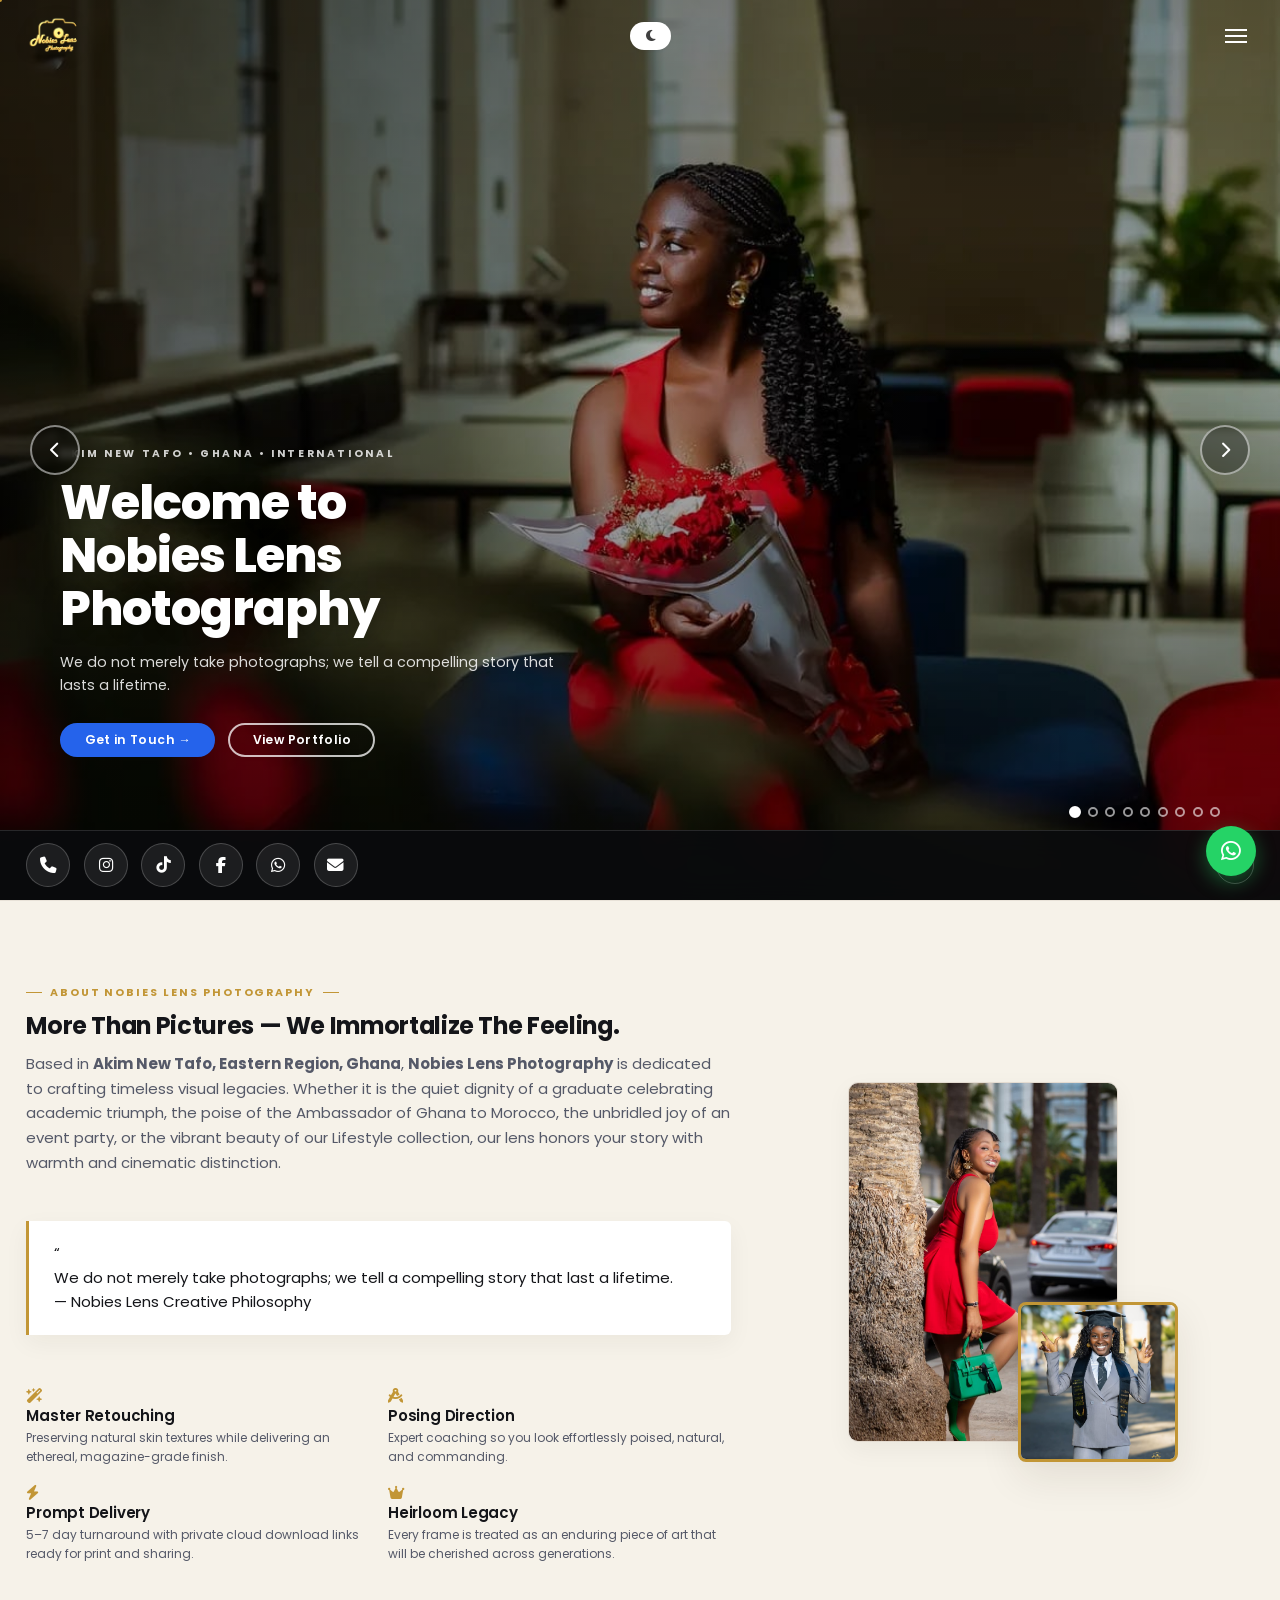
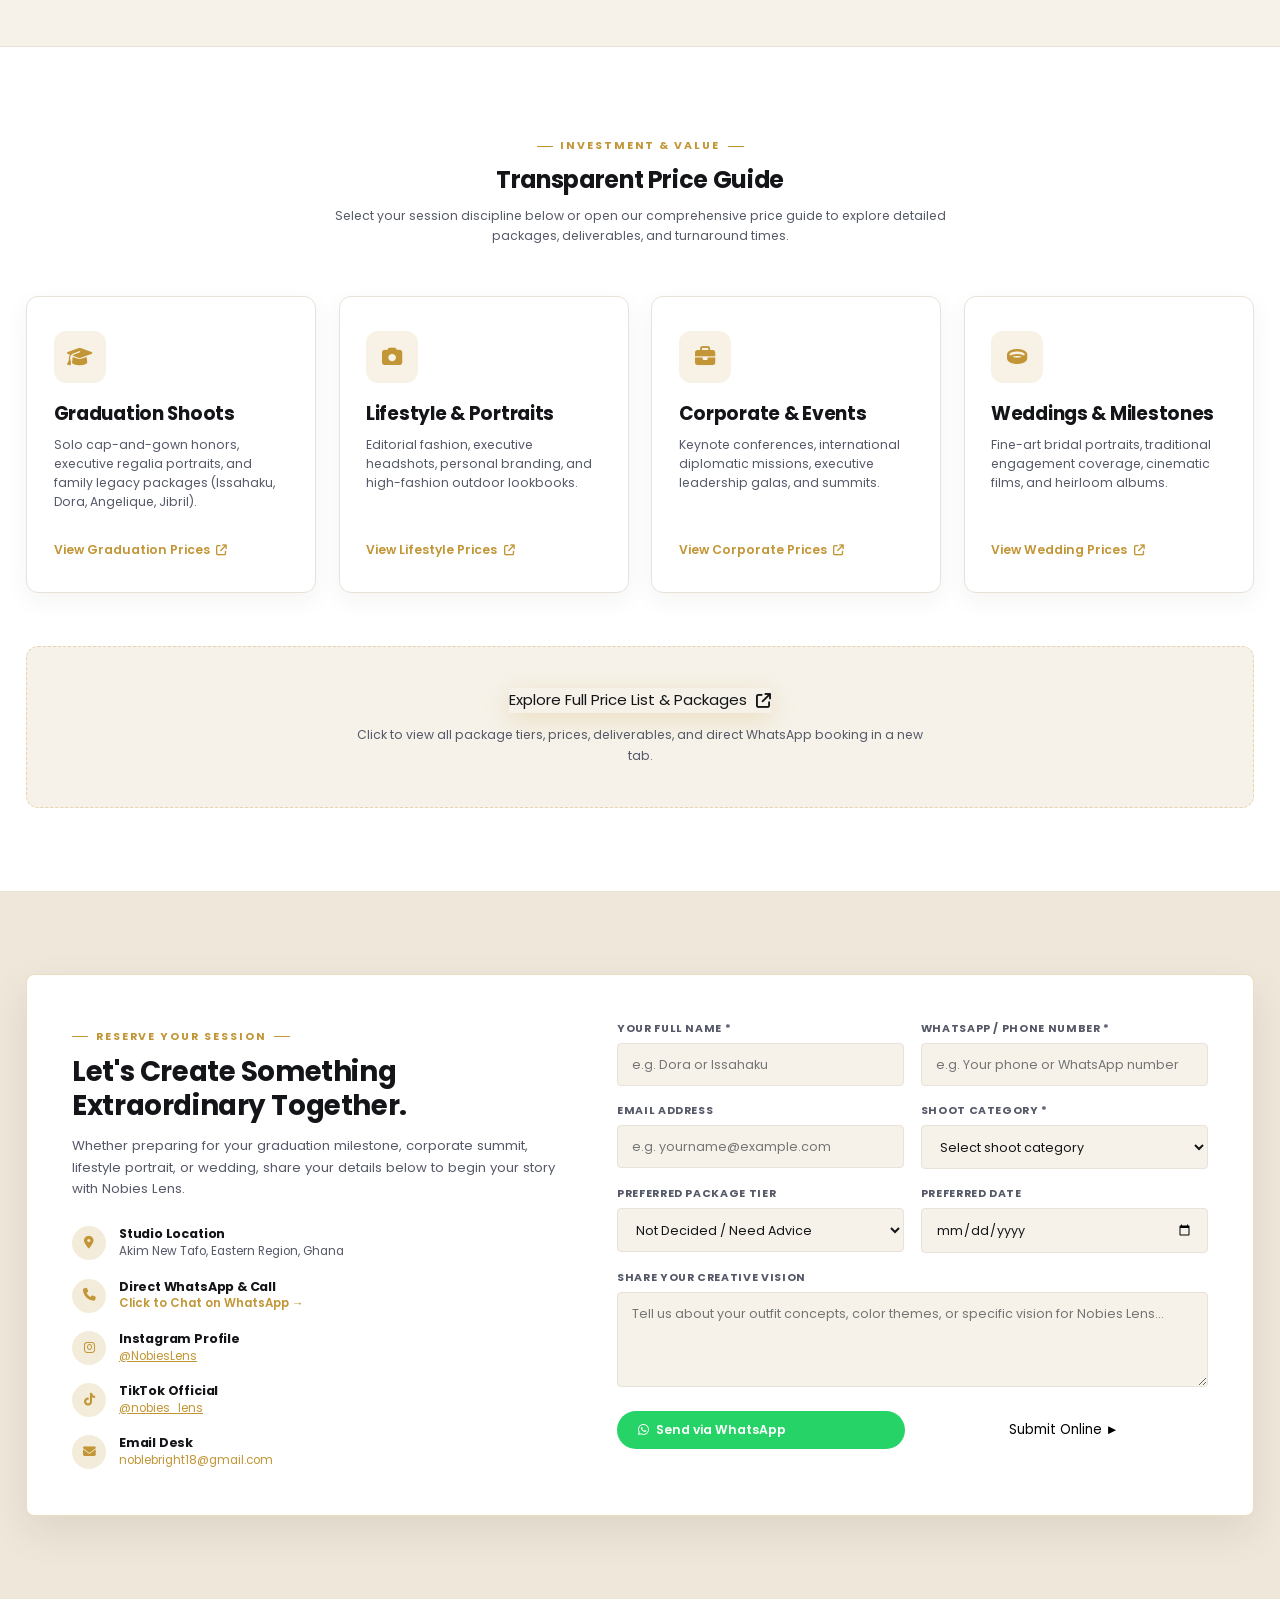
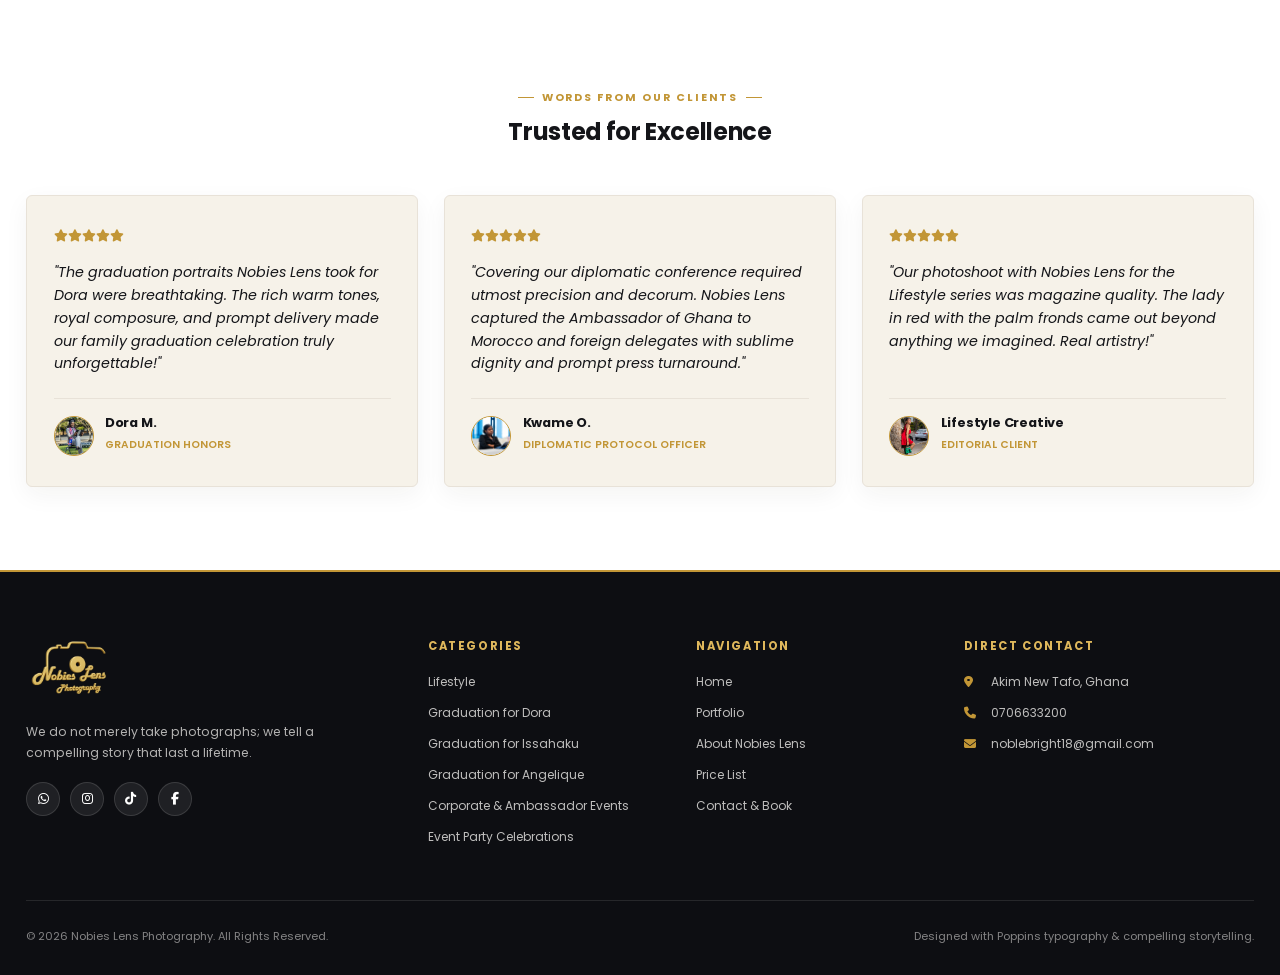
==== index.html @ 58f68f66 "Hide booking details list on mobile, correct location to Akim New Tafo, update Facebook link, and op" ====
<!DOCTYPE html>
<html lang="en" data-theme="light">
<head>
    <meta charset="UTF-8">
    <meta name="viewport" content="width=device-width, initial-scale=1.0">
        <title>Nobies Lens Photography | Best Photographer in Eastern Region Ghana &amp; Akim New Tafo</title>
    <meta name="description" content="Nobies Lens Photography is the top-rated professional photography studio in Akim New Tafo, Eastern Region, Ghana. Specializing in graduation photoshoots, weddings, lifestyle portraits, corporate events, and parties across the Eastern Region and all of Ghana.">
    <meta name="keywords" content="photographer in Eastern Region Ghana, best photographer in Eastern Region, Akim New Tafo photographer, Koforidua photographer, Ghana wedding photographer, graduation photoshoot Eastern Region, editorial photographer Ghana, Nobies Lens Photography, event photographer Eastern Region Ghana">
    <meta name="author" content="Nobies Lens Photography">
    <meta name="geo.region" content="GH-EP">
    <meta name="geo.placename" content="Akim New Tafo, Eastern Region, Ghana">
    <meta name="geo.position" content="6.2238;-0.3847">
    <meta name="ICBM" content="6.2238, -0.3847">

    <!-- Open Graph / Facebook SEO -->
    <meta property="og:type" content="website">
    <meta property="og:title" content="Nobies Lens Photography | Premier Photographer in Eastern Region, Ghana">
    <meta property="og:description" content="Based in Akim New Tafo, Eastern Region Ghana. Editorial wedding, graduation, lifestyle & corporate photography studio telling compelling stories that last a lifetime.">
    <meta property="og:url" content="https://nobieslens.vercel.app/">
    <meta property="og:image" content="https://nobieslens.vercel.app/assets/images/nobies-lens-logo.png">

    <!-- Schema.org LocalBusiness & Photographer Structured Data -->
    <script type="application/ld+json">
    {
      "@context": "https://schema.org",
      "@type": "Photographer",
      "name": "Nobies Lens Photography",
      "image": "https://nobieslens.vercel.app/assets/images/nobies-lens-logo.png",
      "telephone": "+233706633200",
      "email": "noblebright18@gmail.com",
      "url": "https://nobieslens.vercel.app/",
      "address": {
        "@type": "PostalAddress",
        "addressLocality": "Akim New Tafo",
        "addressRegion": "Eastern Region",
        "addressCountry": "GH"
      },
      "geo": {
        "@type": "GeoCoordinates",
        "latitude": 6.2238,
        "longitude": -0.3847
      },
      "areaServed": [
        "Akim New Tafo",
        "Eastern Region",
        "Koforidua",
        "Ghana"
      ],
      "priceRange": "$",
      "sameAs": [
        "https://www.facebook.com/share/1a6Kfqfyds/",
        "https://www.instagram.com/invites/contact/?i=j5xaaqxcib7k&utm_content=c10c3m5&utm_source=ig&utm_medium=social",
        "https://www.tiktok.com/@nobies_lens"
      ],
      "description": "Nobies Lens Photography is the premier editorial, graduation, wedding, lifestyle, and corporate event photography studio located in Akim New Tafo, Eastern Region, Ghana."
    }
    </script>
    
    <!-- Google Fonts: Poppins (Clean, Modern & Editorial) -->
    <link rel="preconnect" href="https://fonts.googleapis.com">
    <link rel="preconnect" href="https://fonts.gstatic.com" crossorigin>
    <link href="https://fonts.googleapis.com/css2?family=Poppins:ital,wght@0,300;0,400;0,500;0,600;0,700;0,800;0,900;1,300;1,400;1,600&display=swap" rel="stylesheet">
    
    <!-- Font Awesome Icons -->
    <link rel="stylesheet" href="https://cdnjs.cloudflare.com/ajax/libs/font-awesome/6.5.1/css/all.min.css">
    
    <!-- Stylesheet -->
    <link rel="stylesheet" href="css/style.css">
</head>
<body>

    <!-- CUSTOM ROUND CIRCLE MOUSE CURSOR -->
    <div class="custom-cursor-dot"></div>
    <div class="custom-cursor-circle"></div>

    <!-- MAIN NAVIGATION HEADER (Minimal: Logo + Hamburger Only) -->
    <header class="main-header slider-header">
        <div class="container nav-container">
            <!-- Brand 3D Golden Logo -->
            <a href="#home" class="brand-logo" aria-label="Nobies Lens Photography">
                <img src="assets/images/nobies-lens-logo.png" alt="Nobies Lens Photography Official Logo" class="brand-logo-img">
            </a>

            <!-- Navigation Actions: Theme Toggle (hidden on mobile via CSS) -->
            <div class="nav-actions">
                <!-- Single Theme Toggle Indicator -->
                <button class="theme-toggle-single" id="themeToggleBtn" aria-label="Toggle Theme" title="Toggle Theme (Cream &amp; White / All-Black)">
                    <span class="theme-toggle-icon"><i class="fa-solid fa-moon"></i></span>
                </button>
            </div>

            <!-- Hamburger Button -->
            <button class="hamburger-btn" aria-label="Toggle navigation menu">
                <span></span>
                <span></span>
                <span></span>
            </button>
        </div>
    </header>

    <!-- Mobile Navigation Drawer -->
    <div class="mobile-overlay"></div>
    <div class="mobile-nav">
        <div class="mobile-nav-links">
            <a href="#home" class="mobile-nav-link active">Home</a>
            <a href="portfolio.html" target="_blank" class="mobile-nav-link">Portfolio Gallery</a>
            <a href="#about" class="mobile-nav-link">About Nobies Lens</a>
            <a href="pricing.html" target="_blank" class="mobile-nav-link">Pricing Packages</a>
            <a href="#contact" class="mobile-nav-link">Contact</a>
        </div>
        <div class="mobile-nav-bottom">
            <!-- Mobile Single Theme Toggle Indicator -->
            <button class="theme-toggle-single mobile-theme-toggle" id="themeToggleBtnMobile" aria-label="Toggle Theme">
                <span class="theme-toggle-icon"><i class="fa-solid fa-moon"></i></span>
                <span class="theme-toggle-label">Theme Mode</span>
            </button>

            <a href="https://wa.me/212706633200?text=Hello%20Nobies%20Lens%20Photography%2C%20I%20would%20like%20to%20book%20a%20photoshoot" target="_blank" class="btn btn-whatsapp btn-sm">
                <i class="fa-brands fa-whatsapp"></i> Chat on WhatsApp
            </a>
            <div class="nav-socials" style="justify-content: center; gap: 1.5rem; margin-top: 0.5rem;">
                <a href="https://wa.me/212706633200" target="_blank" class="nav-social-icon whatsapp"><i class="fa-brands fa-whatsapp"></i></a>
                <a href="https://www.instagram.com/invites/contact/?i=j5xaaqxcib7k&utm_content=c10c3m5&utm_source=ig&utm_medium=social" target="_blank" class="nav-social-icon instagram link-instagram-direct"><i class="fa-brands fa-instagram"></i></a>
                <a href="https://www.facebook.com/share/1a6Kfqfyds/" target="_blank" class="nav-social-icon facebook"><i class="fa-brands fa-facebook-f"></i></a>
            </div>
        </div>
    </div>

    <!-- ============================================================
         HERO FULLSCREEN SLIDER / CAROUSEL
         Each slide: full-screen background image + overlaid text
         Auto-advances + left/right arrows
         ============================================================ -->
    <section id="home" class="hero-slider-section">
        <div class="hero-slider-track">
            <!-- Slide 1: Welcome -->
            <div class="hero-slide active" data-slide="0">
                <img src="assets/images/landing/slide-9.jpeg" alt="Nobies Lens Photography" class="hero-slide-bg" loading="eager">
                <div class="hero-slide-overlay"></div>
                <div class="hero-slide-content">
                    <div class="slide-eyebrow">Akim New Tafo &bull; GHANA &bull; INTERNATIONAL</div>
                    <h1 class="slide-title">Welcome to<br>Nobies Lens Photography</h1>
                    <p class="slide-description">We do not merely take photographs; we tell a compelling story that lasts a lifetime.</p>
                    <div class="slide-actions">
                        <a href="#contact" class="btn-pill btn-pill-primary">Get in Touch &rarr;</a>
                        <a href="portfolio.html" target="_blank" class="btn-pill btn-pill-outline">View Portfolio</a>
                    </div>
                </div>
            </div>

            <!-- Slide 2: Lifestyle -->
            <div class="hero-slide" data-slide="1">
                <img src="assets/images/landing/slide-2.jpeg" alt="Lifestyle Photography" class="hero-slide-bg" loading="lazy">
                <div class="hero-slide-overlay"></div>
                <div class="hero-slide-content">
                    <div class="slide-eyebrow">EDITORIAL &bull; LIFESTYLE &bull; FASHION</div>
                    <h1 class="slide-title">Lifestyle &amp;<br>Portrait Sessions</h1>
                    <p class="slide-description">From editorial fashion to personal branding, we create stunning lifestyle portraits that capture your unique essence and style.</p>
                    <div class="slide-actions">
                        <a href="pricing.html#lifestyle" target="_blank" class="btn-pill btn-pill-primary">View Packages &rarr;</a>
                    </div>
                </div>
            </div>

            <!-- Slide 3: Events & Parties -->
            <div class="hero-slide" data-slide="2">
                <img src="assets/images/landing/slide-1.jpeg" alt="Event Photography" class="hero-slide-bg" loading="lazy">
                <div class="hero-slide-overlay"></div>
                <div class="hero-slide-content">
                    <div class="slide-eyebrow">CELEBRATIONS &bull; GALAS &bull; PARTIES</div>
                    <h1 class="slide-title">Corporate Events<br>&amp; Celebrations</h1>
                    <p class="slide-description">Every milestone deserves to be documented with precision and artistry. From intimate gatherings to grand galas, we capture the energy and emotion.</p>
                    <div class="slide-actions">
                        <a href="pricing.html#corporate" target="_blank" class="btn-pill btn-pill-primary">Learn More &rarr;</a>
                    </div>
                </div>
            </div>

            <!-- Slide 4: Studio Portraits -->
            <div class="hero-slide" data-slide="3">
                <img src="assets/images/landing/slide-4.jpeg" alt="Studio Portrait Photography" class="hero-slide-bg" loading="lazy">
                <div class="hero-slide-overlay"></div>
                <div class="hero-slide-content">
                    <div class="slide-eyebrow">STUDIO &bull; CREATIVE &bull; ARCHIVAL</div>
                    <h1 class="slide-title">Studio Portraits<br>That Tell Stories</h1>
                    <p class="slide-description">Crafted in our professional studio with expert lighting and creative direction. Every frame is a masterpiece designed for lasting impact.</p>
                    <div class="slide-actions">
                        <a href="#contact" class="btn-pill btn-pill-primary">Book a Session &rarr;</a>
                    </div>
                </div>
            </div>

            <!-- Slide 5: Outdoor Lifestyle -->
            <div class="hero-slide" data-slide="4">
                <img src="assets/images/landing/slide-3.jpeg" alt="Outdoor Lifestyle" class="hero-slide-bg" loading="lazy">
                <div class="hero-slide-overlay"></div>
                <div class="hero-slide-content">
                    <div class="slide-eyebrow">OUTDOOR &bull; NATURAL LIGHT &bull; LIFESTYLE</div>
                    <h1 class="slide-title">Outdoor Fashion<br>&amp; Lifestyle</h1>
                    <p class="slide-description">Natural light, stunning locations, and effortless poise. Our outdoor sessions blend fashion photography with authentic storytelling.</p>
                    <div class="slide-actions">
                        <a href="portfolio.html?cat=lifestyle" target="_blank" class="btn-pill btn-pill-primary">See Gallery &rarr;</a>
                    </div>
                </div>
            </div>

            <!-- Slide 6: Academic / Corporate -->
            <div class="hero-slide" data-slide="5">
                <img src="assets/images/landing/slide-5.jpeg" alt="Corporate Photography" class="hero-slide-bg" loading="lazy">
                <div class="hero-slide-overlay"></div>
                <div class="hero-slide-content">
                    <div class="slide-eyebrow">CONFERENCES &bull; SEMINARS &bull; CORPORATE</div>
                    <h1 class="slide-title">Conference &amp;<br>Corporate Coverage</h1>
                    <p class="slide-description">Professional documentation of conferences, seminars, and corporate events. Discreet, dignified, and publication-ready imagery.</p>
                    <div class="slide-actions">
                        <a href="pricing.html#corporate" target="_blank" class="btn-pill btn-pill-primary">Corporate Packages &rarr;</a>
                    </div>
                </div>
            </div>

            <!-- Slide 7: Winter / International -->
            <div class="hero-slide" data-slide="6">
                <img src="assets/images/landing/slide-6.jpeg" alt="International Photography" class="hero-slide-bg" loading="lazy">
                <div class="hero-slide-overlay"></div>
                <div class="hero-slide-content">
                    <div class="slide-eyebrow">INTERNATIONAL &bull; TRAVEL &bull; EDITORIAL</div>
                    <h1 class="slide-title">International<br>Editorial Sessions</h1>
                    <p class="slide-description">From Akim New Tafo to the world. Nobies Lens captures compelling stories across continents with the same editorial excellence and creative vision.</p>
                    <div class="slide-actions">
                        <a href="#contact" class="btn-pill btn-pill-primary">Inquire Now &rarr;</a>
                    </div>
                </div>
            </div>

            <!-- Slide 8: Seminar Coverage -->
            <div class="hero-slide" data-slide="7">
                <img src="assets/images/landing/slide-8.jpeg" alt="Seminar Coverage" class="hero-slide-bg" loading="lazy">
                <div class="hero-slide-overlay"></div>
                <div class="hero-slide-content">
                    <div class="slide-eyebrow">ACADEMIC &bull; SEMINARS &bull; DOCUMENTATION</div>
                    <h1 class="slide-title">Academic &amp;<br>Seminar Coverage</h1>
                    <p class="slide-description">Capturing the energy of learning environments, academic achievements, and intellectual pursuits with clarity and professionalism.</p>
                    <div class="slide-actions">
                        <a href="#contact" class="btn-pill btn-pill-primary">Get a Quote &rarr;</a>
                    </div>
                </div>
            </div>

            <!-- Slide 9: Contact / CTA -->
            <div class="hero-slide" data-slide="8">
                <img src="assets/images/landing/slide-7.jpeg" alt="Contact Nobies Lens" class="hero-slide-bg" loading="lazy">
                <div class="hero-slide-overlay"></div>
                <div class="hero-slide-content">
                    <div class="slide-eyebrow">LET'S CREATE TOGETHER</div>
                    <h1 class="slide-title">Ready to Tell<br>Your Story?</h1>
                    <p class="slide-description">Whether it's a graduation, lifestyle session, corporate event, or wedding, reach out today and let us immortalize your most prestigious moments.</p>
                    <div class="slide-actions">
                        <a href="https://wa.me/212706633200?text=Hello%20Nobies%20Lens%20Photography%2C%20I%20would%20like%20to%20inquire%20about%20a%20photoshoot" target="_blank" class="btn-pill btn-pill-primary"><i class="fa-brands fa-whatsapp"></i> Chat on WhatsApp</a>
                        <a href="#contact" class="btn-pill btn-pill-outline">Contact Form</a>
                    </div>
                </div>
            </div>
        </div>

        <!-- Slider Navigation Arrows -->
        <button class="hero-slider-arrow hero-slider-prev" aria-label="Previous slide">
            <i class="fa-solid fa-chevron-left"></i>
        </button>
        <button class="hero-slider-arrow hero-slider-next" aria-label="Next slide">
            <i class="fa-solid fa-chevron-right"></i>
        </button>

        <!-- Slide Indicator Dots -->
        <div class="hero-slider-dots">
            <button class="slider-dot active" data-slide="0" aria-label="Go to slide 1"></button>
            <button class="slider-dot" data-slide="1" aria-label="Go to slide 2"></button>
            <button class="slider-dot" data-slide="2" aria-label="Go to slide 3"></button>
            <button class="slider-dot" data-slide="3" aria-label="Go to slide 4"></button>
            <button class="slider-dot" data-slide="4" aria-label="Go to slide 5"></button>
            <button class="slider-dot" data-slide="5" aria-label="Go to slide 6"></button>
            <button class="slider-dot" data-slide="6" aria-label="Go to slide 7"></button>
            <button class="slider-dot" data-slide="7" aria-label="Go to slide 8"></button>
            <button class="slider-dot" data-slide="8" aria-label="Go to slide 9"></button>
        </div>
        <!-- Landing Page Bottom Social Media Bar (Matching Template) -->
        <div class="landing-social-bar">
            <div class="landing-social-inner">
                <div class="landing-social-icons">
                    <a href="tel:0706633200" class="landing-social-btn" aria-label="Call Studio Line" title="Call: 0706633200">
                        <i class="fa-solid fa-phone"></i>
                    </a>
                    <a href="https://www.instagram.com/invites/contact/?i=j5xaaqxcib7k&utm_content=c10c3m5&utm_source=ig&utm_medium=social" target="_blank" class="landing-social-btn link-instagram-direct" aria-label="Instagram Profile" title="Instagram">
                        <i class="fa-brands fa-instagram"></i>
                    </a>
                    <a href="https://www.tiktok.com/@nobies_lens" target="_blank" class="landing-social-btn" aria-label="TikTok" title="TikTok (@nobies_lens)">
                        <i class="fa-brands fa-tiktok"></i>
                    </a>
                    <a href="https://www.facebook.com/share/1a6Kfqfyds/" target="_blank" class="landing-social-btn" aria-label="Facebook Page" title="Facebook">
                        <i class="fa-brands fa-facebook-f"></i>
                    </a>
                    <a href="https://wa.me/212706633200?text=Hello%20Nobies%20Lens%20Photography%2C%20I%20would%20like%20to%20inquire%20about%20a%20photoshoot" target="_blank" class="landing-social-btn" aria-label="WhatsApp" title="WhatsApp Chat">
                        <i class="fa-brands fa-whatsapp"></i>
                    </a>
                    <a href="mailto:noblebright18@gmail.com" class="landing-social-btn" aria-label="Email Studio" title="Email: noblebright18@gmail.com">
                        <i class="fa-solid fa-envelope"></i>
                    </a>
                </div>
                <a href="#about" class="landing-scroll-hint" aria-label="Scroll Down to About">
                    <i class="fa-solid fa-arrow-down"></i>
                </a>
            </div>
        </div>
    </section>

    <!-- ABOUT SECTION -->
    <section id="about" class="about-section">
        <div class="container about-grid">
            <div class="about-content">
                <div class="section-tag">About Nobies Lens Photography</div>
                <h2 class="section-title">More Than Pictures &mdash; We Immortalize The Feeling.</h2>
                <p class="text-muted" style="margin-bottom: 1.25rem;">
                    Based in <strong>Akim New Tafo, Eastern Region, Ghana</strong>, <strong>Nobies Lens Photography</strong> is dedicated to crafting timeless visual legacies. Whether it is the quiet dignity of a graduate celebrating academic triumph, the poise of the Ambassador of Ghana to Morocco, the unbridled joy of an event party, or the vibrant beauty of our Lifestyle collection, our lens honors your story with warmth and cinematic distinction.
                </p>
                <div class="about-quote-box">
                    <div class="quote-mark">&#8220;</div>
                    <blockquote class="about-quote-text">
                        We do not merely take photographs;  we tell a compelling story that last a lifetime.
                    </blockquote>
                    <div class="quote-author">&mdash; Nobies Lens Creative Philosophy</div>
                </div>

                <div class="about-pillars">
                    <div class="pillar-item">
                        <i class="fa-solid fa-wand-magic-sparkles text-gold"></i>
                        <h4>Master Retouching</h4>
                        <p>Preserving natural skin textures while delivering an ethereal, magazine-grade finish.</p>
                    </div>
                    <div class="pillar-item">
                        <i class="fa-solid fa-compass-drafting text-gold"></i>
                        <h4>Posing Direction</h4>
                        <p>Expert coaching so you look effortlessly poised, natural, and commanding.</p>
                    </div>
                    <div class="pillar-item">
                        <i class="fa-solid fa-bolt text-gold"></i>
                        <h4>Prompt Delivery</h4>
                        <p>5–7 day turnaround with private cloud download links ready for print and sharing.</p>
                    </div>
                    <div class="pillar-item">
                        <i class="fa-solid fa-crown text-gold"></i>
                        <h4>Heirloom Legacy</h4>
                        <p>Every frame is treated as an enduring piece of art that will be cherished across generations.</p>
                    </div>
                </div>
            </div>

            <div class="about-visual">
                <div class="about-image-stack">
                    <div class="about-img-main">
                        <img src="assets/images/lifestyle for samuel 2.jpeg" alt="Nobies Lens Signature Portrait">
                    </div>
                    <div class="about-img-accent">
                        <img src="assets/images/graduation for Dora 3.jpeg" alt="Graduation Distinction">
                    </div>
                </div>
            </div>
        </div>
    </section>

    <!-- PRICE GUIDE OVERVIEW SECTION -->
    <section id="pricing" class="pricing-section">
        <div class="container">
            <div class="section-header">
                <div class="section-tag">Investment &amp; Value</div>
                <h2 class="section-title">Transparent Price Guide</h2>
                <p class="section-subtitle">
                    Select your session discipline below or open our comprehensive price guide to explore detailed packages, deliverables, and turnaround times.
                </p>
            </div>

            <!-- Service Discipline Cards Leading to Pricing for Different Services -->
            <div class="pricing-disciplines-grid">
                <!-- 1. Graduation -->
                <div class="pricing-discipline-card">
                    <div class="discipline-icon-wrap"><i class="fa-solid fa-graduation-cap"></i></div>
                    <h3 class="discipline-title">Graduation Shoots</h3>
                    <p class="discipline-desc">Solo cap-and-gown honors, executive regalia portraits, and family legacy packages (Issahaku, Dora, Angelique, Jibril).</p>
                    <div class="discipline-action">
                        <a href="pricing.html#graduation" target="_blank" class="btn-discipline-link">
                            <span>View Graduation Prices</span>
                            <i class="fa-solid fa-arrow-up-right-from-square"></i>
                        </a>
                    </div>
                </div>

                <!-- 2. Lifestyle -->
                <div class="pricing-discipline-card">
                    <div class="discipline-icon-wrap"><i class="fa-solid fa-camera"></i></div>
                    <h3 class="discipline-title">Lifestyle &amp; Portraits</h3>
                    <p class="discipline-desc">Editorial fashion, executive headshots, personal branding, and high-fashion outdoor lookbooks.</p>
                    <div class="discipline-action">
                        <a href="pricing.html#lifestyle" target="_blank" class="btn-discipline-link">
                            <span>View Lifestyle Prices</span>
                            <i class="fa-solid fa-arrow-up-right-from-square"></i>
                        </a>
                    </div>
                </div>

                <!-- 3. Corporate -->
                <div class="pricing-discipline-card">
                    <div class="discipline-icon-wrap"><i class="fa-solid fa-briefcase"></i></div>
                    <h3 class="discipline-title">Corporate &amp; Events</h3>
                    <p class="discipline-desc">Keynote conferences, international diplomatic missions, executive leadership galas, and summits.</p>
                    <div class="discipline-action">
                        <a href="pricing.html#corporate" target="_blank" class="btn-discipline-link">
                            <span>View Corporate Prices</span>
                            <i class="fa-solid fa-arrow-up-right-from-square"></i>
                        </a>
                    </div>
                </div>

                <!-- 4. Weddings -->
                <div class="pricing-discipline-card">
                    <div class="discipline-icon-wrap"><i class="fa-solid fa-ring"></i></div>
                    <h3 class="discipline-title">Weddings &amp; Milestones</h3>
                    <p class="discipline-desc">Fine-art bridal portraits, traditional engagement coverage, cinematic films, and heirloom albums.</p>
                    <div class="discipline-action">
                        <a href="pricing.html#wedding" target="_blank" class="btn-discipline-link">
                            <span>View Wedding Prices</span>
                            <i class="fa-solid fa-arrow-up-right-from-square"></i>
                        </a>
                    </div>
                </div>
            </div>

            <!-- Master Link Leading to Complete Pricing Page -->
            <div class="pricing-view-more-box">
                <a href="pricing.html" target="_blank" class="btn btn-touch btn-lg btn-view-all-prices">
                    <span>Explore Full Price List &amp; Packages</span>
                    <i class="fa-solid fa-arrow-up-right-from-square"></i>
                </a>
                <p class="view-more-caption">Click to view all package tiers, prices, deliverables, and direct WhatsApp booking in a new tab.</p>
            </div>
        </div>
    </section>

    <!-- BOOKING INQUIRY & CONTACT -->
    <section id="contact" class="contact-section">
        <div class="container">
            <!-- INTERACTIVE BOOKING INQUIRY FORM -->
            <div id="booking" class="booking-container">
                <div class="booking-info">
                    <div class="section-tag">Reserve Your Session</div>
                    <h3>Let's Create Something Extraordinary Together.</h3>
                    <p>
                        Whether preparing for your graduation milestone, corporate summit, lifestyle portrait, or wedding, share your details below to begin your story with Nobies Lens.
                    </p>
                    <div class="booking-details-list">
                        <div class="booking-detail-item">
                            <div class="booking-detail-icon"><i class="fa-solid fa-location-dot"></i></div>
                            <div class="booking-detail-content">
                                <h5>Studio Location</h5>
                                <p>Akim New Tafo, Eastern Region, Ghana</p>
                            </div>
                        </div>
                        <div class="booking-detail-item">
                            <div class="booking-detail-icon"><i class="fa-solid fa-phone"></i></div>
                            <div class="booking-detail-content">
                                <h5>Direct WhatsApp &amp; Call</h5>
                                <p><a href="https://wa.me/212706633200" target="_blank" style="color:var(--color-gold); font-weight:600; text-decoration:none;">Click to Chat on WhatsApp &rarr;</a></p>
                            </div>
                        </div>
                        <div class="booking-detail-item">
                            <div class="booking-detail-icon"><i class="fa-brands fa-instagram"></i></div>
                            <div class="booking-detail-content">
                                <h5>Instagram Profile</h5>
                                <p><a href="https://www.instagram.com/invites/contact/?i=j5xaaqxcib7k&utm_content=c10c3m5&utm_source=ig&utm_medium=social" target="_blank" style="color:var(--color-gold); text-decoration:underline;">@NobiesLens</a></p>
                            </div>
                        </div>
                        <div class="booking-detail-item">
                            <div class="booking-detail-icon"><i class="fa-brands fa-tiktok"></i></div>
                            <div class="booking-detail-content">
                                <h5>TikTok Official</h5>
                                <p><a href="https://www.tiktok.com/@nobies_lens" target="_blank" style="color:var(--color-gold); text-decoration:underline;">@nobies_lens</a></p>
                            </div>
                        </div>
                        <div class="booking-detail-item">
                            <div class="booking-detail-icon"><i class="fa-solid fa-envelope"></i></div>
                            <div class="booking-detail-content">
                                <h5>Email Desk</h5>
                                <p><a href="mailto:noblebright18@gmail.com" style="color:var(--color-gold); text-decoration:none;">noblebright18@gmail.com</a></p>
                            </div>
                        </div>
                    </div>
                </div>

                <div class="booking-form-wrap">
                    <form id="bookingForm" class="booking-form">
                        <div class="form-row">
                            <div class="form-group">
                                <label for="clientName">Your Full Name *</label>
                                <input type="text" id="clientName" class="form-input" placeholder="e.g. Dora or Issahaku" required>
                            </div>
                            <div class="form-group">
                                <label for="clientPhone">WhatsApp / Phone Number *</label>
                                <input type="tel" id="clientPhone" class="form-input" placeholder="e.g. Your phone or WhatsApp number" required>
                            </div>
                        </div>

                        <div class="form-row">
                            <div class="form-group">
                                <label for="clientEmail">Email Address</label>
                                <input type="email" id="clientEmail" class="form-input" placeholder="e.g. yourname@example.com">
                            </div>
                            <div class="form-group">
                                <label for="shootCategory">Shoot Category *</label>
                                <select id="shootCategory" class="form-select" required>
                                    <option value="" disabled selected>Select shoot category</option>
                                    <option value="Graduation Photoshoot">Graduation (Issahaku, Dora, Angelique, Jibril)</option>
                                    <option value="Lifestyle Photoshoot">Lifestyle / Portraits</option>
                                    <option value="Corporate / Diplomatic Event">Corporate &amp; Diplomatic Events</option>
                                    <option value="Event Party / Celebration">Event Party &amp; Celebrations</option>
                                    <option value="Wedding Photoshoot">Wedding &amp; Nuptials</option>
                                </select>
                            </div>
                        </div>

                        <div class="form-row">
                            <div class="form-group">
                                <label for="shootPackage">Preferred Package Tier</label>
                                <select id="shootPackage" class="form-select">
                                    <option value="Not Decided / Need Advice">Not Decided / Need Advice</option>
                                    <optgroup label="Graduation Packages">
                                        <option value="Scholar Essence (GHS 1,000)">Scholar Essence (GHS 1,000)</option>
                                        <option value="Dean's Honors (GHS 1,800)">Dean's Honors (GHS 1,800)</option>
                                        <option value="Summa Cum Laude Master (GHS 3,200)">Summa Cum Laude Master (GHS 3,200)</option>
                                    </optgroup>
                                    <optgroup label="Lifestyle Packages">
                                        <option value="Executive Headshot (GHS 950)">Executive Headshot (GHS 950)</option>
                                        <option value="Editorial Lifestyle (GHS 1,750)">Editorial Lifestyle (GHS 1,750)</option>
                                        <option value="Brand Campaign Pro (GHS 3,500)">Brand Campaign Pro (GHS 3,500)</option>
                                    </optgroup>
                                    <optgroup label="Corporate Packages">
                                        <option value="Half-Day Summit (GHS 3,800)">Half-Day Summit (GHS 3,800)</option>
                                        <option value="Diplomatic Gala Pro (GHS 7,500)">Diplomatic Gala Pro (GHS 7,500)</option>
                                        <option value="Bespoke Multi-Day Summit">Bespoke Multi-Day Summit</option>
                                    </optgroup>
                                    <optgroup label="Wedding Packages">
                                        <option value="Intimate Romance (GHS 6,500)">Intimate Romance (GHS 6,500)</option>
                                        <option value="Timeless Royal (GHS 12,500)">Timeless Royal (GHS 12,500)</option>
                                        <option value="Grand Imperial (GHS 22,000)">Grand Imperial (GHS 22,000)</option>
                                    </optgroup>
                                </select>
                            </div>
                            <div class="form-group">
                                <label for="shootDate">Preferred Date</label>
                                <input type="date" id="shootDate" class="form-input">
                            </div>
                        </div>

                        <div class="form-group">
                            <label for="clientMessage">Share Your Creative Vision</label>
                            <textarea id="clientMessage" class="form-textarea" placeholder="Tell us about your outfit concepts, color themes, or specific vision for Nobies Lens..."></textarea>
                        </div>

                        <div id="formFeedback" class="form-feedback"></div>

                        <div class="form-actions">
                            <button type="button" id="btnSendWhatsApp" class="btn btn-whatsapp">
                                <i class="fa-brands fa-whatsapp"></i> Send via WhatsApp
                            </button>
                            <button type="submit" class="btn btn-touch">
                                Submit Online <span class="btn-arrow">&#9658;</span>
                            </button>
                        </div>
                    </form>
                </div>
            </div>
        </div>
    </section>

    <!-- CLIENT TESTIMONIALS -->
    <section class="testimonials-section">
        <div class="container">
            <div class="section-header">
                <div class="section-tag">Words From Our Clients</div>
                <h2 class="section-title">Trusted for Excellence</h2>
            </div>

            <div class="testimonials-grid">
                <div class="testimonial-card">
                    <div>
                        <div class="testimonial-stars"><i class="fa-solid fa-star"></i><i class="fa-solid fa-star"></i><i class="fa-solid fa-star"></i><i class="fa-solid fa-star"></i><i class="fa-solid fa-star"></i></div>
                        <p class="testimonial-text">
                            "The graduation portraits Nobies Lens took for Dora were breathtaking. The rich warm tones, royal composure, and prompt delivery made our family graduation celebration truly unforgettable!"
                        </p>
                    </div>
                    <div class="testimonial-author">
                        <img src="assets/images/graduation for Dora 1.jpeg" alt="Dora Review" class="testimonial-avatar">
                        <div class="author-info">
                            <h4>Dora M.</h4>
                            <span>Graduation Honors</span>
                        </div>
                    </div>
                </div>

                <div class="testimonial-card">
                    <div>
                        <div class="testimonial-stars"><i class="fa-solid fa-star"></i><i class="fa-solid fa-star"></i><i class="fa-solid fa-star"></i><i class="fa-solid fa-star"></i><i class="fa-solid fa-star"></i></div>
                        <p class="testimonial-text">
                            "Covering our diplomatic conference required utmost precision and decorum. Nobies Lens captured the Ambassador of Ghana to Morocco and foreign delegates with sublime dignity and prompt press turnaround."
                        </p>
                    </div>
                    <div class="testimonial-author">
                        <img src="assets/images/corporate event 6.jpeg" alt="Corporate Review" class="testimonial-avatar">
                        <div class="author-info">
                            <h4>Kwame O.</h4>
                            <span>Diplomatic Protocol Officer</span>
                        </div>
                    </div>
                </div>

                <div class="testimonial-card">
                    <div>
                        <div class="testimonial-stars"><i class="fa-solid fa-star"></i><i class="fa-solid fa-star"></i><i class="fa-solid fa-star"></i><i class="fa-solid fa-star"></i><i class="fa-solid fa-star"></i></div>
                        <p class="testimonial-text">
                            "Our photoshoot with Nobies Lens for the Lifestyle series was magazine quality. The lady in red with the palm fronds came out beyond anything we imagined. Real artistry!"
                        </p>
                    </div>
                    <div class="testimonial-author">
                        <img src="assets/images/lifestyle for samuel 2.jpeg" alt="Lifestyle Review" class="testimonial-avatar">
                        <div class="author-info">
                            <h4>Lifestyle Creative</h4>
                            <span>Editorial Client</span>
                        </div>
                    </div>
                </div>
            </div>
        </div>
    </section>

    <!-- FOOTER SECTION -->
    <footer class="main-footer">
        <div class="container footer-content">
            <div class="footer-top">
                <div class="footer-brand">
                    <a href="#home" class="brand-logo" aria-label="Nobies Lens Photography">
                        <img src="assets/images/nobies-lens-logo.png" alt="Nobies Lens Photography Official Logo" style="height: 60px; width: auto; object-fit: contain;">
                    </a>
                    <p>
                        We do not merely take photographs;  we tell a compelling story that last a lifetime.
                    </p>
                    <div class="footer-socials">
                        <a href="https://wa.me/212706633200" target="_blank" class="footer-social-btn" title="Chat on WhatsApp"><i class="fa-brands fa-whatsapp"></i></a>
                        <a href="https://www.instagram.com/invites/contact/?i=j5xaaqxcib7k&utm_content=c10c3m5&utm_source=ig&utm_medium=social" target="_blank" class="footer-social-btn link-instagram-direct" title="Instagram"><i class="fa-brands fa-instagram"></i></a>
                        <a href="https://www.tiktok.com/@nobies_lens" target="_blank" class="footer-social-btn" title="TikTok"><i class="fa-brands fa-tiktok"></i></a>
                        <a href="https://www.facebook.com/share/1a6Kfqfyds/" target="_blank" class="footer-social-btn" title="Facebook"><i class="fa-brands fa-facebook-f"></i></a>
                    </div>
                </div>

                <div class="footer-col">
                    <h4>Categories</h4>
                    <div class="footer-links">
                        <a href="portfolio.html?cat=lifestyle" class="footer-link">Lifestyle</a>
                        <a href="portfolio.html?cat=graduation" class="footer-link">Graduation for Dora</a>
                        <a href="portfolio.html?cat=graduation" class="footer-link">Graduation for Issahaku</a>
                        <a href="portfolio.html?cat=graduation" class="footer-link">Graduation for Angelique</a>
                        <a href="portfolio.html?cat=corporate" class="footer-link">Corporate &amp; Ambassador Events</a>
                        <a href="portfolio.html?cat=party" class="footer-link">Event Party Celebrations</a>
                    </div>
                </div>

                <div class="footer-col">
                    <h4>Navigation</h4>
                    <div class="footer-links">
                        <a href="#home" class="footer-link">Home</a>
                        <a href="portfolio.html" target="_blank" class="footer-link">Portfolio</a>
                        <a href="#about" class="footer-link">About Nobies Lens</a>
                        <a href="pricing.html" target="_blank" class="footer-link">Price List</a>
                        <a href="#contact" class="footer-link">Contact &amp; Book</a>
                    </div>
                </div>

                <div class="footer-col">
                    <h4>Direct Contact</h4>
                    <div class="footer-contact-item">
                        <i class="fa-solid fa-location-dot text-gold"></i>
                        <span>Akim New Tafo, Ghana</span>
                    </div>
                    <div class="footer-contact-item">
                        <i class="fa-solid fa-phone text-gold"></i>
                        <span><a href="tel:0706633200" style="color:inherit; text-decoration:none;">0706633200</a></span>
                    </div>
                    <div class="footer-contact-item">
                        <i class="fa-solid fa-envelope text-gold"></i>
                        <span><a href="mailto:noblebright18@gmail.com" style="color:inherit; text-decoration:none;">noblebright18@gmail.com</a></span>
                    </div>
                </div>
            </div>

            <div class="footer-bottom">
                <div>&copy; 2026 Nobies Lens Photography. All Rights Reserved.</div>
                <div>Designed with Poppins typography &amp; compelling storytelling.</div>
            </div>
        </div>
    </footer>

    <!-- FLOATING QUICK WHATSAPP BUTTON -->
    <div class="floating-whatsapp">
        <div class="floating-wa-tooltip">Chat with Nobies Lens on WhatsApp</div>
        <a href="https://wa.me/212706633200?text=Hello%20Nobies%20Lens%20Photography%2C%20I%20would%20like%20to%20inquire%20about%20booking%20a%20photoshoot" target="_blank" class="floating-wa-btn" aria-label="Direct WhatsApp Chat">
            <i class="fa-brands fa-whatsapp"></i>
        </a>
    </div>

    <!-- FULLSCREEN LIGHTBOX MODAL -->
    <div id="lightboxModal" class="lightbox-modal">
        <button class="lightbox-close-btn" aria-label="Close modal">&times;</button>
        <button class="lightbox-prev-btn" aria-label="Previous image"><i class="fa-solid fa-chevron-left"></i></button>
        <button class="lightbox-next-btn" aria-label="Next image"><i class="fa-solid fa-chevron-right"></i></button>

        <div class="lightbox-content-box">
            <div class="lightbox-image-wrap">
                <img id="lightboxImg" src="" alt="Fullscreen Photography Preview">
            </div>
            <div class="lightbox-caption-bar">
                <div class="lightbox-caption-text">
                    <h3 id="lightboxTitle">Artwork Title</h3>
                    <p id="lightboxCategory">Collection Category</p>
                </div>
                <div class="lightbox-caption-actions">
                    <a id="lightboxWaBtn" href="https://wa.me/212706633200" target="_blank" class="btn btn-whatsapp btn-sm">
                        <i class="fa-brands fa-whatsapp"></i> Book This Look on WhatsApp
                    </a>
                </div>
            </div>
        </div>
    </div>

    <!-- Scripts -->
    <script src="js/main.js"></script>
</body>
</html>
---- css/style.css ----
﻿/* ==========================================================================
   NOBIES LENS PHOTOGRAPHY - MAIN STYLESHEET
   Typography: Poppins (Clean, Compact, Editorial)
   Layout: Full-Width Cinematic Hero (Inspired by Jema Studios)
   Themes: Cream & White (#FFFFFF, #F6F2E9, #EFE7DA) + All-Black Midnight
   Custom Delicate Round Cursor (Proportional & Subtle)
   ========================================================================== */

@import url('https://fonts.googleapis.com/css2?family=Poppins:ital,wght@0,300;0,400;0,500;0,600;0,700;0,800;1,300;1,400;1,600&display=swap');

:root, [data-theme="light"] {
    /* Cream & White Theme Swatch */
    --color-bg-primary: #FFFFFF;
    --color-bg-secondary: #F6F2E9;  /* Porcelain Warm Cream */
    --color-bg-tertiary: #EFE7DA;   /* Almond Warm Cream */
    --color-bg-card: #FFFFFF;
    --color-bg-elevated: #FAF6EF;
    
    --color-text-main: #141519;
    --color-text-muted: #555968;
    --color-text-subtle: #7E8394;
    --color-text-dark: #0A0A0C;
    
    /* 3D Gold Accent matching Nobies Lens Logo */
    --color-gold: #C29636;
    --color-gold-light: #DFB85C;
    --color-gold-hover: #AA7E24;
    --color-gold-glow: rgba(194, 150, 54, 0.18);
    
    /* Pill Buttons (Jema Studios Style) */
    --color-pill-primary: #3CA9E2;      /* Jema Sky Blue Pill Accent */
    --color-pill-primary-text: #FFFFFF;
    --color-pill-gold: #E5BE5E;
    --color-pill-gold-text: #0E0F12;

    --color-whatsapp: #25D366;
    --color-whatsapp-hover: #1EBE5D;
    --color-instagram: #E1306C;
    --color-facebook: #1877F2;

    --border-subtle: #E8E2D8;
    --border-gold: rgba(194, 150, 54, 0.32);
    --border-card: #E4DBD0;

    --shadow-card: 0 8px 24px rgba(40, 30, 15, 0.05);
    --shadow-elevated: 0 16px 40px rgba(40, 30, 15, 0.09);
    --shadow-amber: 0 6px 20px rgba(194, 150, 54, 0.2);

    --header-bg: rgba(255, 255, 255, 0.95);
    --topbar-bg: #EFE7DA;
    --footer-bg: #0D0E12;
    --footer-text: #FAF8F5;

    --cursor-border: rgba(194, 150, 54, 0.7);
    --cursor-dot: #C29636;
    --cursor-hover-bg: rgba(229, 190, 94, 0.18);

    /* Typography */
    --font-main: 'Poppins', -apple-system, BlinkMacSystemFont, 'Segoe UI', Roboto, sans-serif;
    
    /* Reduced Scale Dimensions */
    --header-height: 72px;
    --container-max: 1280px;
    --transition-fast: 0.2s ease;
    --transition-smooth: 0.35s cubic-bezier(0.16, 1, 0.3, 1);
}

/* ==========================================================================
   ALL-BLACK MIDNIGHT THEME
   ========================================================================== */
[data-theme="dark"] {
    --color-bg-primary: #08090B;
    --color-bg-secondary: #0E1015;
    --color-bg-tertiary: #14161E;
    --color-bg-card: #12141B;
    --color-bg-elevated: #171922;
    
    --color-text-main: #FAF8F5;
    --color-text-muted: #A6AAB8;
    --color-text-subtle: #757988;
    --color-text-dark: #FAF8F5;
    
    --color-gold: #F7CD60;
    --color-gold-light: #FAD36E;
    --color-gold-hover: #E5BA42;
    --color-gold-glow: rgba(247, 205, 96, 0.22);
    
    --color-pill-primary: #3CA9E2;
    --color-pill-primary-text: #FFFFFF;
    --color-pill-gold: #F7CD60;
    --color-pill-gold-text: #0A0A0C;

    --border-subtle: rgba(255, 255, 255, 0.08);
    --border-gold: rgba(247, 205, 96, 0.25);
    --border-card: rgba(255, 255, 255, 0.08);

    --shadow-card: 0 12px 32px rgba(0, 0, 0, 0.6);
    --shadow-elevated: 0 20px 50px rgba(0, 0, 0, 0.75);
    --shadow-amber: 0 6px 22px rgba(247, 205, 96, 0.25);

    --header-bg: rgba(8, 9, 11, 0.94);
    --topbar-bg: #0C0D11;
    --footer-bg: #050608;
    --footer-text: #FAF8F5;

    --cursor-border: rgba(247, 205, 96, 0.75);
    --cursor-dot: #F7CD60;
    --cursor-hover-bg: rgba(247, 205, 96, 0.2);
}

/* ==========================================================================
   RESET & TYPOGRAPHY (POPPINS WITH REDUCED FONT SIZES)
   ========================================================================== */
*, *::before, *::after {
    box-sizing: border-box;
    margin: 0;
    padding: 0;
}

html {
    scroll-behavior: smooth;
    font-size: 15px; /* Scaled down base font */
}

body {
    background-color: var(--color-bg-primary);
    color: var(--color-text-main);
    font-family: var(--font-main);
    font-weight: 400;
    line-height: 1.65;
    -webkit-font-smoothing: antialiased;
    -moz-osx-font-smoothing: grayscale;
    overflow-x: hidden;
    position: relative;
    transition: background-color 0.35s ease, color 0.35s ease;
}

h1, h2, h3, h4, h5, h6 {
    font-family: var(--font-main);
    color: var(--color-text-main);
    line-height: 1.25;
    letter-spacing: -0.015em;
}

h1 { font-weight: 700; }
h2 { font-weight: 700; }
h3 { font-weight: 600; }
h4 { font-weight: 600; }
h5, h6 { font-weight: 600; }

p, span, a, li, input, select, textarea, button {
    font-family: var(--font-main);
}

img {
    max-width: 100%;
    height: auto;
    display: block;
}

a {
    color: inherit;
    text-decoration: none;
    transition: color var(--transition-fast);
}

button {
    cursor: pointer;
    border: none;
    background: none;
}

ul {
    list-style: none;
}

.container {
    width: 100%;
    max-width: var(--container-max);
    margin-left: auto;
    margin-right: auto;
    padding-left: 1.75rem;
    padding-right: 1.75rem;
}

.container-narrow {
    max-width: 860px;
}

/* ==========================================================================
   DELICATE ROUND MOUSE CURSOR (REDUCED PROPORTIONAL SIZE)
   ========================================================================== */
.custom-cursor-dot,
.custom-cursor-circle {
    position: fixed;
    top: 0;
    left: 0;
    transform: translate(-50%, -50%);
    border-radius: 50%;
    pointer-events: none;
    z-index: 99999;
    will-change: transform;
}

.custom-cursor-dot {
    width: 4px;
    height: 4px;
    background-color: var(--cursor-dot);
    transition: opacity 0.2s ease;
}

.custom-cursor-circle {
    width: 30px;
    height: 30px;
    border: 1.2px solid var(--cursor-border);
    transition: width 0.22s cubic-bezier(0.16, 1, 0.3, 1),
                height 0.22s cubic-bezier(0.16, 1, 0.3, 1),
                border-color 0.25s ease,
                background-color 0.22s ease;
}

.custom-cursor-circle.hovered {
    width: 46px;
    height: 46px;
    border-color: var(--color-gold);
    background-color: var(--cursor-hover-bg);
}

@media (hover: none) and (pointer: coarse) {
    .custom-cursor-dot,
    .custom-cursor-circle {
        display: none !important;
    }
}

/* ==========================================================================
   TYPOGRAPHY UTILITIES & SECTION HEADERS (REDUCED SCALE)
   ========================================================================== */
.text-gold { color: var(--color-gold); }
.text-gold-light { color: var(--color-gold-light); }
.text-muted { color: var(--color-text-muted); }

.section-tag {
    display: inline-flex;
    align-items: center;
    gap: 0.5rem;
    font-size: 0.72rem;
    letter-spacing: 0.18em;
    text-transform: uppercase;
    font-weight: 700;
    color: var(--color-gold);
    margin-bottom: 0.65rem;
}

.section-tag::before,
.section-tag::after {
    content: '';
    display: inline-block;
    width: 16px;
    height: 1px;
    background: var(--color-gold);
}

.section-title {
    font-size: clamp(1.3rem, 1.85vw, 1.75rem);
    font-weight: 700;
    line-height: 1.25;
    letter-spacing: -0.015em;
    margin-bottom: 0.75rem;
}

.section-subtitle {
    font-size: 0.82rem;
    color: var(--color-text-muted);
    max-width: 640px;
    margin-left: auto;
    margin-right: auto;
    font-weight: 400;
    line-height: 1.7;
}

.section-header {
    text-align: center;
    margin-bottom: 3.25rem;
}

/* ==========================================================================
   PILL BUTTONS (Matching Jema Studios in Reference Image)
   ========================================================================== */
.btn-pill {
    display: inline-flex;
    align-items: center;
    justify-content: center;
    gap: 0.45rem;
    padding: 0.65rem 1.45rem;
    font-size: 0.82rem;
    font-weight: 600;
    letter-spacing: 0.02em;
    border-radius: 9999px;
    transition: all var(--transition-fast);
    text-decoration: none;
    line-height: 1;
}

.btn-pill-blue {
    background: #3CA9E2;
    color: #FFFFFF;
    box-shadow: 0 3px 12px rgba(60, 169, 226, 0.3);
}

.btn-pill-blue:hover {
    background: #2D99D4;
    transform: translateY(-1.5px);
    box-shadow: 0 6px 18px rgba(60, 169, 226, 0.4);
    color: #FFFFFF;
}

.btn-pill-gold {
    background: var(--color-gold);
    color: #0E0F12;
    font-weight: 700;
}

.btn-pill-gold:hover {
    background: var(--color-gold-light);
    transform: translateY(-1.5px);
}

.btn-pill-outline-light {
    background: rgba(255, 255, 255, 0.08);
    backdrop-filter: blur(8px);
    color: #FFFFFF;
    border: 1px solid rgba(255, 255, 255, 0.45);
}

.btn-pill-outline-light:hover {
    background: rgba(255, 255, 255, 0.2);
    border-color: #FFFFFF;
    color: #FFFFFF;
    transform: translateY(-1.5px);
}

.btn-pill-outline-dark {
    background: transparent;
    color: var(--color-text-main);
    border: 1px solid var(--border-gold);
}

.btn-pill-outline-dark:hover {
    background: var(--color-bg-secondary);
    color: var(--color-gold);
    transform: translateY(-1.5px);
}

.btn-whatsapp {
    background: var(--color-whatsapp);
    color: #ffffff;
    font-weight: 600;
    border-radius: 9999px;
    padding: 0.65rem 1.4rem;
    font-size: 0.82rem;
    display: inline-flex;
    align-items: center;
    gap: 0.45rem;
}

.btn-whatsapp:hover {
    background: var(--color-whatsapp-hover);
    transform: translateY(-1.5px);
    box-shadow: 0 4px 16px rgba(37, 211, 102, 0.3);
}

/* ==========================================================================
   TOP ANNOUNCEMENT BAR (REFINED & COMPACT)
   ========================================================================== */
.top-bar {
    background: var(--topbar-bg);
    border-bottom: 1px solid var(--border-subtle);
    padding: 0.42rem 1rem;
    font-size: 0.74rem;
    color: var(--color-text-muted);
}

.top-bar .container {
    display: flex;
    justify-content: space-between;
    align-items: center;
}

.top-bar-left span {
    color: var(--color-gold);
    font-weight: 700;
    margin-right: 0.35rem;
}

.top-bar-right {
    display: flex;
    align-items: center;
    gap: 1.25rem;
}

.top-bar-link {
    display: inline-flex;
    align-items: center;
    gap: 0.35rem;
    color: var(--color-text-muted);
    font-weight: 500;
}

.top-bar-link:hover { color: var(--color-gold); }

/* ==========================================================================
   NAVIGATION HEADER (CLEAN & MINIMALIST MATCHING JEMA STUDIOS)
   ========================================================================== */
.main-header {
    position: sticky;
    top: 0;
    z-index: 1000;
    background: var(--header-bg);
    backdrop-filter: blur(14px);
    -webkit-backdrop-filter: blur(14px);
    border-bottom: 1px solid var(--border-subtle);
    height: var(--header-height);
    transition: all var(--transition-fast);
}

.nav-container {
    display: flex;
    align-items: center;
    justify-content: space-between;
    height: 100%;
}

.brand-logo {
    display: inline-flex;
    align-items: center;
}

.brand-logo-img {
    height: 38px; /* Reduced from 52px */
    width: auto;
    object-fit: contain;
    transition: transform var(--transition-fast);
}

.brand-logo:hover .brand-logo-img {
    transform: scale(1.03);
}

.nav-menu {
    display: flex;
    align-items: center;
    gap: 1.85rem;
}

.nav-link {
    font-size: 0.82rem;
    letter-spacing: 0.04em;
    color: var(--color-text-main);
    font-weight: 500;
    position: relative;
    padding: 0.35rem 0;
    transition: color var(--transition-fast);
}

.nav-link:hover,
.nav-link.active {
    color: var(--color-gold);
}

.nav-actions {
    display: flex;
    align-items: center;
    gap: 1rem;
}

/* Jema Studios Header Theme Switcher + Date Pill */
.header-theme-toggle {
    width: 32px;
    height: 32px;
    border-radius: 50%;
    border: 1px solid var(--border-subtle);
    display: inline-flex;
    align-items: center;
    justify-content: center;
    color: var(--color-text-main);
    font-size: 0.85rem;
    background: var(--color-bg-card);
    transition: all var(--transition-fast);
}

.header-theme-toggle:hover {
    border-color: var(--color-gold);
    color: var(--color-gold);
}

.hamburger-btn {
    display: none;
    width: 36px;
    height: 36px;
    flex-direction: column;
    justify-content: center;
    align-items: center;
    gap: 4px;
    color: var(--color-text-main);
}

.hamburger-btn span {
    display: block;
    width: 22px;
    height: 2px;
    background: var(--color-text-main);
    transition: all var(--transition-fast);
}

/* Mobile Nav Drawer */
.mobile-nav {
    position: fixed;
    top: 0;
    right: -100%;
    width: 82%;
    max-width: 340px;
    height: 100vh;
    background: var(--color-bg-secondary);
    border-left: 1px solid var(--border-gold);
    z-index: 1000;
    padding: 5rem 1.75rem 2rem;
    display: flex;
    flex-direction: column;
    justify-content: space-between;
    transition: right var(--transition-smooth);
    box-shadow: -10px 0 40px rgba(0, 0, 0, 0.4);
}

.mobile-nav.open { right: 0; }

.mobile-nav-links {
    display: flex;
    flex-direction: column;
    gap: 1.25rem;
}

.mobile-nav-link {
    font-size: 1.1rem;
    font-weight: 600;
    color: var(--color-text-main);
}

.mobile-nav-link:hover,
.mobile-nav-link.active { color: var(--color-gold); }

.mobile-overlay {
    position: fixed;
    top: 0;
    left: 0;
    width: 100vw;
    height: 100vh;
    background: rgba(0, 0, 0, 0.6);
    backdrop-filter: blur(4px);
    z-index: 999;
    opacity: 0;
    visibility: hidden;
    transition: all var(--transition-fast);
}

.mobile-overlay.active { opacity: 1; visibility: visible; }

/* ==========================================================================
   FULL-WIDTH CINEMATIC HERO (EXACTLY AS IN ATTACHED JEMA STUDIOS SCREENSHOT)
   Full-Bleed Horizontal Frame with Text Overlaid Directly Inside
   ========================================================================== */
.hero-fullbleed-section {
    position: relative;
    padding: 1.25rem 1.75rem 2.5rem;
    background: var(--color-bg-primary);
}

.hero-cinematic-frame {
    position: relative;
    width: 100%;
    min-height: 82vh;
    border-radius: 8px;
    overflow: hidden;
    display: flex;
    align-items: flex-end;
    box-shadow: var(--shadow-elevated);
}

.hero-cinematic-bg {
    position: absolute;
    inset: 0;
    width: 100%;
    height: 100%;
    object-fit: cover;
    object-position: center 38%;
    transition: transform 1.2s cubic-bezier(0.16, 1, 0.3, 1);
}

.hero-cinematic-frame:hover .hero-cinematic-bg {
    transform: scale(1.025);
}

/* Gradient Overlay for Text Readability */
.hero-cinematic-overlay {
    position: absolute;
    inset: 0;
    background: linear-gradient(90deg, 
                rgba(10, 11, 14, 0.88) 0%, 
                rgba(10, 11, 14, 0.65) 45%, 
                rgba(10, 11, 14, 0.2) 100%),
                linear-gradient(0deg, 
                rgba(10, 11, 14, 0.9) 0%, 
                transparent 55%);
    pointer-events: none;
}

/* Overlaid Hero Content (Matching Jema Studios Screenshot) */
.hero-content-overlaid {
    position: relative;
    z-index: 2;
    padding: 3.5rem 3.5rem 4rem;
    max-width: 680px;
    color: #FFFFFF;
}

.hero-eyebrow {
    font-size: 0.66rem;
    font-weight: 700;
    letter-spacing: 0.22em;
    text-transform: uppercase;
    color: rgba(255, 255, 255, 0.85);
    margin-bottom: 1rem;
    display: flex;
    align-items: center;
    gap: 0.5rem;
}

.hero-main-title {
    font-size: clamp(1.55rem, 2.5vw, 2.2rem);
    font-weight: 700;
    line-height: 1.1;
    letter-spacing: -0.02em;
    margin-bottom: 1.15rem;
    color: #FFFFFF;
}

.hero-subdescription {
    font-size: 0.82rem;
    font-weight: 400;
    line-height: 1.65;
    color: rgba(255, 255, 255, 0.82);
    margin-bottom: 2rem;
    max-width: 540px;
}

.hero-pill-actions {
    display: flex;
    align-items: center;
    flex-wrap: wrap;
    gap: 0.85rem;
}

/* ==========================================================================
   SPOTLIGHT STORIES (WARM CREAM BACKGROUND #F6F2E9)
   #1 Spotlight: Lifestyle with Samuella (Lady in Red)
   #2 Spotlight: Corporate & Diplomacy (Ambassador of Ghana to Morocco)
   ========================================================================== */
.spotlight-section {
    padding: 5.5rem 0;
    position: relative;
    background: var(--color-bg-secondary);
    border-top: 1px solid var(--border-subtle);
    border-bottom: 1px solid var(--border-subtle);
    transition: background 0.35s ease;
}

.spotlight-card {
    display: grid;
    grid-template-columns: 1fr 1fr;
    gap: 3.5rem;
    align-items: center;
    background: var(--color-bg-card);
    border: 1px solid var(--border-subtle);
    border-radius: 8px;
    padding: 2.75rem;
    position: relative;
    box-shadow: var(--shadow-card);
}

.spotlight-images {
    display: grid;
    grid-template-columns: 1fr 1fr;
    gap: 1rem;
}

.spotlight-img-frame {
    border-radius: 6px;
    overflow: hidden;
    aspect-ratio: 4/5;
    border: 1px solid var(--border-subtle);
}

.spotlight-img-frame img {
    width: 100%;
    height: 100%;
    object-fit: cover;
    transition: transform 0.5s ease;
}

.spotlight-img-frame:hover img { transform: scale(1.04); }

.spotlight-content h3 {
    font-size: 1.85rem;
    font-weight: 700;
    line-height: 1.25;
    margin-bottom: 0.85rem;
}

.spotlight-content p {
    font-size: 0.88rem;
    color: var(--color-text-muted);
    line-height: 1.7;
    margin-bottom: 1.5rem;
}

.spotlight-features {
    display: flex;
    flex-direction: column;
    gap: 0.65rem;
    margin-bottom: 1.85rem;
}

.spotlight-feat-item {
    display: flex;
    align-items: center;
    gap: 0.65rem;
    font-size: 0.84rem;
    font-weight: 600;
    color: var(--color-text-main);
}

.spotlight-feat-item i { color: var(--color-gold); }

/* ==========================================================================
   PORTFOLIO & CLASSIFIED GALLERY (PURE WHITE BACKGROUND #FFFFFF)
   ========================================================================== */
.portfolio-section {
    padding: 5.5rem 0;
    background: var(--color-bg-primary);
    transition: background 0.35s ease;
}

.gallery-filter-tabs {
    display: flex;
    align-items: center;
    justify-content: center;
    flex-wrap: wrap;
    gap: 0.65rem;
    margin-bottom: 2.75rem;
}

.filter-btn {
    padding: 0.55rem 1.25rem;
    font-size: 0.76rem;
    font-weight: 600;
    letter-spacing: 0.04em;
    color: var(--color-text-muted);
    border: 1px solid var(--border-subtle);
    border-radius: 9999px;
    background: var(--color-bg-card);
    transition: all var(--transition-fast);
    display: inline-flex;
    align-items: center;
    gap: 0.4rem;
}

.filter-btn:hover {
    color: var(--color-text-main);
    border-color: var(--border-gold);
}

.filter-btn.active {
    color: #FFFFFF;
    background: #3CA9E2;
    border-color: #3CA9E2;
    box-shadow: 0 3px 12px rgba(60, 169, 226, 0.3);
}

.gallery-grid {
    display: grid;
    grid-template-columns: repeat(3, 1fr);
    gap: 1.5rem;
}

.gallery-item {
    position: relative;
    border-radius: 6px;
    overflow: hidden;
    background: var(--color-bg-secondary);
    aspect-ratio: 4/5;
    cursor: pointer;
    box-shadow: var(--shadow-card);
    transition: transform var(--transition-smooth), opacity 0.3s ease;
    border: 1px solid var(--border-subtle);
}

.gallery-item.landscape { aspect-ratio: 3/2; }
.gallery-item.hide { display: none; }

.gallery-item:hover {
    transform: translateY(-4px);
    border-color: var(--border-gold);
    box-shadow: var(--shadow-elevated);
}

.gallery-item img {
    width: 100%;
    height: 100%;
    object-fit: cover;
    object-position: center top;
    transition: transform 0.6s ease;
}

.gallery-item:hover img { transform: scale(1.04); }

.gallery-overlay {
    position: absolute;
    inset: 0;
    background: linear-gradient(180deg, rgba(14, 16, 21, 0) 0%, rgba(14, 16, 21, 0.45) 50%, rgba(14, 16, 21, 0.92) 100%);
    opacity: 0;
    display: flex;
    flex-direction: column;
    justify-content: flex-end;
    padding: 1.5rem;
    transition: opacity var(--transition-smooth);
}

.gallery-item:hover .gallery-overlay { opacity: 1; }

.gallery-category-pill {
    align-self: flex-start;
    padding: 0.28rem 0.75rem;
    font-size: 0.66rem;
    font-weight: 700;
    letter-spacing: 0.1em;
    text-transform: uppercase;
    background: var(--color-gold);
    color: #0E0F12;
    border-radius: 20px;
    margin-bottom: 0.45rem;
}

.gallery-title {
    font-size: 1.05rem;
    font-weight: 700;
    color: #ffffff;
    margin-bottom: 0.25rem;
}

.gallery-meta {
    font-size: 0.74rem;
    color: rgba(255, 255, 255, 0.8);
    display: flex;
    align-items: center;
    justify-content: space-between;
}

.gallery-zoom-icon {
    position: absolute;
    top: 1rem;
    right: 1rem;
    width: 32px;
    height: 32px;
    border-radius: 50%;
    background: rgba(14, 16, 21, 0.75);
    backdrop-filter: blur(4px);
    border: 1px solid var(--border-gold);
    color: var(--color-gold);
    display: flex;
    align-items: center;
    justify-content: center;
    font-size: 0.85rem;
    transform: translateY(-6px);
    opacity: 0;
    transition: all var(--transition-fast);
}

.gallery-item:hover .gallery-zoom-icon {
    transform: translateY(0);
    opacity: 1;
}

/* ==========================================================================
   ABOUT & EXACT QUOTE (WARM CREAM #F6F2E9)
   ========================================================================== */
.about-section {
    padding: 5.5rem 0;
    position: relative;
    background: var(--color-bg-secondary);
    border-top: 1px solid var(--border-subtle);
    border-bottom: 1px solid var(--border-subtle);
}

.about-grid {
    display: grid;
    grid-template-columns: 1.2fr 0.8fr;
    gap: 3.5rem;
    align-items: center;
}

.about-content {
    display: flex;
    flex-direction: column;
}

.about-visual {
    display: flex;
    align-items: center;
    justify-content: center;
    position: relative;
    padding: 1rem 1.5rem 2.5rem 0;
}

.about-image-stack {
    position: relative;
    width: 100%;
    max-width: 320px;
    margin: 0 auto;
}

.about-img-main {
    width: 100%;
    max-width: 270px;
    aspect-ratio: 3/4;
    border-radius: 10px;
    overflow: hidden;
    border: 1px solid var(--border-card);
    box-shadow: var(--shadow-card);
    position: relative;
    background: var(--color-bg-card);
}

.about-img-main img {
    width: 100%;
    height: 100%;
    object-fit: cover;
    display: block;
    transition: transform var(--transition-smooth);
}

.about-img-main:hover img {
    transform: scale(1.03);
}

.about-img-accent {
    position: absolute;
    bottom: -20px;
    right: -10px;
    width: 55%;
    max-width: 160px;
    aspect-ratio: 1/1;
    border-radius: 8px;
    overflow: hidden;
    border: 3px solid var(--color-gold);
    box-shadow: var(--shadow-elevated);
    z-index: 2;
    background: var(--color-bg-card);
}

.about-img-accent img {
    width: 100%;
    height: 100%;
    object-fit: cover;
    display: block;
    transition: transform var(--transition-smooth);
}

.about-img-accent:hover img {
    transform: scale(1.05);
}

.about-quote-box {
    margin: 1.75rem 0;
    padding: 1.35rem 1.65rem;
    border-left: 3px solid var(--color-gold);
    background: var(--color-bg-card);
    border-radius: 0 6px 6px 0;
    box-shadow: var(--shadow-card);
}

.about-quote {
    font-size: 1.08rem;
    font-style: italic;
    font-weight: 500;
    color: var(--color-text-main);
    line-height: 1.6;
}

.about-pillars {
    display: grid;
    grid-template-columns: 1fr 1fr;
    gap: 1.25rem;
    margin-top: 1.75rem;
}

.pillar-item {
    display: flex;
    flex-direction: column;
    gap: 0.25rem;
}

.pillar-item h5 {
    font-size: 0.88rem;
    font-weight: 700;
    display: flex;
    align-items: center;
    gap: 0.4rem;
}

.pillar-item h5 i { color: var(--color-gold); font-size: 0.8rem; }
.pillar-item p { font-size: 0.8rem; color: var(--color-text-muted); line-height: 1.55; }

/* ==========================================================================
   PRICING LIST SECTION (WHITE BACKGROUND #FFFFFF)
   ========================================================================== */
.pricing-section {
    padding: 5.5rem 0;
    background: var(--color-bg-primary);
}

.pricing-tabs-nav {
    display: flex;
    align-items: center;
    justify-content: center;
    gap: 0.65rem;
    flex-wrap: wrap;
    margin-bottom: 2.75rem;
}

.pricing-nav-btn {
    padding: 0.65rem 1.45rem;
    font-size: 0.78rem;
    font-weight: 600;
    border-radius: 9999px;
    color: var(--color-text-muted);
    background: var(--color-bg-card);
    border: 1px solid var(--border-subtle);
    transition: all var(--transition-fast);
    display: inline-flex;
    align-items: center;
    gap: 0.45rem;
}

.pricing-nav-btn:hover { color: var(--color-text-main); border-color: var(--border-gold); }

.pricing-nav-btn.active {
    color: #FFFFFF;
    background: #3CA9E2;
    border-color: #3CA9E2;
    box-shadow: 0 3px 12px rgba(60, 169, 226, 0.3);
}

.pricing-category-panel {
    display: none;
    animation: fadeIn 0.35s ease forwards;
}

.pricing-category-panel.active { display: block; }

@keyframes fadeIn {
    from { opacity: 0; transform: translateY(10px); }
    to { opacity: 1; transform: translateY(0); }
}

.pricing-cards-grid {
    display: grid;
    grid-template-columns: repeat(3, 1fr);
    gap: 1.75rem;
    align-items: stretch;
}

.pricing-card {
    background: var(--color-bg-card);
    border: 1px solid var(--border-subtle);
    border-radius: 8px;
    padding: 2.25rem 1.85rem;
    display: flex;
    flex-direction: column;
    justify-content: space-between;
    position: relative;
    box-shadow: var(--shadow-card);
    transition: all var(--transition-smooth);
}

.pricing-card:hover {
    transform: translateY(-5px);
    box-shadow: var(--shadow-elevated);
}

.pricing-card.featured {
    background: var(--color-bg-elevated);
    border: 1.5px solid var(--color-gold);
    transform: scale(1.02);
}

.pricing-card.featured:hover { transform: scale(1.02) translateY(-4px); }

.pricing-popular-badge {
    position: absolute;
    top: -12px;
    left: 50%;
    transform: translateX(-50%);
    background: #3CA9E2;
    color: #FFFFFF;
    font-size: 0.65rem;
    font-weight: 700;
    letter-spacing: 0.1em;
    text-transform: uppercase;
    padding: 0.25rem 0.95rem;
    border-radius: 20px;
}

.pricing-header {
    border-bottom: 1px solid var(--border-subtle);
    padding-bottom: 1.35rem;
    margin-bottom: 1.35rem;
}

.pricing-tier-name {
    font-size: 1.25rem;
    font-weight: 700;
    margin-bottom: 0.25rem;
}

.pricing-tier-desc {
    font-size: 0.78rem;
    color: var(--color-text-muted);
    min-height: 38px;
}

.pricing-price-wrap {
    margin-top: 0.85rem;
    display: flex;
    align-items: baseline;
    gap: 0.4rem;
}

.pricing-price {
    font-size: 1.85rem; /* Reduced from 2.35rem */
    font-weight: 800;
    color: var(--color-gold);
    line-height: 1;
}

.pricing-price-alt {
    font-size: 0.76rem;
    color: var(--color-text-subtle);
}

.pricing-features {
    display: flex;
    flex-direction: column;
    gap: 0.75rem;
    margin-bottom: 1.75rem;
    flex-grow: 1;
}

.pricing-feature-item {
    font-size: 0.8rem;
    color: var(--color-text-main);
    display: flex;
    align-items: flex-start;
    gap: 0.6rem;
    line-height: 1.45;
}

.pricing-feature-item i {
    color: var(--color-gold);
    font-size: 0.76rem;
    margin-top: 3px;
    flex-shrink: 0;
}

.pricing-feature-item.highlight {
    font-weight: 700;
    color: var(--color-gold);
}

.pricing-actions {
    display: flex;
    flex-direction: column;
    gap: 0.6rem;
}

/* ==========================================================================
   DIRECT CONTACT & WHATSAPP SECTION (ALMOND CREAM #EFE7DA)
   ========================================================================== */
.contact-section {
    padding: 5.5rem 0;
    background: var(--color-bg-tertiary);
    border-top: 1px solid var(--border-subtle);
}

.social-cards-grid {
    display: grid;
    grid-template-columns: repeat(3, 1fr);
    gap: 1.75rem;
    margin-bottom: 4rem;
}

.social-connect-card {
    background: var(--color-bg-card);
    border: 1px solid var(--border-subtle);
    border-radius: 8px;
    padding: 2rem 1.75rem;
    display: flex;
    flex-direction: column;
    justify-content: space-between;
    box-shadow: var(--shadow-card);
    transition: all var(--transition-smooth);
}

.social-connect-card:hover {
    transform: translateY(-4px);
    box-shadow: var(--shadow-elevated);
}

.social-connect-card.whatsapp-card { border-top: 3px solid var(--color-whatsapp); }
.social-connect-card.instagram-card { border-top: 3px solid var(--color-gold); }
.social-connect-card.facebook-card { border-top: 3px solid var(--color-facebook); }

.social-card-top {
    display: flex;
    align-items: center;
    gap: 1rem;
    margin-bottom: 1rem;
}

.social-icon-box {
    width: 42px; /* Reduced from 54px */
    height: 42px;
    border-radius: 50%;
    display: flex;
    align-items: center;
    justify-content: center;
    font-size: 1.25rem;
    flex-shrink: 0;
}

.social-icon-box.wa { background: rgba(37, 211, 102, 0.15); color: var(--color-whatsapp); }
.social-icon-box.ig { background: rgba(194, 150, 54, 0.15); color: var(--color-gold); }
.social-icon-box.fb { background: rgba(24, 119, 242, 0.15); color: var(--color-facebook); }

.social-card-meta h3 {
    font-size: 1.05rem;
    font-weight: 700;
}

.social-handle {
    font-size: 0.78rem;
    color: var(--color-gold);
    font-weight: 600;
}

.social-card-body p {
    font-size: 0.82rem;
    color: var(--color-text-muted);
    line-height: 1.6;
    margin-bottom: 1.5rem;
}

.ig-preview-grid {
    display: grid;
    grid-template-columns: repeat(3, 1fr);
    gap: 4px;
    margin-bottom: 1.35rem;
    border-radius: 6px;
    overflow: hidden;
}

.ig-preview-grid img {
    aspect-ratio: 1/1;
    object-fit: cover;
    transition: transform 0.3s ease;
}

.ig-preview-grid img:hover { transform: scale(1.06); }

/* Booking Container */
.booking-container {
    display: grid;
    grid-template-columns: 1fr 1.2fr;
    gap: 3.5rem;
    background: var(--color-bg-card);
    border: 1px solid var(--border-gold);
    border-radius: 8px;
    padding: 3rem;
    box-shadow: var(--shadow-elevated);
}

.booking-info h3 {
    font-size: 1.85rem;
    font-weight: 700;
    line-height: 1.2;
    margin-bottom: 0.85rem;
}

.booking-info p {
    font-size: 0.88rem;
    color: var(--color-text-muted);
    line-height: 1.65;
    margin-bottom: 1.75rem;
}

.booking-details-list {
    display: flex;
    flex-direction: column;
    gap: 1.15rem;
}

.booking-detail-item {
    display: flex;
    align-items: flex-start;
    gap: 0.85rem;
}

.booking-detail-icon {
    width: 34px; /* Reduced from 42px */
    height: 34px;
    border-radius: 50%;
    background: var(--color-gold-glow);
    color: var(--color-gold);
    display: flex;
    align-items: center;
    justify-content: center;
    font-size: 0.85rem;
    flex-shrink: 0;
}

.booking-detail-content h5 { font-size: 0.84rem; font-weight: 700; }
.booking-detail-content p { font-size: 0.78rem; color: var(--color-text-muted); margin: 0; }

.booking-form {
    display: flex;
    flex-direction: column;
    gap: 1.1rem;
}

.form-row {
    display: grid;
    grid-template-columns: 1fr 1fr;
    gap: 1.1rem;
}

.form-group {
    display: flex;
    flex-direction: column;
    gap: 0.35rem;
}

.form-group label {
    font-size: 0.72rem;
    font-weight: 700;
    letter-spacing: 0.06em;
    text-transform: uppercase;
    color: var(--color-text-muted);
}

.form-input,
.form-select,
.form-textarea {
    width: 100%;
    padding: 0.75rem 0.95rem;
    background: var(--color-bg-secondary);
    border: 1px solid var(--border-subtle);
    border-radius: 4px;
    color: var(--color-text-main);
    font-size: 0.84rem;
    transition: all var(--transition-fast);
}

.form-input:focus,
.form-select:focus,
.form-textarea:focus {
    outline: none;
    border-color: var(--color-gold);
    background: var(--color-bg-card);
}

.form-textarea { resize: vertical; min-height: 95px; }

.form-actions {
    display: grid;
    grid-template-columns: 1fr 1fr;
    gap: 0.95rem;
    margin-top: 0.5rem;
}

.form-feedback {
    display: none;
    padding: 0.95rem;
    border-radius: 6px;
    font-size: 0.82rem;
    text-align: center;
}

.form-feedback.success {
    display: block;
    background: rgba(37, 211, 102, 0.15);
    border: 1px solid var(--color-whatsapp);
    color: var(--color-text-main);
}

/* ==========================================================================
   TESTIMONIALS (WHITE BACKGROUND #FFFFFF)
   ========================================================================== */
.testimonials-section {
    padding: 5.5rem 0;
    background: var(--color-bg-primary);
}

.testimonials-grid {
    display: grid;
    grid-template-columns: repeat(3, 1fr);
    gap: 1.75rem;
}

.testimonial-card {
    background: var(--color-bg-secondary);
    border: 1px solid var(--border-subtle);
    border-radius: 6px;
    padding: 2rem 1.75rem;
    display: flex;
    flex-direction: column;
    justify-content: space-between;
    box-shadow: var(--shadow-card);
}

.testimonial-stars { color: var(--color-gold); font-size: 0.82rem; margin-bottom: 1rem; }
.testimonial-text { font-size: 0.95rem; font-style: italic; line-height: 1.6; margin-bottom: 1.5rem; flex-grow: 1; }

.testimonial-author {
    display: flex;
    align-items: center;
    gap: 0.75rem;
    border-top: 1px solid var(--border-subtle);
    padding-top: 1.1rem;
}

.testimonial-avatar {
    width: 40px;
    height: 40px;
    border-radius: 50%;
    object-fit: cover;
    border: 1.5px solid var(--color-gold);
}

.author-info h4 { font-size: 0.86rem; font-weight: 700; }
.author-info span { font-size: 0.7rem; color: var(--color-gold); text-transform: uppercase; font-weight: 600; }

/* ==========================================================================
   FOOTER (LUXURY CONTRAST DARK WITH NOBIES LENS 3D LOGO)
   ========================================================================== */
.main-footer {
    background: var(--footer-bg);
    color: var(--footer-text);
    border-top: 2px solid var(--color-gold);
    padding: 4.5rem 0 2rem;
    position: relative;
}

.footer-top {
    display: grid;
    grid-template-columns: 1.6fr 1fr 1fr 1.3fr;
    gap: 3rem;
    margin-bottom: 3.5rem;
}

.footer-brand p {
    font-size: 0.82rem;
    color: rgba(250, 248, 245, 0.7);
    line-height: 1.7;
    margin-top: 1rem;
    max-width: 320px;
}

.footer-col h4 {
    font-size: 0.76rem;
    font-weight: 700;
    letter-spacing: 0.14em;
    text-transform: uppercase;
    color: var(--color-gold-light);
    margin-bottom: 1.25rem;
}

.footer-links {
    display: flex;
    flex-direction: column;
    gap: 0.75rem;
}

.footer-link {
    font-size: 0.8rem;
    color: rgba(250, 248, 245, 0.75);
    transition: color var(--transition-fast);
}

.footer-link:hover { color: var(--color-gold-light); }

.footer-contact-item {
    display: flex;
    align-items: center;
    gap: 0.75rem;
    font-size: 0.8rem;
    color: rgba(250, 248, 245, 0.75);
    margin-bottom: 0.75rem;
}

.footer-contact-item i { color: var(--color-gold); width: 16px; }

.footer-socials { display: flex; gap: 0.65rem; margin-top: 1.25rem; }

.footer-social-btn {
    width: 34px; /* Reduced from 40px */
    height: 34px;
    border-radius: 50%;
    background: rgba(255, 255, 255, 0.08);
    border: 1px solid rgba(255, 255, 255, 0.12);
    color: #ffffff;
    display: inline-flex;
    align-items: center;
    justify-content: center;
    font-size: 0.85rem;
    transition: all var(--transition-fast);
}

.footer-social-btn:hover {
    border-color: var(--color-gold);
    background: var(--color-gold);
    color: #0A0A0C;
}

.footer-bottom {
    border-top: 1px solid rgba(255, 255, 255, 0.1);
    padding-top: 1.75rem;
    display: flex;
    justify-content: space-between;
    align-items: center;
    font-size: 0.74rem;
    color: rgba(250, 248, 245, 0.5);
}

/* ==========================================================================
   FLOATING QUICK WHATSAPP BUTTON (REDUCED SIZE: 50px)
   ========================================================================== */
.floating-whatsapp {
    position: fixed;
    bottom: 24px;
    right: 24px;
    z-index: 990;
    display: flex;
    flex-direction: column;
    align-items: flex-end;
}

.floating-wa-btn {
    width: 50px; /* Reduced from 62px */
    height: 50px;
    border-radius: 50%;
    background: var(--color-whatsapp);
    color: #ffffff;
    display: flex;
    align-items: center;
    justify-content: center;
    font-size: 1.5rem; /* Reduced from 2rem */
    box-shadow: 0 6px 20px rgba(37, 211, 102, 0.4);
    transition: all var(--transition-smooth);
}

.floating-wa-btn:hover {
    background: var(--color-whatsapp-hover);
    transform: scale(1.08) translateY(-2px);
}

.floating-wa-tooltip {
    background: var(--color-bg-card);
    color: var(--color-text-main);
    font-size: 0.72rem;
    font-weight: 600;
    padding: 0.35rem 0.75rem;
    border-radius: 20px;
    border: 1px solid var(--border-gold);
    margin-bottom: 6px;
    box-shadow: var(--shadow-card);
    white-space: nowrap;
    opacity: 0;
    transform: translateY(4px);
    transition: all var(--transition-fast);
    pointer-events: none;
}

.floating-whatsapp:hover .floating-wa-tooltip {
    opacity: 1;
    transform: translateY(0);
}

/* ==========================================================================
   LIGHTBOX MODAL
   ========================================================================== */
.lightbox-modal {
    position: fixed;
    inset: 0;
    background: rgba(6, 7, 9, 0.96);
    backdrop-filter: blur(12px);
    z-index: 2000;
    display: flex;
    align-items: center;
    justify-content: center;
    opacity: 0;
    visibility: hidden;
    transition: all var(--transition-smooth);
    padding: 2rem;
}

.lightbox-modal.active { opacity: 1; visibility: visible; }

.lightbox-content {
    position: relative;
    max-width: 90vw;
    max-height: 90vh;
    display: flex;
    flex-direction: column;
    align-items: center;
}

.lightbox-img-wrap {
    position: relative;
    max-height: 76vh;
    display: flex;
    justify-content: center;
    border-radius: 6px;
    overflow: hidden;
    box-shadow: 0 20px 50px rgba(0, 0, 0, 0.8);
}

.lightbox-img-wrap img {
    max-height: 76vh;
    max-width: 100%;
    object-fit: contain;
}

.lightbox-meta {
    margin-top: 1rem;
    display: flex;
    align-items: center;
    justify-content: space-between;
    width: 100%;
    max-width: 680px;
}

.lightbox-info h4 { font-size: 1.05rem; font-weight: 700; color: #ffffff; }
.lightbox-info p { font-size: 0.74rem; color: var(--color-gold); letter-spacing: 0.08em; text-transform: uppercase; }

.lightbox-close {
    position: absolute;
    top: -40px;
    right: 0;
    font-size: 1.4rem;
    color: rgba(255, 255, 255, 0.8);
}

.lightbox-close:hover { color: #ffffff; }

.lightbox-nav-btn {
    position: absolute;
    top: 50%;
    transform: translateY(-50%);
    width: 42px;
    height: 42px;
    border-radius: 50%;
    background: rgba(255, 255, 255, 0.1);
    border: 1px solid rgba(255, 255, 255, 0.2);
    color: #ffffff;
    display: flex;
    align-items: center;
    justify-content: center;
    font-size: 1rem;
    transition: all var(--transition-fast);
}

.lightbox-nav-btn:hover { background: var(--color-gold); color: #0A0A0C; }
.lightbox-prev { left: -60px; }
.lightbox-next { right: -60px; }

/* ==========================================================================
   RESPONSIVE DESIGN (MEDIA QUERIES)
   ========================================================================== */
@media (max-width: 1080px) {
    .hero-cinematic-frame { min-height: 75vh; }
    .hero-content-overlaid { padding: 2.5rem; }
    .gallery-grid { grid-template-columns: repeat(2, 1fr); }
    .pricing-cards-grid { grid-template-columns: 1fr; max-width: 480px; margin: 0 auto; }
    .social-cards-grid { grid-template-columns: 1fr; max-width: 500px; margin: 0 auto 3rem; }
    .booking-container { grid-template-columns: 1fr; padding: 2.25rem; gap: 2.5rem; }
    .footer-top { grid-template-columns: 1fr 1fr; gap: 2.5rem; }
    .spotlight-card { grid-template-columns: 1fr; padding: 2rem; gap: 2rem; }
}

@media (max-width: 820px) {
    .nav-menu { display: none; }
    .nav-actions .nav-socials,
    .nav-actions .btn-touch,
    .nav-actions .btn,
    .nav-actions .btn-pill {
        display: none !important;
    }
    .hamburger-btn { display: flex; }
    .nav-actions { gap: 0.5rem; }
    .top-bar-right { display: none; }
    .about-grid { grid-template-columns: 1fr; gap: 2.5rem; }
    .about-images-composite { max-width: 400px; margin: 0 auto; }
    .testimonials-grid { grid-template-columns: 1fr; max-width: 460px; margin: 0 auto; }
    .form-row { grid-template-columns: 1fr; }
    .form-actions { grid-template-columns: 1fr; }
    .lightbox-prev { left: -15px; }
    .lightbox-next { right: -15px; }
}

@media (max-width: 600px) {
    .hero-fullbleed-section { padding: 0.75rem 1rem 1.75rem; }
    .hero-cinematic-frame { min-height: 65vh; }
    .hero-content-overlaid { padding: 1.5rem 1.25rem 2rem; }
    .hero-main-title { font-size: 1.45rem; line-height: 1.22; }
    .hero-subdescription { font-size: 0.78rem; line-height: 1.5; }
    .gallery-grid { grid-template-columns: 1fr; }
    .footer-top { grid-template-columns: 1fr; }
    .footer-bottom { flex-direction: column; gap: 1rem; text-align: center; }
}

/* ==========================================================================
   HERO — CINEMATIC BUTTON VARIANTS & STATS ROW
   (aliases for btn-pill-primary / btn-pill-outline / btn-pill-whatsapp
    and the stats chips shown below the pills)
   ========================================================================== */

/* Primary (blue pill) alias */
.btn-pill-primary {
    background: #2563eb;
    color: #ffffff;
    border: 2px solid #2563eb;
    padding: 0.6rem 1.5rem;
    border-radius: 50px;
    font-size: 0.82rem;
    font-weight: 600;
    letter-spacing: 0.03em;
    text-decoration: none;
    transition: background 0.25s ease, transform 0.2s ease, box-shadow 0.25s ease;
    display: inline-flex;
    align-items: center;
    gap: 0.4rem;
    white-space: nowrap;
}
.btn-pill-primary:hover {
    background: #1d4ed8;
    border-color: #1d4ed8;
    transform: translateY(-2px);
    box-shadow: 0 6px 20px rgba(37,99,235,0.35);
}

/* Outline (light ghost) alias */
.btn-pill-outline {
    background: transparent;
    color: #ffffff;
    border: 2px solid rgba(255,255,255,0.75);
    padding: 0.6rem 1.5rem;
    border-radius: 50px;
    font-size: 0.82rem;
    font-weight: 600;
    letter-spacing: 0.03em;
    text-decoration: none;
    transition: background 0.25s ease, transform 0.2s ease;
    display: inline-flex;
    align-items: center;
    gap: 0.4rem;
    white-space: nowrap;
}
.btn-pill-outline:hover {
    background: rgba(255,255,255,0.15);
    transform: translateY(-2px);
}

/* WhatsApp green pill */
.btn-pill-whatsapp {
    background: #25d366;
    color: #ffffff;
    border: 2px solid #25d366;
    padding: 0.6rem 1.5rem;
    border-radius: 50px;
    font-size: 0.82rem;
    font-weight: 600;
    letter-spacing: 0.03em;
    text-decoration: none;
    transition: background 0.25s ease, transform 0.2s ease, box-shadow 0.25s ease;
    display: inline-flex;
    align-items: center;
    gap: 0.4rem;
    white-space: nowrap;
}
.btn-pill-whatsapp:hover {
    background: #1ebe5d;
    border-color: #1ebe5d;
    transform: translateY(-2px);
    box-shadow: 0 6px 20px rgba(37,211,102,0.35);
}

/* Stats row below the pills */
.hero-stats-row {
    display: flex;
    align-items: center;
    gap: 1.5rem;
    flex-wrap: wrap;
    margin-top: 1.5rem;
}
.hero-stat-chip {
    display: flex;
    flex-direction: column;
    align-items: flex-start;
}
.hero-stat-chip .stat-num {
    font-size: 1.2rem;
    font-weight: 700;
    color: #ffffff;
    line-height: 1.1;
}
.hero-stat-chip .stat-lbl {
    font-size: 0.72rem;
    font-weight: 400;
    color: rgba(255,255,255,0.72);
    letter-spacing: 0.04em;
    text-transform: uppercase;
}

/* ==========================================================================
   PAGE HERO SECTION (FOR PORTFOLIO.HTML & PRICING.HTML)
   ========================================================================== */
.page-hero-section {
    padding: 4.5rem 1.5rem 2.5rem;
    background: var(--color-bg-secondary);
    border-bottom: 1px solid var(--border-subtle);
    transition: background var(--transition-smooth);
}
.page-hero-title {
    font-size: 2.4rem;
    font-weight: 700;
    color: var(--color-text-main);
    line-height: 1.2;
    margin: 0.5rem 0 1rem;
    letter-spacing: -0.02em;
}
.page-hero-subtitle {
    max-width: 680px;
    margin: 0 auto;
    font-size: 0.95rem;
    color: var(--color-text-muted);
    line-height: 1.6;
}

/* ==========================================================================
   SINGLE THEME TOGGLE INDICATOR (1 BUTTON CLICK TOGGLE)
   ========================================================================== */
.theme-toggle-single {
    display: inline-flex;
    align-items: center;
    gap: 0.5rem;
    padding: 0.42rem 0.95rem;
    border-radius: 50px;
    border: 1px solid var(--border-subtle);
    background: var(--color-bg-card);
    color: var(--color-text-main);
    font-size: 0.8rem;
    font-weight: 500;
    font-family: 'Poppins', sans-serif;
    cursor: pointer;
    box-shadow: 0 1px 3px rgba(0, 0, 0, 0.04);
    transition: all var(--transition-fast);
}
.theme-toggle-single:hover {
    border-color: var(--color-gold);
    color: var(--color-gold);
    transform: translateY(-1px);
    box-shadow: 0 4px 12px rgba(194, 150, 54, 0.15);
}
.theme-toggle-single .theme-toggle-icon {
    display: inline-flex;
    align-items: center;
    justify-content: center;
    font-size: 0.85rem;
    transition: transform var(--transition-fast);
}
.theme-toggle-single:hover .theme-toggle-icon {
    transform: rotate(20deg);
}
[data-theme="dark"] .theme-toggle-single .theme-toggle-icon i {
    color: #eab308;
}
[data-theme="light"] .theme-toggle-single .theme-toggle-icon i {
    color: #404040;
}
.mobile-theme-toggle {
    width: 100%;
    justify-content: center;
    margin-bottom: 1rem;
    padding: 0.65rem 1rem;
    font-size: 0.88rem;
}

/* ==========================================================================
   PORTFOLIO VIEW MORE BOX (INDEX.HTML)
   ========================================================================== */
.portfolio-view-more-box {
    margin-top: 3.5rem;
    text-align: center;
    padding: 2.5rem 1.5rem;
    background: var(--color-bg-secondary);
    border-radius: 12px;
    border: 1px dashed var(--border-gold);
}
.btn-view-more-portfolio {
    display: inline-flex;
    align-items: center;
    gap: 0.65rem;
    box-shadow: 0 6px 24px rgba(194, 150, 54, 0.22);
}
.view-more-caption {
    font-size: 0.82rem;
    color: var(--color-text-muted);
    margin-top: 0.85rem;
    max-width: 580px;
    margin-left: auto;
    margin-right: auto;
}

/* ==========================================================================
   PRICING OVERVIEW DISCIPLINES GRID (INDEX.HTML)
   ========================================================================== */
.pricing-disciplines-grid {
    display: grid;
    grid-template-columns: repeat(4, 1fr);
    gap: 1.5rem;
    margin-top: 2.5rem;
}
.pricing-discipline-card {
    background: var(--color-bg-card);
    border: 1px solid var(--border-subtle);
    border-radius: 12px;
    padding: 2.25rem 1.75rem 2rem;
    display: flex;
    flex-direction: column;
    justify-content: space-between;
    text-align: left;
    transition: all var(--transition-smooth);
    position: relative;
    box-shadow: var(--shadow-card);
}
.pricing-discipline-card:hover {
    transform: translateY(-5px);
    border-color: var(--color-gold);
    box-shadow: 0 16px 36px rgba(0, 0, 0, 0.08);
}
.discipline-icon-wrap {
    width: 52px;
    height: 52px;
    border-radius: 12px;
    background: rgba(194, 150, 54, 0.12);
    color: var(--color-gold);
    display: inline-flex;
    align-items: center;
    justify-content: center;
    font-size: 1.35rem;
    margin-bottom: 1.25rem;
    transition: all var(--transition-fast);
}
.pricing-discipline-card:hover .discipline-icon-wrap {
    background: var(--color-gold);
    color: #ffffff;
    transform: scale(1.05);
}
.discipline-title {
    font-size: 1.25rem;
    font-weight: 700;
    color: var(--color-text-main);
    margin-bottom: 0.6rem;
    line-height: 1.3;
}
.discipline-desc {
    font-size: 0.82rem;
    color: var(--color-text-muted);
    line-height: 1.55;
    margin-bottom: 1.75rem;
    flex-grow: 1;
}
.discipline-action {
    margin-top: auto;
}
.btn-discipline-link {
    display: inline-flex;
    align-items: center;
    gap: 0.45rem;
    font-size: 0.82rem;
    font-weight: 600;
    color: var(--color-gold);
    text-decoration: none;
    transition: all var(--transition-fast);
}
.btn-discipline-link:hover {
    color: #d4a73e;
    transform: translateX(4px);
}
.btn-discipline-link i {
    font-size: 0.72rem;
    transition: transform var(--transition-fast);
}
.btn-discipline-link:hover i {
    transform: translate(2px, -2px);
}

.pricing-view-more-box {
    margin-top: 3.5rem;
    text-align: center;
    padding: 2.75rem 1.5rem;
    background: var(--color-bg-secondary);
    border-radius: 12px;
    border: 1px dashed var(--border-gold);
}
.btn-view-all-prices {
    display: inline-flex;
    align-items: center;
    gap: 0.65rem;
    box-shadow: 0 6px 24px rgba(194, 150, 54, 0.22);
}

@media (max-width: 992px) {
    .pricing-disciplines-grid {
        grid-template-columns: repeat(2, 1fr);
    }
}
@media (max-width: 600px) {
    .pricing-disciplines-grid {
        grid-template-columns: 1fr;
    }
    .page-hero-title {
        font-size: 1.85rem;
    }
}


/* ==========================================================================
   HOMEPAGE PORTFOLIO: 3 PHOTOS + 1 "CLICK HERE TO SEE MORE" CARD
   ========================================================================== */
.portfolio-home-grid {
    display: grid;
    grid-template-columns: repeat(4, 1fr);
    gap: 1.35rem;
}
.gallery-item-see-more {
    display: flex;
    flex-direction: column;
    align-items: center;
    justify-content: center;
    text-align: center;
    padding: 2rem 1.5rem;
    border-radius: 8px;
    background: var(--color-bg-secondary);
    border: 2px dashed var(--border-gold);
    color: var(--color-text-main);
    text-decoration: none;
    transition: all var(--transition-smooth);
    aspect-ratio: 4/5;
    position: relative;
    box-shadow: var(--shadow-card);
}
.gallery-item-see-more:hover {
    background: var(--color-bg-card);
    border-style: solid;
    border-color: var(--color-gold);
    transform: translateY(-4px);
    box-shadow: 0 16px 36px rgba(194, 150, 54, 0.2);
}
.see-more-icon-box {
    width: 52px;
    height: 52px;
    border-radius: 50%;
    background: rgba(194, 150, 54, 0.15);
    color: var(--color-gold);
    display: flex;
    align-items: center;
    justify-content: center;
    font-size: 1.25rem;
    margin-bottom: 1rem;
    transition: all var(--transition-fast);
}
.gallery-item-see-more:hover .see-more-icon-box {
    background: var(--color-gold);
    color: #ffffff;
    transform: scale(1.1) rotate(6deg);
}
.see-more-tag {
    font-size: 0.65rem;
    letter-spacing: 0.16em;
    font-weight: 700;
    text-transform: uppercase;
    color: var(--color-gold);
    margin-bottom: 0.45rem;
}
.see-more-title {
    font-size: 1.15rem;
    font-weight: 700;
    color: var(--color-text-main);
    line-height: 1.3;
    margin-bottom: 0.5rem;
}
.see-more-desc {
    font-size: 0.76rem;
    color: var(--color-text-muted);
    line-height: 1.5;
    margin-bottom: 1.15rem;
    max-width: 200px;
}
.btn-pill-see-more {
    padding: 0.42rem 1rem;
    font-size: 0.74rem;
    font-weight: 600;
    border-radius: 50px;
    background: var(--color-gold);
    color: #ffffff;
    display: inline-flex;
    align-items: center;
    gap: 0.4rem;
    transition: all var(--transition-fast);
}
.gallery-item-see-more:hover .btn-pill-see-more {
    background: #b08225;
    transform: translateY(-1px);
}

@media (max-width: 1080px) {
    .portfolio-home-grid {
        grid-template-columns: repeat(2, 1fr);
    }
}
@media (max-width: 600px) {
    .portfolio-home-grid {
        grid-template-columns: 1fr;
    }
}


/* ==========================================================================
   HERO FULLSCREEN SLIDER / CAROUSEL
   Full-viewport image slideshow with overlaid text and arrow navigation
   ========================================================================== */

/* Minimal Slider Header: transparent over hero, only logo + hamburger visible */
.slider-header {
    position: fixed;
    top: 0;
    left: 0;
    right: 0;
    z-index: 1000;
    background: transparent !important;
    backdrop-filter: none !important;
    border-bottom: none !important;
    box-shadow: none !important;
    transition: background 0.4s ease;
}

.slider-header.scrolled {
    background: var(--header-bg) !important;
    backdrop-filter: blur(12px) !important;
    box-shadow: var(--shadow-card) !important;
}

.slider-header .nav-container {
    display: flex;
    align-items: center;
    justify-content: space-between;
}

/* Hide desktop menu links when slider header */
.slider-header .nav-menu {
    display: none !important;
}

/* Hide nav-socials and get-in-touch button on slider header */
.slider-header .nav-actions .nav-socials,
.slider-header .nav-actions .btn-touch {
    display: none !important;
}

/* Show theme toggle only on desktop for slider header */
.slider-header .nav-actions .theme-toggle-single .theme-toggle-label {
    display: none;
}

/* Hamburger always visible on slider header */
.slider-header .hamburger-btn {
    display: flex !important;
}

/* On slider header, hamburger bars should be white when not scrolled */
.slider-header:not(.scrolled) .hamburger-btn span {
    background: #fff;
}

.slider-header:not(.scrolled) .theme-toggle-single {
    color: #fff;
    border-color: rgba(255,255,255,0.3);
}

.slider-header:not(.scrolled) .brand-logo-img {
    filter: brightness(1.3) drop-shadow(0 2px 8px rgba(0,0,0,0.3));
}

/* ==================== SLIDER SECTION ==================== */
.hero-slider-section {
    position: relative;
    width: 100%;
    height: 100vh;
    overflow: hidden;
    background: #000;
}

.hero-slider-track {
    position: relative;
    width: 100%;
    height: 100%;
}

/* Individual Slide */
.hero-slide {
    position: absolute;
    inset: 0;
    width: 100%;
    height: 100%;
    opacity: 0;
    visibility: hidden;
    transition: opacity 1s ease, visibility 1s ease;
    z-index: 1;
}

.hero-slide.active {
    opacity: 1;
    visibility: visible;
    z-index: 2;
}

/* Slide Background Image */
.hero-slide-bg {
    position: absolute;
    inset: 0;
    width: 100%;
    height: 100%;
    object-fit: cover;
    object-position: center center;
    transform: scale(1.05);
    transition: transform 8s ease-out;
}

.hero-slide.active .hero-slide-bg {
    transform: scale(1);
}

/* Dark Overlay for Text Readability */
.hero-slide-overlay {
    position: absolute;
    inset: 0;
    background: linear-gradient(180deg,
                rgba(0, 0, 0, 0.35) 0%,
                rgba(0, 0, 0, 0.15) 40%,
                rgba(0, 0, 0, 0.55) 100%),
                linear-gradient(90deg,
                rgba(0, 0, 0, 0.5) 0%,
                rgba(0, 0, 0, 0.1) 60%);
    z-index: 2;
    pointer-events: none;
}

/* Slide Content Overlay */
.hero-slide-content {
    position: absolute;
    bottom: 0;
    left: 0;
    z-index: 3;
    padding: 3rem 4rem 5rem;
    max-width: 700px;
    color: #fff;
    opacity: 0;
    transform: translateY(40px);
    transition: opacity 0.8s ease 0.3s, transform 0.8s ease 0.3s;
}

.hero-slide.active .hero-slide-content {
    opacity: 1;
    transform: translateY(0);
}

/* Slide Eyebrow */
.slide-eyebrow {
    font-size: 0.7rem;
    font-weight: 700;
    letter-spacing: 0.25em;
    text-transform: uppercase;
    color: rgba(255, 255, 255, 0.8);
    margin-bottom: 1rem;
}

/* Slide Title */
.slide-title {
    font-family: var(--font-main);
    font-size: clamp(1.8rem, 4vw, 3.2rem);
    font-weight: 800;
    line-height: 1.1;
    letter-spacing: -0.02em;
    margin-bottom: 1rem;
    color: #fff;
    text-shadow: 0 2px 20px rgba(0,0,0,0.3);
}

/* Slide Description */
.slide-description {
    font-size: 0.95rem;
    font-weight: 400;
    line-height: 1.6;
    color: rgba(255, 255, 255, 0.85);
    margin-bottom: 1.75rem;
    max-width: 520px;
}

/* Slide Action Buttons */
.slide-actions {
    display: flex;
    align-items: center;
    flex-wrap: wrap;
    gap: 0.85rem;
}

/* ==================== SLIDER ARROWS ==================== */
.hero-slider-arrow {
    position: absolute;
    top: 50%;
    transform: translateY(-50%);
    z-index: 10;
    width: 50px;
    height: 50px;
    border-radius: 50%;
    border: 2px solid rgba(255, 255, 255, 0.5);
    background: rgba(0, 0, 0, 0.3);
    backdrop-filter: blur(4px);
    color: #fff;
    font-size: 1.1rem;
    display: flex;
    align-items: center;
    justify-content: center;
    cursor: pointer;
    transition: all 0.3s ease;
}

.hero-slider-arrow:hover {
    background: rgba(255, 255, 255, 0.2);
    border-color: #fff;
    transform: translateY(-50%) scale(1.08);
}

.hero-slider-prev {
    left: 2rem;
}

.hero-slider-next {
    right: 2rem;
}

/* ==================== SLIDER DOTS ==================== */
.hero-slider-dots {
    position: absolute;
    bottom: 2rem;
    right: 4rem;
    z-index: 10;
    display: flex;
    align-items: center;
    gap: 0.5rem;
}

.slider-dot {
    width: 10px;
    height: 10px;
    border-radius: 50%;
    border: 2px solid rgba(255, 255, 255, 0.6);
    background: transparent;
    cursor: pointer;
    transition: all 0.3s ease;
    padding: 0;
}

.slider-dot.active {
    background: #fff;
    border-color: #fff;
    transform: scale(1.2);
}

.slider-dot:hover {
    border-color: #fff;
    background: rgba(255, 255, 255, 0.5);
}

/* ==================== SLIDER RESPONSIVE ==================== */
@media (max-width: 768px) {
    .hero-slide-content {
        padding: 2rem 1.5rem 6rem;
        max-width: 100%;
    }
    
    .slide-title {
        font-size: clamp(1.4rem, 6vw, 2rem);
    }
    
    .slide-description {
        font-size: 0.85rem;
        max-width: 100%;
    }
    
    .hero-slider-arrow {
        width: 40px;
        height: 40px;
        font-size: 0.9rem;
    }
    
    .hero-slider-prev {
        left: 1rem;
    }
    
    .hero-slider-next {
        right: 1rem;
    }
    
    .hero-slider-dots {
        bottom: 1.5rem;
        right: auto;
        left: 50%;
        transform: translateX(-50%);
    }
    
    .slider-dot {
        width: 8px;
        height: 8px;
    }

    /* On mobile, hide theme toggle in slider header - only show hamburger and logo */
    .slider-header .nav-actions {
        display: none !important;
    }
}

@media (max-width: 480px) {
    .hero-slide-content {
        padding: 1.5rem 1.25rem 5.5rem;
    }
    
    .slide-title {
        font-size: 1.3rem;
    }
    
    .slide-description {
        font-size: 0.8rem;
        margin-bottom: 1.25rem;
    }
    
    .slide-actions .btn-pill {
        font-size: 0.75rem;
        padding: 0.55rem 1.25rem;
    }
}


/* Page Hero alignment and Eyebrow visibility (Portfolio & Pricing) */
.page-hero-section .container {
    display: flex;
    flex-direction: column;
    align-items: center;
    text-align: center;
}

.page-hero-section .hero-eyebrow {
    color: var(--color-gold) !important;
    justify-content: center !important;
    margin: 0 auto 0.75rem !important;
    font-size: 0.75rem !important;
    font-weight: 700 !important;
    letter-spacing: 0.22em !important;
    display: flex !important;
    align-items: center !important;
    gap: 0.5rem !important;
}

.page-hero-title {
    text-align: center !important;
    margin: 0 auto 0.85rem !important;
    max-width: 820px !important;
}

.page-hero-subtitle {
    text-align: center !important;
    max-width: 680px !important;
    margin: 0 auto !important;
}


/* ==========================================================================
   LANDING PAGE BOTTOM SOCIAL MEDIA BAR (AS SEEN IN REFERENCE TEMPLATE)
   ========================================================================== */
.hero-slider-section {
    position: relative;
    width: 100%;
    height: 100vh;
    height: 100dvh;
    min-height: 620px;
    overflow: hidden;
    background: #000;
}

.landing-social-bar {
    position: absolute;
    bottom: 0;
    left: 0;
    right: 0;
    z-index: 25;
    background: rgba(10, 11, 14, 0.92);
    backdrop-filter: blur(14px);
    -webkit-backdrop-filter: blur(14px);
    border-top: 1px solid rgba(255, 255, 255, 0.12);
    padding: 0.85rem 1.75rem;
}

.landing-social-inner {
    max-width: var(--container-max);
    margin: 0 auto;
    display: flex;
    align-items: center;
    justify-content: space-between;
}

.landing-social-icons {
    display: flex;
    align-items: center;
    gap: 0.9rem;
    flex-wrap: wrap;
}

.landing-social-btn {
    width: 44px;
    height: 44px;
    border-radius: 50%;
    background: rgba(255, 255, 255, 0.08);
    border: 1px solid rgba(255, 255, 255, 0.2);
    color: #FFFFFF;
    display: inline-flex;
    align-items: center;
    justify-content: center;
    font-size: 1.1rem;
    text-decoration: none;
    transition: all 0.25s ease;
}

.landing-social-btn:hover {
    background: var(--color-gold);
    border-color: var(--color-gold);
    color: #0A0A0C;
    transform: translateY(-2px) scale(1.08);
    box-shadow: 0 6px 18px rgba(194, 150, 54, 0.35);
}

.landing-scroll-hint {
    width: 38px;
    height: 38px;
    border-radius: 50%;
    background: transparent;
    border: 1px solid rgba(255, 255, 255, 0.22);
    color: rgba(255, 255, 255, 0.75);
    display: inline-flex;
    align-items: center;
    justify-content: center;
    font-size: 0.9rem;
    transition: all 0.25s ease;
    text-decoration: none;
}

.landing-scroll-hint:hover {
    border-color: var(--color-gold);
    color: var(--color-gold);
    transform: translateY(2px);
}

/* Adjust slide content padding to avoid overlap with social bar */
.hero-slide-content {
    bottom: 68px !important;
}

/* Desktop position for dots right above social bar */
.hero-slider-dots {
    bottom: calc(68px + 1rem) !important;
}

/* Mobile responsive adjustments for slider and social bar (matching reference image) */
@media (max-width: 768px) {
    .landing-social-bar {
        padding: 0.65rem 0.85rem;
    }
    .landing-social-inner {
        justify-content: center;
    }
    .landing-social-icons {
        gap: 0.65rem;
        justify-content: center;
    }
    .landing-social-btn {
        width: 38px;
        height: 38px;
        font-size: 0.95rem;
    }
    .landing-scroll-hint {
        display: none;
    }

    /* Reference image style: arrows centered side-by-side above bottom bar */
    .hero-slider-arrow {
        top: auto !important;
        bottom: 74px !important;
        transform: none !important;
        width: 44px !important;
        height: 44px !important;
        font-size: 1rem !important;
        background: rgba(0, 0, 0, 0.45) !important;
        border: 1.5px solid rgba(255, 255, 255, 0.4) !important;
    }
    .hero-slider-prev {
        left: calc(50% - 50px) !important;
    }
    .hero-slider-next {
        left: calc(50% + 6px) !important;
        right: auto !important;
    }
    .hero-slider-dots {
        display: none !important;
    }
    .hero-slide-content {
        bottom: 130px !important;
        padding: 1.5rem 1.25rem 1.5rem !important;
    }
}


/* ==========================================================================
   MOBILE OPTIMIZATIONS: HIDE BOOKING DETAILS LIST ON MOBILE
   Directly places the booking form under the Reserve Your Session header
   ========================================================================== */
@media (max-width: 768px) {
    .booking-details-list {
        display: none !important;
    }
    .booking-info {
        margin-bottom: 1.5rem;
    }
    .booking-container {
        padding: 1.75rem 1.25rem !important;
    }
}
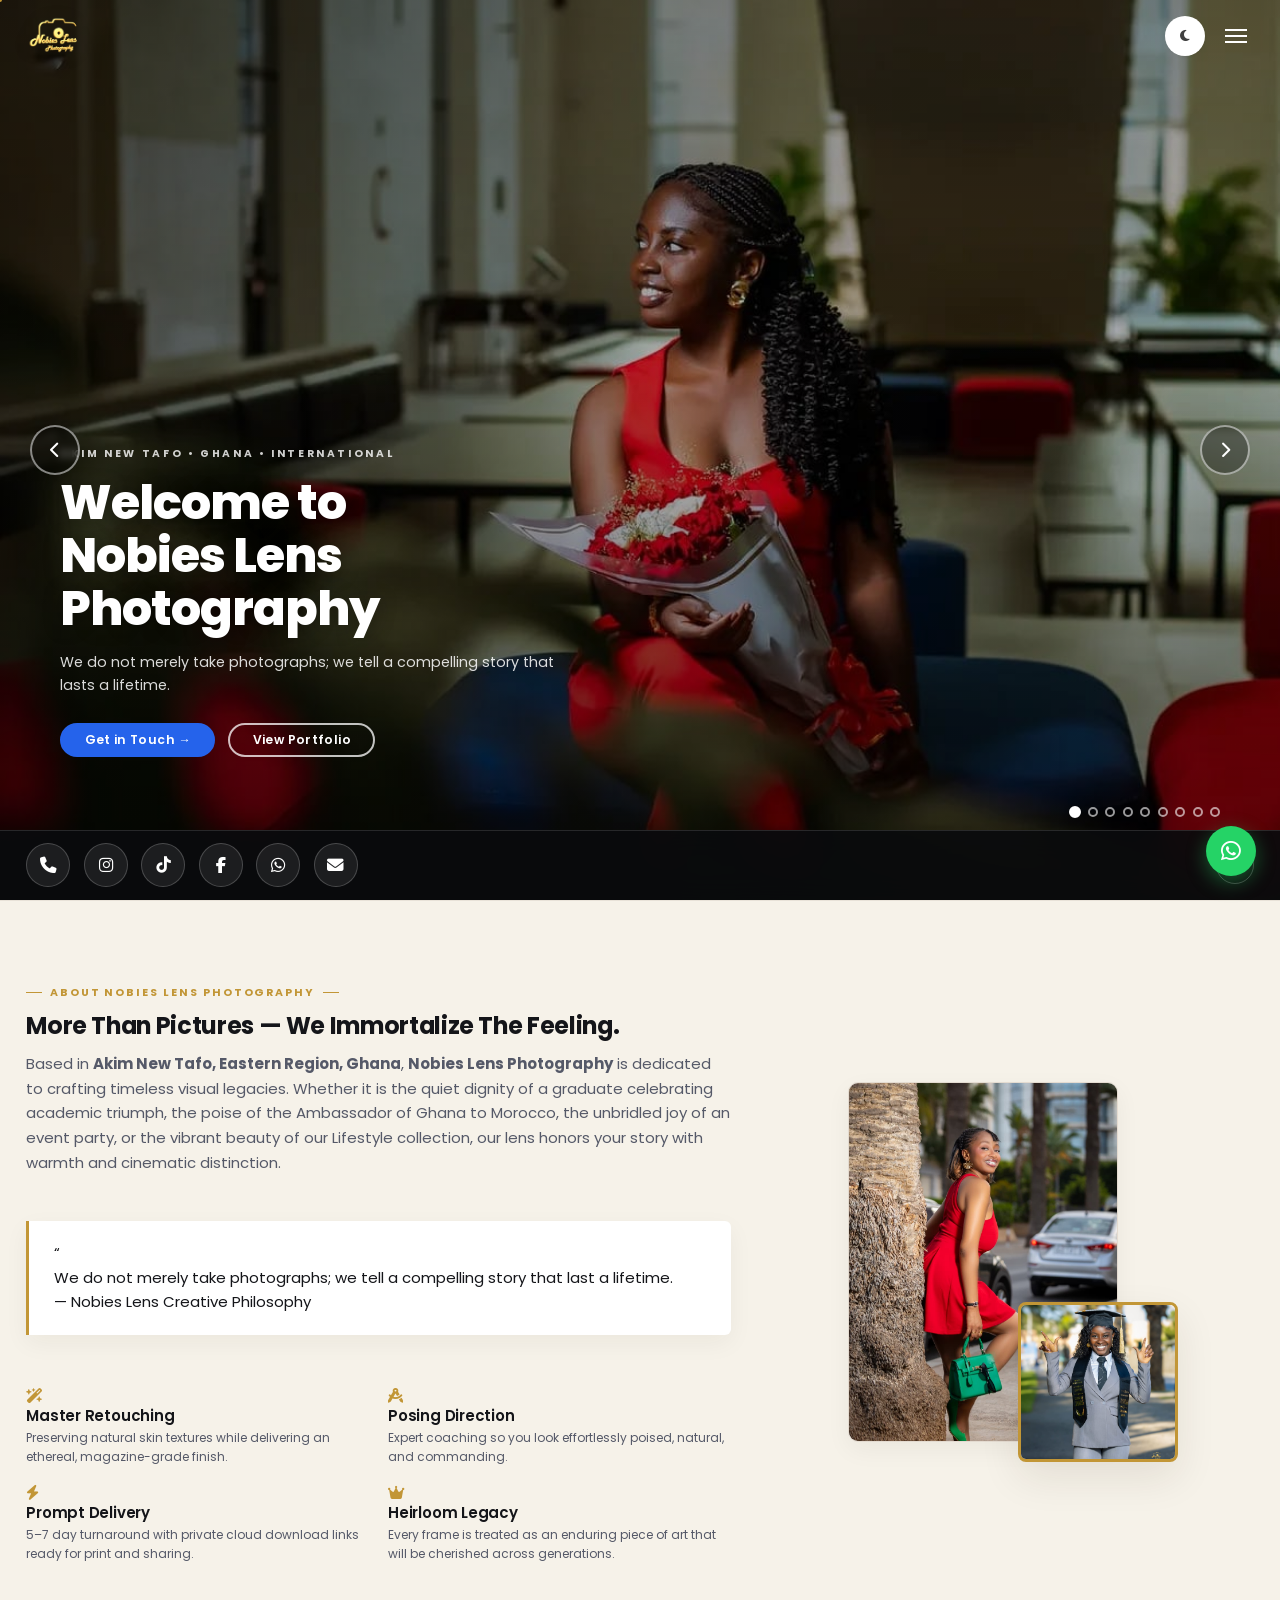
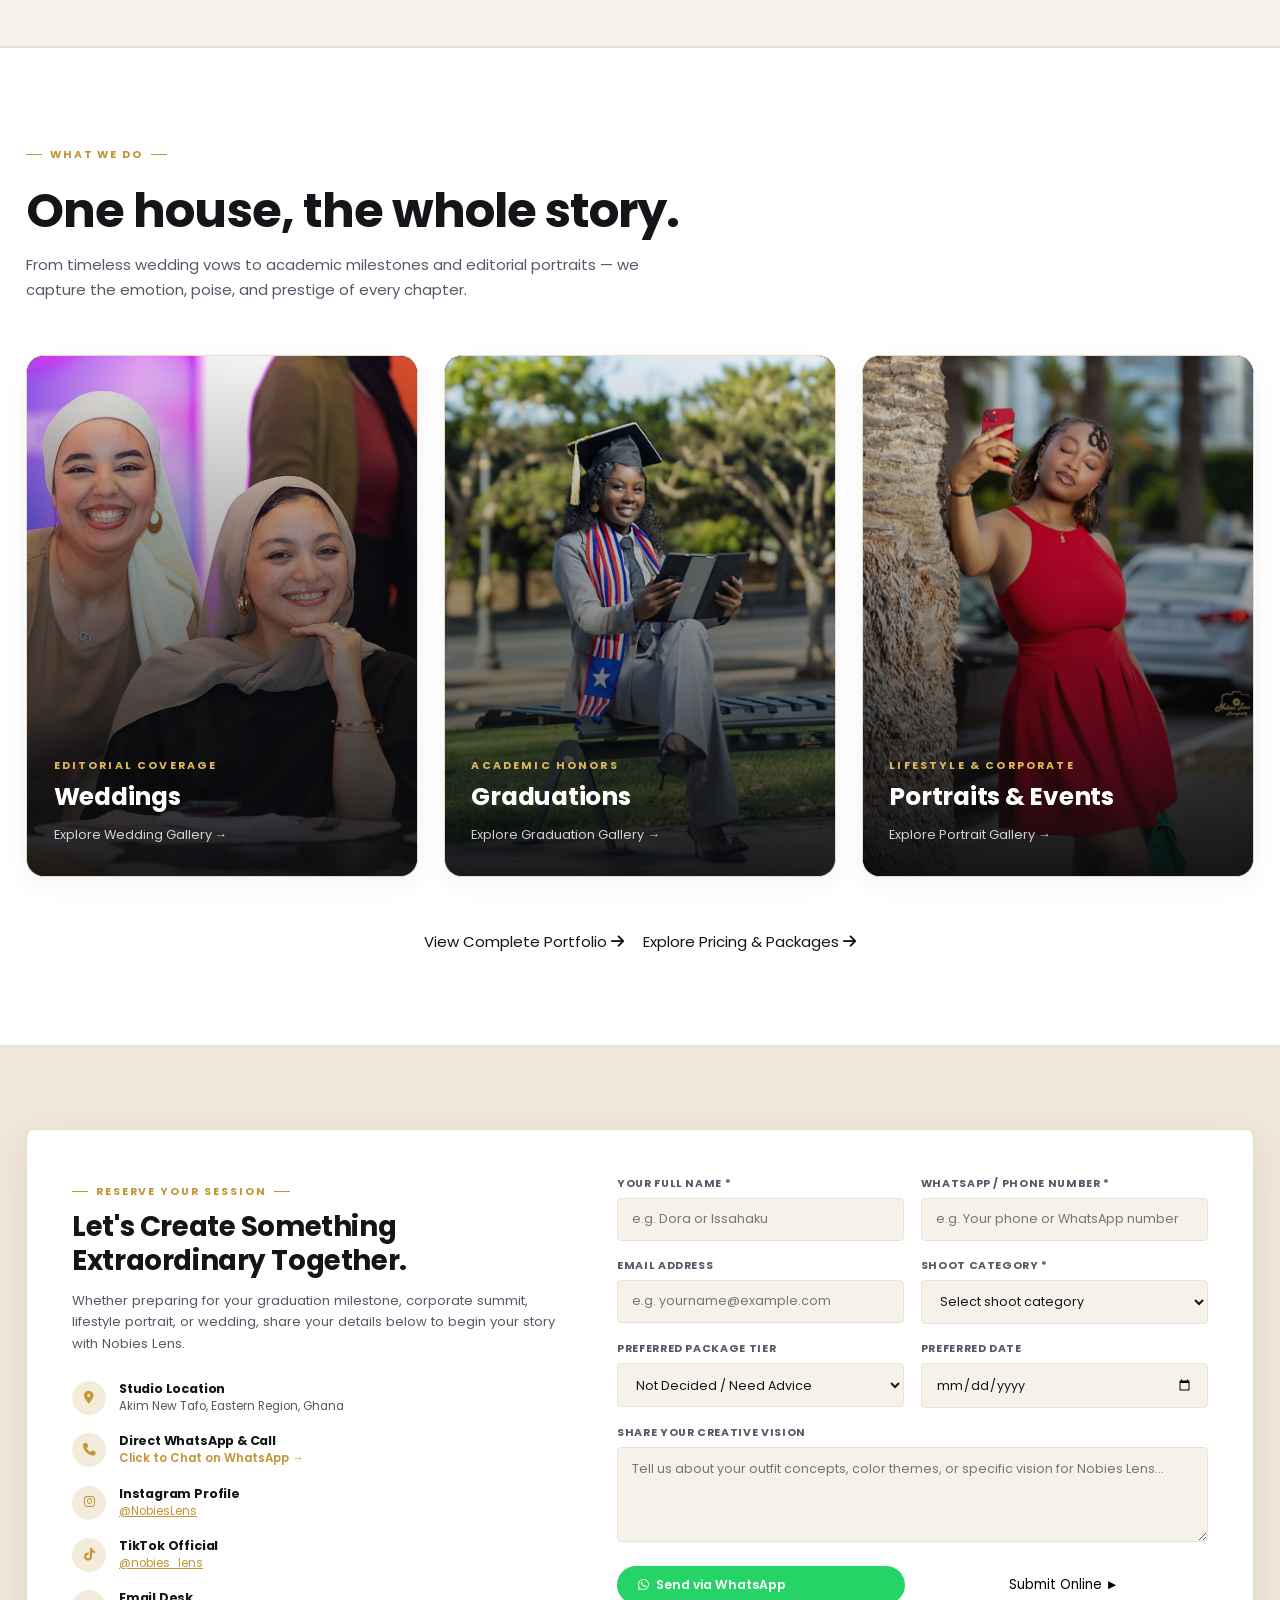
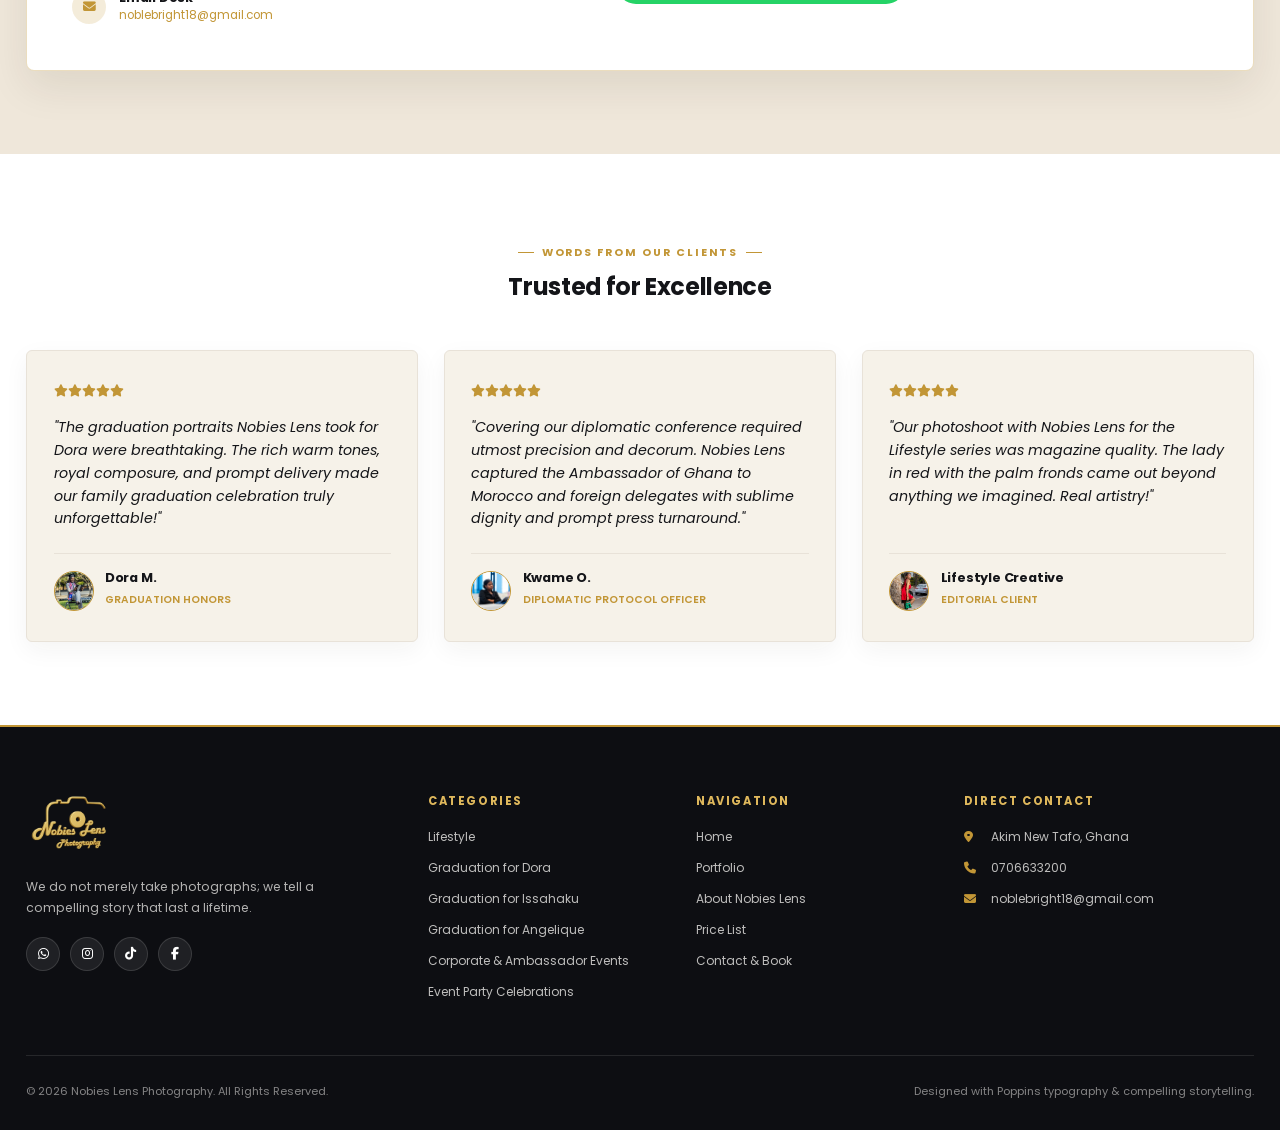
==== commit def61c32: "Execute Video 1 & Video 2 corrections: move theme toggle to right, unify header/footer on all pages," ====
--- a/index.html
+++ b/index.html
@@ -49,7 +49,7 @@
       "priceRange": "$",
       "sameAs": [
         "https://www.facebook.com/share/1a6Kfqfyds/",
-        "https://www.instagram.com/invites/contact/?i=j5xaaqxcib7k&utm_content=c10c3m5&utm_source=ig&utm_medium=social",
+        "https://www.instagram.com/nobies_lens/",
         "https://www.tiktok.com/@nobies_lens"
       ],
       "description": "Nobies Lens Photography is the premier editorial, graduation, wedding, lifestyle, and corporate event photography studio located in Akim New Tafo, Eastern Region, Ghana."
@@ -81,31 +81,30 @@
                 <img src="assets/images/nobies-lens-logo.png" alt="Nobies Lens Photography Official Logo" class="brand-logo-img">
             </a>
 
-            <!-- Navigation Actions: Theme Toggle (hidden on mobile via CSS) -->
-            <div class="nav-actions">
-                <!-- Single Theme Toggle Indicator -->
+            <!-- Right Controls: Theme Toggle & Hamburger side-by-side on the right -->
+            <div class="nav-right-group">
                 <button class="theme-toggle-single" id="themeToggleBtn" aria-label="Toggle Theme" title="Toggle Theme (Cream &amp; White / All-Black)">
                     <span class="theme-toggle-icon"><i class="fa-solid fa-moon"></i></span>
                 </button>
-            </div>
-
-            <!-- Hamburger Button -->
-            <button class="hamburger-btn" aria-label="Toggle navigation menu">
-                <span></span>
-                <span></span>
-                <span></span>
-            </button>
+                <button class="hamburger-btn" aria-label="Toggle navigation menu">
+                    <span></span>
+                    <span></span>
+                    <span></span>
+                </button>
+            </div>
         </div>
     </header>
 
     <!-- Mobile Navigation Drawer -->
     <div class="mobile-overlay"></div>
     <div class="mobile-nav">
+        <!-- Close icon at top right -->
+        <button class="mobile-close-btn" aria-label="Close navigation menu">&times;</button>
         <div class="mobile-nav-links">
             <a href="#home" class="mobile-nav-link active">Home</a>
-            <a href="portfolio.html" target="_blank" class="mobile-nav-link">Portfolio Gallery</a>
+            <a href="portfolio.html" class="mobile-nav-link">Portfolio Gallery</a>
             <a href="#about" class="mobile-nav-link">About Nobies Lens</a>
-            <a href="pricing.html" target="_blank" class="mobile-nav-link">Pricing Packages</a>
+            <a href="pricing.html" class="mobile-nav-link">Pricing Packages</a>
             <a href="#contact" class="mobile-nav-link">Contact</a>
         </div>
         <div class="mobile-nav-bottom">
@@ -120,7 +119,7 @@
             </a>
             <div class="nav-socials" style="justify-content: center; gap: 1.5rem; margin-top: 0.5rem;">
                 <a href="https://wa.me/212706633200" target="_blank" class="nav-social-icon whatsapp"><i class="fa-brands fa-whatsapp"></i></a>
-                <a href="https://www.instagram.com/invites/contact/?i=j5xaaqxcib7k&utm_content=c10c3m5&utm_source=ig&utm_medium=social" target="_blank" class="nav-social-icon instagram link-instagram-direct"><i class="fa-brands fa-instagram"></i></a>
+                <a href="https://www.instagram.com/nobies_lens/" target="_blank" class="nav-social-icon instagram link-instagram-direct"><i class="fa-brands fa-instagram"></i></a>
                 <a href="https://www.facebook.com/share/1a6Kfqfyds/" target="_blank" class="nav-social-icon facebook"><i class="fa-brands fa-facebook-f"></i></a>
             </div>
         </div>
@@ -143,7 +142,7 @@
                     <p class="slide-description">We do not merely take photographs; we tell a compelling story that lasts a lifetime.</p>
                     <div class="slide-actions">
                         <a href="#contact" class="btn-pill btn-pill-primary">Get in Touch &rarr;</a>
-                        <a href="portfolio.html" target="_blank" class="btn-pill btn-pill-outline">View Portfolio</a>
+                        <a href="portfolio.html" class="btn-pill btn-pill-outline">View Portfolio</a>
                     </div>
                 </div>
             </div>
@@ -157,7 +156,7 @@
                     <h1 class="slide-title">Lifestyle &amp;<br>Portrait Sessions</h1>
                     <p class="slide-description">From editorial fashion to personal branding, we create stunning lifestyle portraits that capture your unique essence and style.</p>
                     <div class="slide-actions">
-                        <a href="pricing.html#lifestyle" target="_blank" class="btn-pill btn-pill-primary">View Packages &rarr;</a>
+                        <a href="pricing.html#lifestyle" class="btn-pill btn-pill-primary">View Packages &rarr;</a>
                     </div>
                 </div>
             </div>
@@ -171,7 +170,7 @@
                     <h1 class="slide-title">Corporate Events<br>&amp; Celebrations</h1>
                     <p class="slide-description">Every milestone deserves to be documented with precision and artistry. From intimate gatherings to grand galas, we capture the energy and emotion.</p>
                     <div class="slide-actions">
-                        <a href="pricing.html#corporate" target="_blank" class="btn-pill btn-pill-primary">Learn More &rarr;</a>
+                        <a href="pricing.html#corporate" class="btn-pill btn-pill-primary">Learn More &rarr;</a>
                     </div>
                 </div>
             </div>
@@ -199,7 +198,7 @@
                     <h1 class="slide-title">Outdoor Fashion<br>&amp; Lifestyle</h1>
                     <p class="slide-description">Natural light, stunning locations, and effortless poise. Our outdoor sessions blend fashion photography with authentic storytelling.</p>
                     <div class="slide-actions">
-                        <a href="portfolio.html?cat=lifestyle" target="_blank" class="btn-pill btn-pill-primary">See Gallery &rarr;</a>
+                        <a href="portfolio.html?cat=lifestyle" class="btn-pill btn-pill-primary">See Gallery &rarr;</a>
                     </div>
                 </div>
             </div>
@@ -213,7 +212,7 @@
                     <h1 class="slide-title">Conference &amp;<br>Corporate Coverage</h1>
                     <p class="slide-description">Professional documentation of conferences, seminars, and corporate events. Discreet, dignified, and publication-ready imagery.</p>
                     <div class="slide-actions">
-                        <a href="pricing.html#corporate" target="_blank" class="btn-pill btn-pill-primary">Corporate Packages &rarr;</a>
+                        <a href="pricing.html#corporate" class="btn-pill btn-pill-primary">Corporate Packages &rarr;</a>
                     </div>
                 </div>
             </div>
@@ -289,7 +288,7 @@
                     <a href="tel:0706633200" class="landing-social-btn" aria-label="Call Studio Line" title="Call: 0706633200">
                         <i class="fa-solid fa-phone"></i>
                     </a>
-                    <a href="https://www.instagram.com/invites/contact/?i=j5xaaqxcib7k&utm_content=c10c3m5&utm_source=ig&utm_medium=social" target="_blank" class="landing-social-btn link-instagram-direct" aria-label="Instagram Profile" title="Instagram">
+                    <a href="https://www.instagram.com/nobies_lens/" target="_blank" class="landing-social-btn link-instagram-direct" aria-label="Instagram Profile" title="Instagram">
                         <i class="fa-brands fa-instagram"></i>
                     </a>
                     <a href="https://www.tiktok.com/@nobies_lens" target="_blank" class="landing-social-btn" aria-label="TikTok" title="TikTok (@nobies_lens)">
@@ -366,79 +365,61 @@
         </div>
     </section>
 
-    <!-- PRICE GUIDE OVERVIEW SECTION -->
-    <section id="pricing" class="pricing-section">
+    <!-- WHAT WE DO SECTION (CINEMATIC 3-CARD LAYOUT AS SEEN IN VIDEO) -->
+    <section id="services" class="what-we-do-section">
         <div class="container">
-            <div class="section-header">
-                <div class="section-tag">Investment &amp; Value</div>
-                <h2 class="section-title">Transparent Price Guide</h2>
-                <p class="section-subtitle">
-                    Select your session discipline below or open our comprehensive price guide to explore detailed packages, deliverables, and turnaround times.
+            <div class="what-we-do-header">
+                <div class="section-tag">WHAT WE DO</div>
+                <h2 class="what-we-do-title">One house, the whole story.</h2>
+                <p class="what-we-do-subtitle">
+                    From timeless wedding vows to academic milestones and editorial portraits &mdash; we capture the emotion, poise, and prestige of every chapter.
                 </p>
             </div>
 
-            <!-- Service Discipline Cards Leading to Pricing for Different Services -->
-            <div class="pricing-disciplines-grid">
-                <!-- 1. Graduation -->
-                <div class="pricing-discipline-card">
-                    <div class="discipline-icon-wrap"><i class="fa-solid fa-graduation-cap"></i></div>
-                    <h3 class="discipline-title">Graduation Shoots</h3>
-                    <p class="discipline-desc">Solo cap-and-gown honors, executive regalia portraits, and family legacy packages (Issahaku, Dora, Angelique, Jibril).</p>
-                    <div class="discipline-action">
-                        <a href="pricing.html#graduation" target="_blank" class="btn-discipline-link">
-                            <span>View Graduation Prices</span>
-                            <i class="fa-solid fa-arrow-up-right-from-square"></i>
-                        </a>
-                    </div>
-                </div>
-
-                <!-- 2. Lifestyle -->
-                <div class="pricing-discipline-card">
-                    <div class="discipline-icon-wrap"><i class="fa-solid fa-camera"></i></div>
-                    <h3 class="discipline-title">Lifestyle &amp; Portraits</h3>
-                    <p class="discipline-desc">Editorial fashion, executive headshots, personal branding, and high-fashion outdoor lookbooks.</p>
-                    <div class="discipline-action">
-                        <a href="pricing.html#lifestyle" target="_blank" class="btn-discipline-link">
-                            <span>View Lifestyle Prices</span>
-                            <i class="fa-solid fa-arrow-up-right-from-square"></i>
-                        </a>
-                    </div>
-                </div>
-
-                <!-- 3. Corporate -->
-                <div class="pricing-discipline-card">
-                    <div class="discipline-icon-wrap"><i class="fa-solid fa-briefcase"></i></div>
-                    <h3 class="discipline-title">Corporate &amp; Events</h3>
-                    <p class="discipline-desc">Keynote conferences, international diplomatic missions, executive leadership galas, and summits.</p>
-                    <div class="discipline-action">
-                        <a href="pricing.html#corporate" target="_blank" class="btn-discipline-link">
-                            <span>View Corporate Prices</span>
-                            <i class="fa-solid fa-arrow-up-right-from-square"></i>
-                        </a>
-                    </div>
-                </div>
-
-                <!-- 4. Weddings -->
-                <div class="pricing-discipline-card">
-                    <div class="discipline-icon-wrap"><i class="fa-solid fa-ring"></i></div>
-                    <h3 class="discipline-title">Weddings &amp; Milestones</h3>
-                    <p class="discipline-desc">Fine-art bridal portraits, traditional engagement coverage, cinematic films, and heirloom albums.</p>
-                    <div class="discipline-action">
-                        <a href="pricing.html#wedding" target="_blank" class="btn-discipline-link">
-                            <span>View Wedding Prices</span>
-                            <i class="fa-solid fa-arrow-up-right-from-square"></i>
-                        </a>
-                    </div>
-                </div>
-            </div>
-
-            <!-- Master Link Leading to Complete Pricing Page -->
-            <div class="pricing-view-more-box">
-                <a href="pricing.html" target="_blank" class="btn btn-touch btn-lg btn-view-all-prices">
-                    <span>Explore Full Price List &amp; Packages</span>
-                    <i class="fa-solid fa-arrow-up-right-from-square"></i>
+            <div class="what-we-do-grid">
+                <!-- Card 1: Weddings -->
+                <a href="portfolio.html?cat=wedding" class="what-we-do-card">
+                    <img src="assets/images/event party.jpeg" alt="Weddings and Nuptials" class="what-we-do-img" loading="lazy">
+                    <div class="what-we-do-overlay"></div>
+                    <div class="what-we-do-content">
+                        <span class="what-we-do-category">Editorial Coverage</span>
+                        <h3 class="what-we-do-card-title">Weddings</h3>
+                        <span class="what-we-do-link-hint">Explore Wedding Gallery &rarr;</span>
+                    </div>
                 </a>
-                <p class="view-more-caption">Click to view all package tiers, prices, deliverables, and direct WhatsApp booking in a new tab.</p>
+
+                <!-- Card 2: Graduations -->
+                <a href="portfolio.html?cat=graduation" class="what-we-do-card">
+                    <img src="assets/images/graduation for Dora 1.jpeg" alt="Graduation Distinction" class="what-we-do-img" loading="lazy">
+                    <div class="what-we-do-overlay"></div>
+                    <div class="what-we-do-content">
+                        <span class="what-we-do-category">Academic Honors</span>
+                        <h3 class="what-we-do-card-title">Graduations</h3>
+                        <span class="what-we-do-link-hint">Explore Graduation Gallery &rarr;</span>
+                    </div>
+                </a>
+
+                <!-- Card 3: Portraits & Events -->
+                <a href="portfolio.html?cat=lifestyle" class="what-we-do-card">
+                    <img src="assets/images/lifestyle for samuel.jpeg" alt="Portraits and Lifestyle" class="what-we-do-img" loading="lazy">
+                    <div class="what-we-do-overlay"></div>
+                    <div class="what-we-do-content">
+                        <span class="what-we-do-category">Lifestyle &amp; Corporate</span>
+                        <h3 class="what-we-do-card-title">Portraits &amp; Events</h3>
+                        <span class="what-we-do-link-hint">Explore Portrait Gallery &rarr;</span>
+                    </div>
+                </a>
+            </div>
+
+            <div class="what-we-do-actions">
+                <a href="portfolio.html" class="btn btn-touch btn-lg">
+                    <span>View Complete Portfolio</span>
+                    <i class="fa-solid fa-arrow-right"></i>
+                </a>
+                <a href="pricing.html" class="btn btn-outline btn-lg">
+                    <span>Explore Pricing &amp; Packages</span>
+                    <i class="fa-solid fa-arrow-right"></i>
+                </a>
             </div>
         </div>
     </section>
@@ -473,7 +454,7 @@
                             <div class="booking-detail-icon"><i class="fa-brands fa-instagram"></i></div>
                             <div class="booking-detail-content">
                                 <h5>Instagram Profile</h5>
-                                <p><a href="https://www.instagram.com/invites/contact/?i=j5xaaqxcib7k&utm_content=c10c3m5&utm_source=ig&utm_medium=social" target="_blank" style="color:var(--color-gold); text-decoration:underline;">@NobiesLens</a></p>
+                                <p><a href="https://www.instagram.com/nobies_lens/" target="_blank" style="color:var(--color-gold); text-decoration:underline;">@NobiesLens</a></p>
                             </div>
                         </div>
                         <div class="booking-detail-item">
@@ -651,7 +632,7 @@
                     </p>
                     <div class="footer-socials">
                         <a href="https://wa.me/212706633200" target="_blank" class="footer-social-btn" title="Chat on WhatsApp"><i class="fa-brands fa-whatsapp"></i></a>
-                        <a href="https://www.instagram.com/invites/contact/?i=j5xaaqxcib7k&utm_content=c10c3m5&utm_source=ig&utm_medium=social" target="_blank" class="footer-social-btn link-instagram-direct" title="Instagram"><i class="fa-brands fa-instagram"></i></a>
+                        <a href="https://www.instagram.com/nobies_lens/" target="_blank" class="footer-social-btn link-instagram-direct" title="Instagram"><i class="fa-brands fa-instagram"></i></a>
                         <a href="https://www.tiktok.com/@nobies_lens" target="_blank" class="footer-social-btn" title="TikTok"><i class="fa-brands fa-tiktok"></i></a>
                         <a href="https://www.facebook.com/share/1a6Kfqfyds/" target="_blank" class="footer-social-btn" title="Facebook"><i class="fa-brands fa-facebook-f"></i></a>
                     </div>
@@ -673,9 +654,9 @@
                     <h4>Navigation</h4>
                     <div class="footer-links">
                         <a href="#home" class="footer-link">Home</a>
-                        <a href="portfolio.html" target="_blank" class="footer-link">Portfolio</a>
+                        <a href="portfolio.html" class="footer-link">Portfolio</a>
                         <a href="#about" class="footer-link">About Nobies Lens</a>
-                        <a href="pricing.html" target="_blank" class="footer-link">Price List</a>
+                        <a href="pricing.html" class="footer-link">Price List</a>
                         <a href="#contact" class="footer-link">Contact &amp; Book</a>
                     </div>
                 </div>
--- a/css/style.css
+++ b/css/style.css
@@ -2673,3 +2673,225 @@
         padding: 1.75rem 1.25rem !important;
     }
 }
+
+
+/* ==========================================================================
+   HEADER RIGHT CONTROLS: THEME TOGGLE & HAMBURGER ON THE RIGHT
+   ========================================================================== */
+.nav-right-group {
+    display: inline-flex;
+    align-items: center;
+    gap: 0.85rem;
+    margin-left: auto;
+}
+
+.slider-header .nav-container {
+    display: flex;
+    align-items: center;
+    justify-content: space-between;
+}
+
+/* Ensure theme toggle displays clearly on the right for both desktop & mobile */
+.nav-right-group .theme-toggle-single {
+    display: inline-flex !important;
+    align-items: center;
+    justify-content: center;
+    padding: 0.45rem 0.65rem;
+    min-width: 40px;
+    height: 40px;
+    border-radius: 50%;
+}
+
+.nav-right-group .theme-toggle-single .theme-toggle-label {
+    display: none !important;
+}
+
+/* On mobile, keep theme toggle button beside hamburger on the right */
+@media (max-width: 768px) {
+    .nav-right-group {
+        display: inline-flex !important;
+        gap: 0.65rem;
+    }
+    .nav-right-group .theme-toggle-single {
+        display: inline-flex !important;
+        width: 36px;
+        height: 36px;
+        padding: 0;
+    }
+}
+
+/* ==========================================================================
+   MOBILE MENU CLOSE BUTTON
+   ========================================================================== */
+.mobile-close-btn {
+    position: absolute;
+    top: 1.25rem;
+    right: 1.25rem;
+    width: 44px;
+    height: 44px;
+    border-radius: 50%;
+    background: rgba(194, 150, 54, 0.15);
+    border: 1px solid var(--border-subtle);
+    color: var(--color-text-main);
+    font-size: 1.75rem;
+    line-height: 1;
+    display: flex;
+    align-items: center;
+    justify-content: center;
+    cursor: pointer;
+    z-index: 20;
+    transition: all 0.25s ease;
+}
+
+.mobile-close-btn:hover {
+    background: var(--color-gold);
+    color: #0A0A0C;
+    transform: rotate(90deg);
+}
+
+/* ==========================================================================
+   WHAT WE DO SECTION (CINEMATIC 3-CARD LAYOUT AS IN VIDEO)
+   ========================================================================== */
+.what-we-do-section {
+    padding: 6rem 0;
+    position: relative;
+    background: var(--color-bg-primary);
+    border-top: 1px solid var(--border-subtle);
+    border-bottom: 1px solid var(--border-subtle);
+}
+
+.what-we-do-header {
+    text-align: left;
+    max-width: 780px;
+    margin-bottom: 3.5rem;
+}
+
+.what-we-do-title {
+    font-family: var(--font-main);
+    font-size: clamp(2rem, 3.8vw, 3.2rem);
+    font-weight: 700;
+    line-height: 1.15;
+    letter-spacing: -0.02em;
+    color: var(--color-text-main);
+    margin: 0.65rem 0 1rem;
+}
+
+.what-we-do-subtitle {
+    font-size: 1rem;
+    color: var(--color-text-muted);
+    line-height: 1.65;
+    max-width: 620px;
+}
+
+.what-we-do-grid {
+    display: grid;
+    grid-template-columns: repeat(3, 1fr);
+    gap: 1.75rem;
+    margin-bottom: 3.5rem;
+}
+
+.what-we-do-card {
+    position: relative;
+    border-radius: 18px;
+    overflow: hidden;
+    aspect-ratio: 3/4;
+    display: block;
+    text-decoration: none;
+    box-shadow: var(--shadow-card);
+    border: 1px solid var(--border-card);
+    transition: all 0.4s cubic-bezier(0.16, 1, 0.3, 1);
+    background: #000;
+}
+
+.what-we-do-card:hover {
+    transform: translateY(-8px);
+    box-shadow: var(--shadow-elevated);
+    border-color: var(--color-gold);
+}
+
+.what-we-do-img {
+    width: 100%;
+    height: 100%;
+    object-fit: cover;
+    object-position: center 30%;
+    transition: transform 0.8s cubic-bezier(0.16, 1, 0.3, 1);
+    display: block;
+}
+
+.what-we-do-card:hover .what-we-do-img {
+    transform: scale(1.06);
+}
+
+.what-we-do-overlay {
+    position: absolute;
+    inset: 0;
+    background: linear-gradient(0deg, 
+                rgba(10, 11, 14, 0.92) 0%, 
+                rgba(10, 11, 14, 0.45) 45%, 
+                rgba(10, 11, 14, 0.05) 100%);
+    pointer-events: none;
+}
+
+.what-we-do-content {
+    position: absolute;
+    bottom: 0;
+    left: 0;
+    right: 0;
+    padding: 2rem 1.75rem;
+    color: #FFFFFF;
+    z-index: 2;
+}
+
+.what-we-do-category {
+    font-size: 0.72rem;
+    font-weight: 700;
+    letter-spacing: 0.2em;
+    text-transform: uppercase;
+    color: var(--color-gold-light);
+    display: block;
+    margin-bottom: 0.5rem;
+}
+
+.what-we-do-card-title {
+    font-size: 1.65rem;
+    font-weight: 700;
+    color: #FFFFFF;
+    line-height: 1.2;
+    margin-bottom: 0.65rem;
+    letter-spacing: -0.01em;
+}
+
+.what-we-do-link-hint {
+    font-size: 0.85rem;
+    color: rgba(255, 255, 255, 0.8);
+    display: inline-flex;
+    align-items: center;
+    gap: 0.4rem;
+    transition: color 0.25s ease, transform 0.25s ease;
+}
+
+.what-we-do-card:hover .what-we-do-link-hint {
+    color: var(--color-gold);
+    transform: translateX(4px);
+}
+
+.what-we-do-actions {
+    display: flex;
+    align-items: center;
+    justify-content: center;
+    gap: 1.25rem;
+    flex-wrap: wrap;
+}
+
+@media (max-width: 900px) {
+    .what-we-do-grid {
+        grid-template-columns: 1fr;
+        gap: 1.5rem;
+    }
+    .what-we-do-card {
+        aspect-ratio: 4/5;
+        max-width: 440px;
+        margin: 0 auto;
+        width: 100%;
+    }
+}
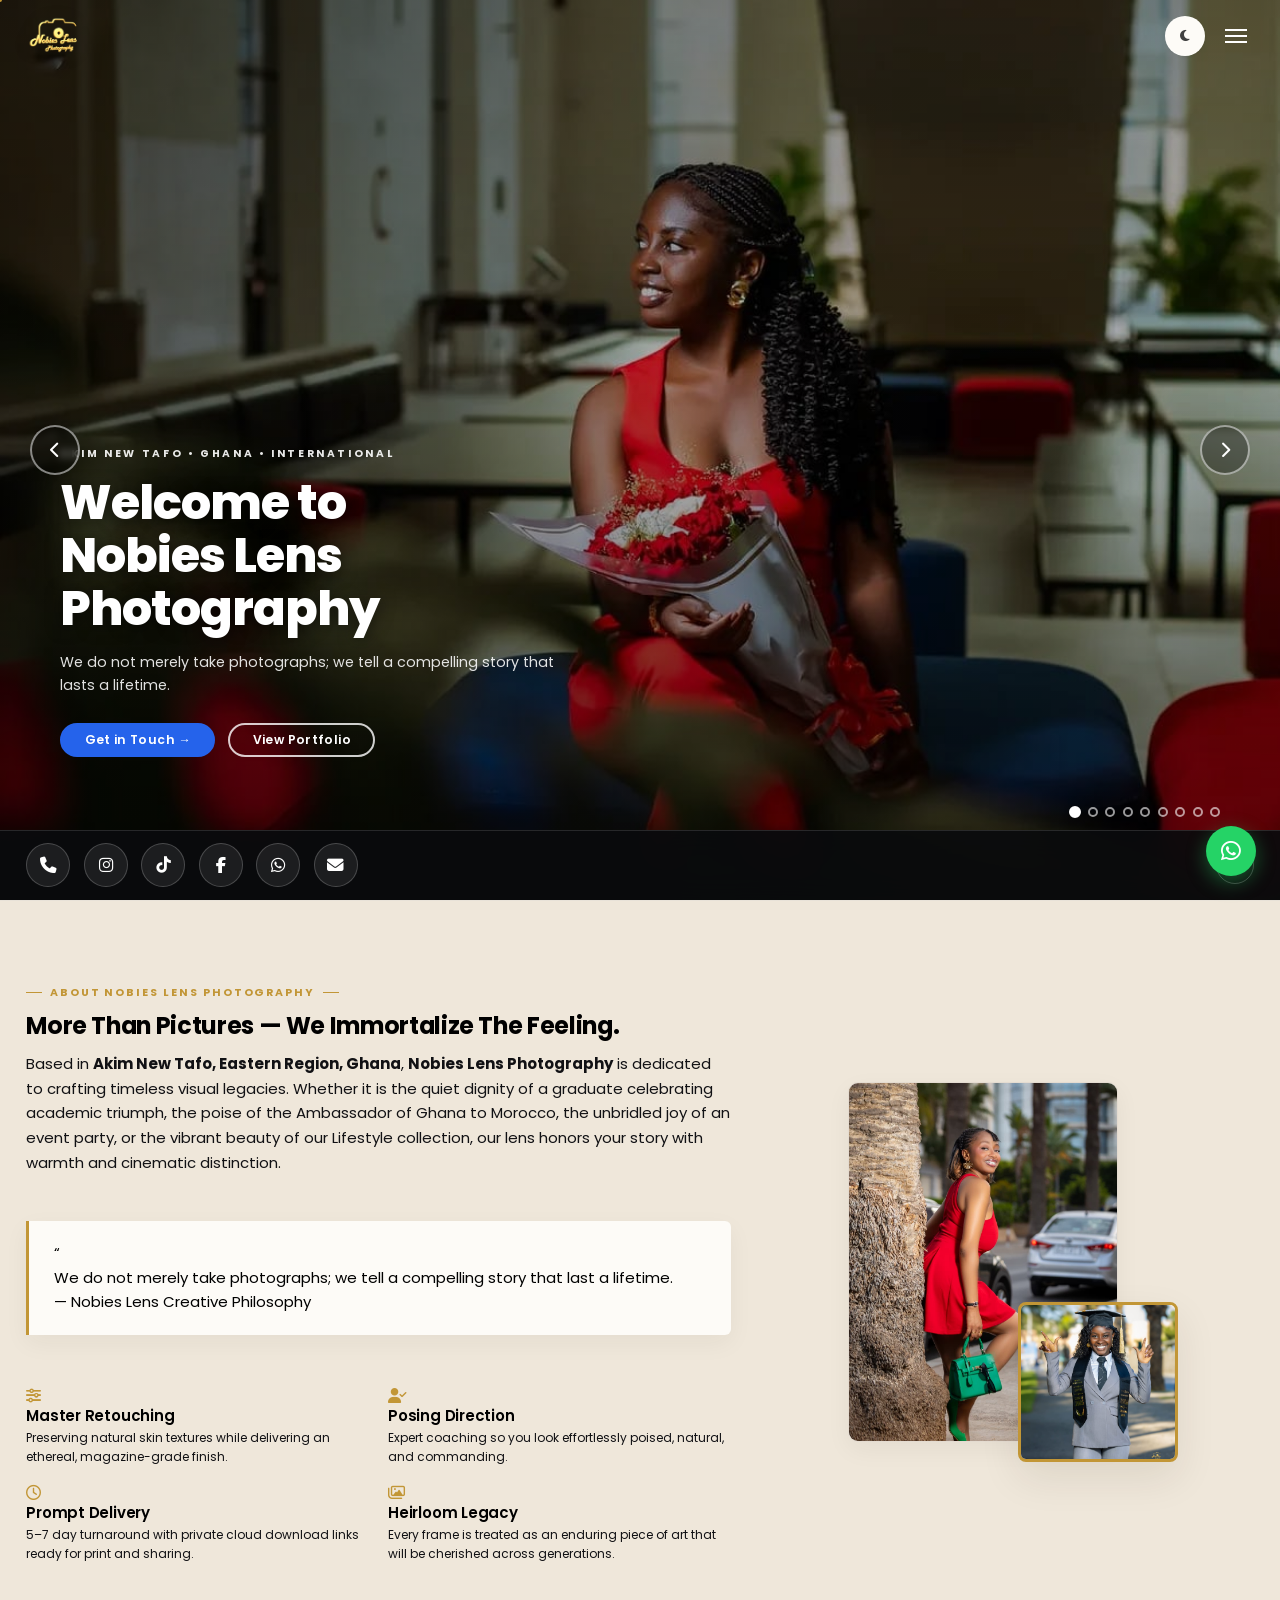
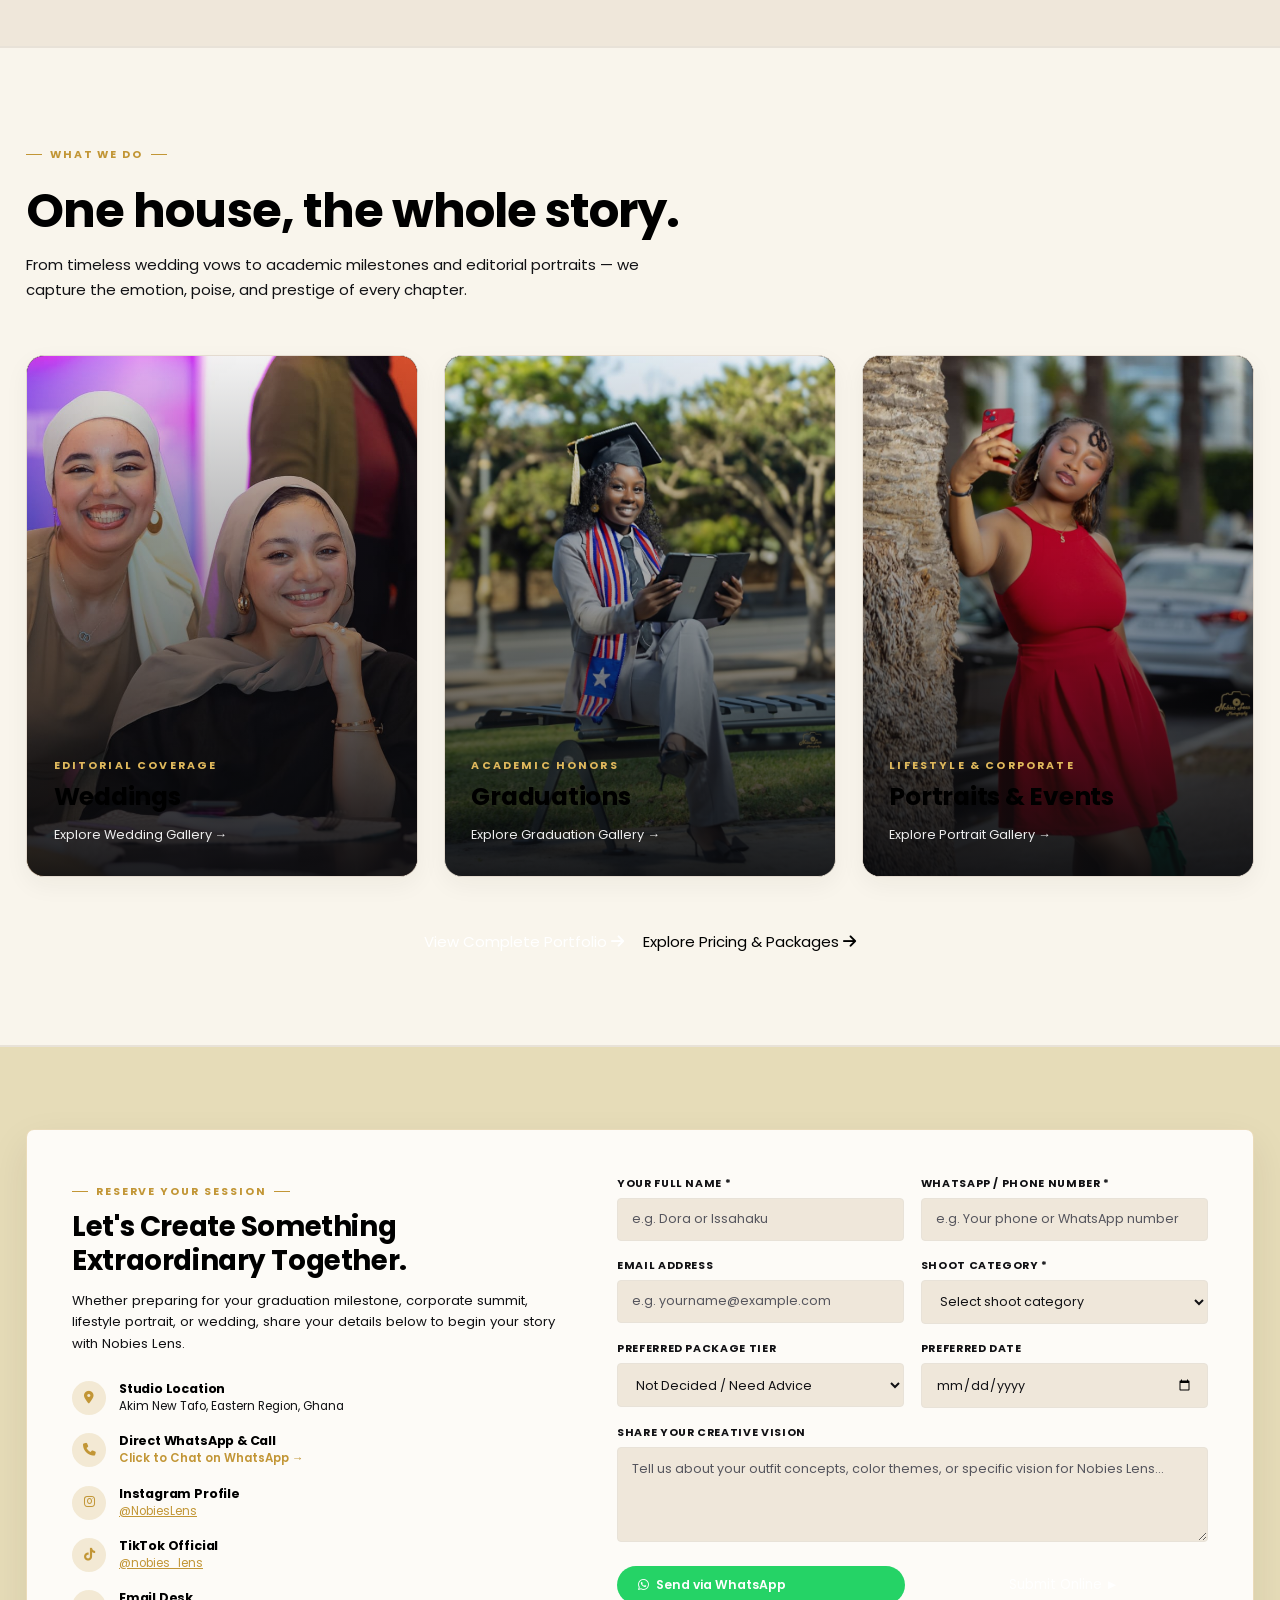
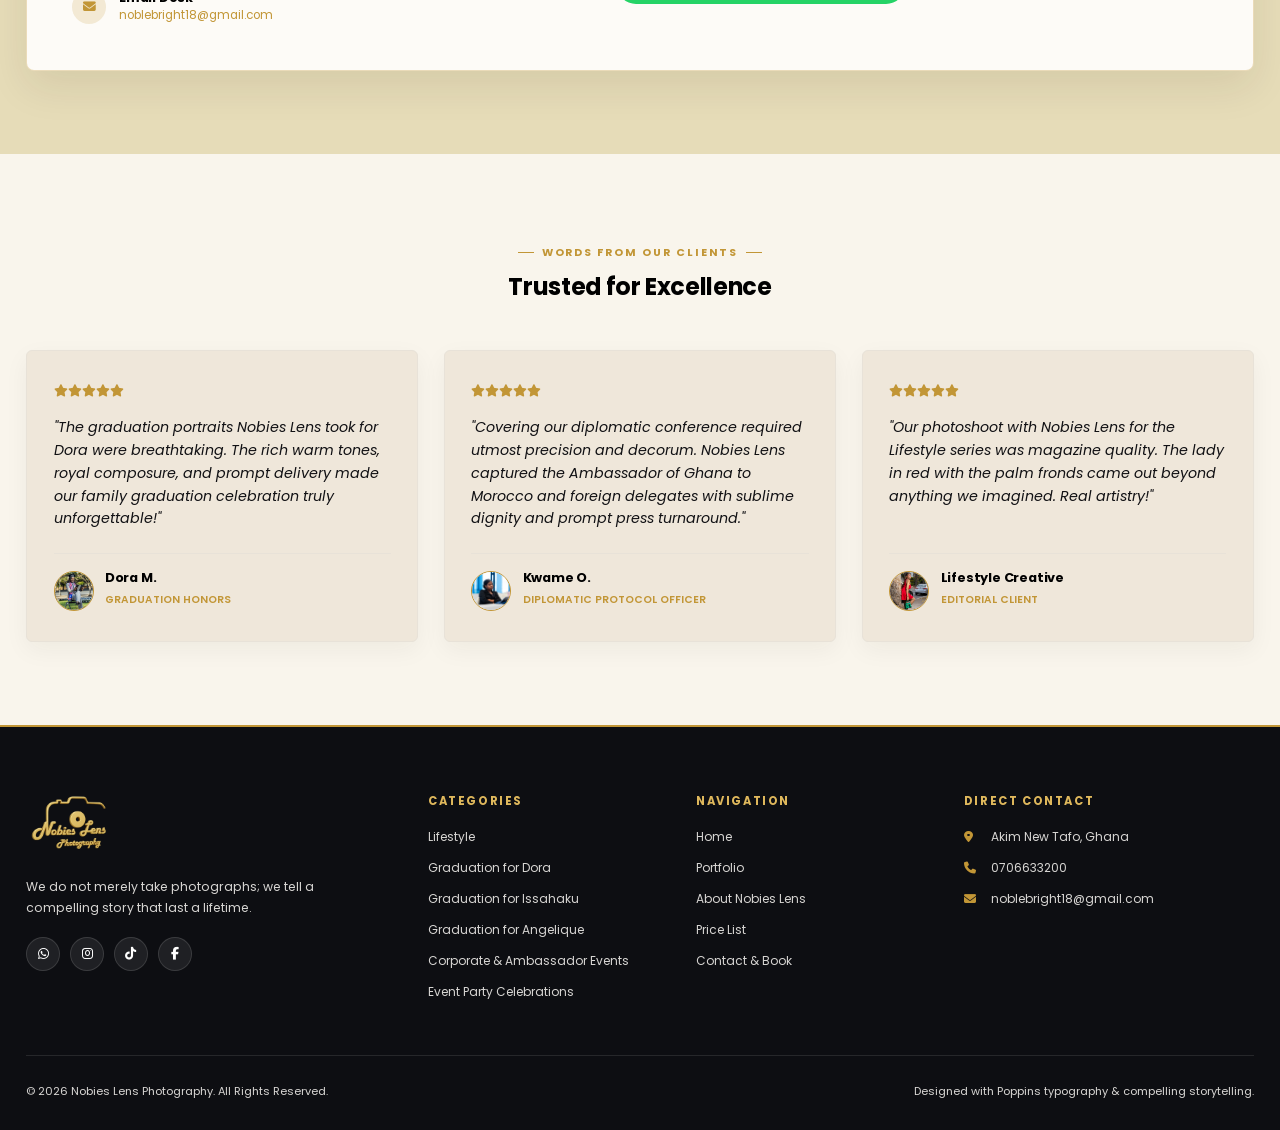
==== commit 3ab274d9: "Use two-tone warm cream palette in light mode, ensure white headings on dark media, and replace pill" ====
--- a/index.html
+++ b/index.html
@@ -330,22 +330,22 @@
 
                 <div class="about-pillars">
                     <div class="pillar-item">
-                        <i class="fa-solid fa-wand-magic-sparkles text-gold"></i>
+                        <i class="fa-solid fa-sliders text-gold"></i>
                         <h4>Master Retouching</h4>
                         <p>Preserving natural skin textures while delivering an ethereal, magazine-grade finish.</p>
                     </div>
                     <div class="pillar-item">
-                        <i class="fa-solid fa-compass-drafting text-gold"></i>
+                        <i class="fa-solid fa-user-check text-gold"></i>
                         <h4>Posing Direction</h4>
                         <p>Expert coaching so you look effortlessly poised, natural, and commanding.</p>
                     </div>
                     <div class="pillar-item">
-                        <i class="fa-solid fa-bolt text-gold"></i>
+                        <i class="fa-regular fa-clock text-gold"></i>
                         <h4>Prompt Delivery</h4>
                         <p>5–7 day turnaround with private cloud download links ready for print and sharing.</p>
                     </div>
                     <div class="pillar-item">
-                        <i class="fa-solid fa-crown text-gold"></i>
+                        <i class="fa-regular fa-images text-gold"></i>
                         <h4>Heirloom Legacy</h4>
                         <p>Every frame is treated as an enduring piece of art that will be cherished across generations.</p>
                     </div>
--- a/css/style.css
+++ b/css/style.css
@@ -9,17 +9,17 @@
 @import url('https://fonts.googleapis.com/css2?family=Poppins:ital,wght@0,300;0,400;0,500;0,600;0,700;0,800;1,300;1,400;1,600&display=swap');
 
 :root, [data-theme="light"] {
-    /* Cream & White Theme Swatch */
-    --color-bg-primary: #FFFFFF;
-    --color-bg-secondary: #F6F2E9;  /* Porcelain Warm Cream */
-    --color-bg-tertiary: #EFE7DA;   /* Almond Warm Cream */
-    --color-bg-card: #FFFFFF;
-    --color-bg-elevated: #FAF6EF;
+    /* Cream & Warm Cream Palette (No Pure White Background) */
+    --color-bg-primary: #F9F5EC;    /* Soft Warm Linen Cream */
+    --color-bg-secondary: #EFE7DA;  /* Rich Almond Warm Cream */
+    --color-bg-tertiary: #E6DCB8;   /* Warm Latte Cream */
+    --color-bg-card: #FDFBF7;       /* Delicate Butter Cream for Cards */
+    --color-bg-elevated: #F5EFE3;   /* Layered Soft Cream */
     
-    --color-text-main: #141519;
-    --color-text-muted: #555968;
-    --color-text-subtle: #7E8394;
-    --color-text-dark: #0A0A0C;
+    --color-text-main: #000000;
+    --color-text-muted: #111114;
+    --color-text-subtle: #222227;
+    --color-text-dark: #000000;
     
     /* 3D Gold Accent matching Nobies Lens Logo */
     --color-gold: #C29636;
@@ -46,7 +46,7 @@
     --shadow-elevated: 0 16px 40px rgba(40, 30, 15, 0.09);
     --shadow-amber: 0 6px 20px rgba(194, 150, 54, 0.2);
 
-    --header-bg: rgba(255, 255, 255, 0.95);
+    --header-bg: rgba(249, 245, 236, 0.96);
     --topbar-bg: #EFE7DA;
     --footer-bg: #0D0E12;
     --footer-text: #FAF8F5;
@@ -75,10 +75,10 @@
     --color-bg-card: #12141B;
     --color-bg-elevated: #171922;
     
-    --color-text-main: #FAF8F5;
-    --color-text-muted: #A6AAB8;
-    --color-text-subtle: #757988;
-    --color-text-dark: #FAF8F5;
+    --color-text-main: #FFFFFF;
+    --color-text-muted: #F8F4EC;
+    --color-text-subtle: #EDE5D8;
+    --color-text-dark: #FFFFFF;
     
     --color-gold: #F7CD60;
     --color-gold-light: #FAD36E;
@@ -2895,3 +2895,236 @@
         width: 100%;
     }
 }
+
+
+/* ==========================================================================
+   GLOBAL THEME FONT COLOR SYSTEM
+   Light Mode = Solid Black Font (#000000)
+   Dark Mode  = Cream (#F8F4EC) & White (#FFFFFF) Font
+   ========================================================================== */
+
+/* LIGHT MODE: SOLID BLACK FONT */
+[data-theme="light"] body,
+[data-theme="light"] h1,
+[data-theme="light"] h2,
+[data-theme="light"] h3,
+[data-theme="light"] h4,
+[data-theme="light"] h5,
+[data-theme="light"] h6,
+[data-theme="light"] .section-title,
+[data-theme="light"] .page-hero-title,
+[data-theme="light"] .what-we-do-title,
+[data-theme="light"] .about-quote,
+[data-theme="light"] .pillar-item h4,
+[data-theme="light"] .pillar-item h5,
+[data-theme="light"] .booking-info h3,
+[data-theme="light"] .booking-detail-content h5,
+[data-theme="light"] .author-info h4,
+[data-theme="light"] .pricing-tier-name,
+[data-theme="light"] .pricing-price,
+[data-theme="light"] .mobile-nav-link,
+[data-theme="light"] .nav-link {
+    color: #000000 !important;
+}
+
+[data-theme="light"] p,
+[data-theme="light"] .text-muted,
+[data-theme="light"] .section-subtitle,
+[data-theme="light"] .page-hero-subtitle,
+[data-theme="light"] .what-we-do-subtitle,
+[data-theme="light"] .about-content p,
+[data-theme="light"] .pillar-item p,
+[data-theme="light"] .booking-info p,
+[data-theme="light"] .booking-detail-content p,
+[data-theme="light"] .form-group label,
+[data-theme="light"] .form-input,
+[data-theme="light"] .form-select,
+[data-theme="light"] .form-textarea,
+[data-theme="light"] .testimonial-text,
+[data-theme="light"] .pricing-tier-desc,
+[data-theme="light"] .pricing-feature-item,
+[data-theme="light"] .pricing-feature-item span,
+[data-theme="light"] .filter-btn,
+[data-theme="light"] .pricing-nav-btn {
+    color: #111114 !important;
+}
+
+[data-theme="light"] .form-input::placeholder,
+[data-theme="light"] .form-textarea::placeholder {
+    color: #55555d !important;
+}
+
+/* DARK MODE: CREAM & WHITE FONT */
+[data-theme="dark"] body,
+[data-theme="dark"] h1,
+[data-theme="dark"] h2,
+[data-theme="dark"] h3,
+[data-theme="dark"] h4,
+[data-theme="dark"] h5,
+[data-theme="dark"] h6,
+[data-theme="dark"] .section-title,
+[data-theme="dark"] .page-hero-title,
+[data-theme="dark"] .what-we-do-title,
+[data-theme="dark"] .about-quote,
+[data-theme="dark"] .pillar-item h4,
+[data-theme="dark"] .pillar-item h5,
+[data-theme="dark"] .booking-info h3,
+[data-theme="dark"] .booking-detail-content h5,
+[data-theme="dark"] .author-info h4,
+[data-theme="dark"] .pricing-tier-name,
+[data-theme="dark"] .pricing-price,
+[data-theme="dark"] .mobile-nav-link,
+[data-theme="dark"] .nav-link {
+    color: #FFFFFF !important;
+}
+
+[data-theme="dark"] p,
+[data-theme="dark"] .text-muted,
+[data-theme="dark"] .section-subtitle,
+[data-theme="dark"] .page-hero-subtitle,
+[data-theme="dark"] .what-we-do-subtitle,
+[data-theme="dark"] .about-content p,
+[data-theme="dark"] .pillar-item p,
+[data-theme="dark"] .booking-info p,
+[data-theme="dark"] .booking-detail-content p,
+[data-theme="dark"] .form-group label,
+[data-theme="dark"] .form-input,
+[data-theme="dark"] .form-select,
+[data-theme="dark"] .form-textarea,
+[data-theme="dark"] .testimonial-text,
+[data-theme="dark"] .pricing-tier-desc,
+[data-theme="dark"] .pricing-feature-item,
+[data-theme="dark"] .pricing-feature-item span,
+[data-theme="dark"] .filter-btn,
+[data-theme="dark"] .pricing-nav-btn {
+    color: #F8F4EC !important; /* Elegant warm cream */
+}
+
+[data-theme="dark"] .form-input::placeholder,
+[data-theme="dark"] .form-textarea::placeholder {
+    color: #B5AD9F !important;
+}
+
+
+/* ==========================================================================
+   DARK MEDIA OVERLAY RULES (ALWAYS WHITE TEXT OVER DARK IMAGES / OVERLAYS)
+   Ensures headings, titles and descriptions are bright white over dark media
+   ========================================================================== */
+
+/* 1. Hero Fullscreen Slider Overlaid Text */
+.hero-slide-content,
+.hero-slide-content * {
+    color: #FFFFFF !important;
+}
+
+.hero-slide-content .slide-eyebrow {
+    color: rgba(255, 255, 255, 0.9) !important;
+}
+
+.hero-slide-content .slide-title {
+    color: #FFFFFF !important;
+    text-shadow: 0 2px 16px rgba(0, 0, 0, 0.5) !important;
+}
+
+.hero-slide-content .slide-description {
+    color: rgba(255, 255, 255, 0.88) !important;
+}
+
+.hero-slide-content .btn-pill-primary {
+    color: #FFFFFF !important;
+}
+
+.hero-slide-content .btn-pill-outline {
+    color: #FFFFFF !important;
+    border-color: rgba(255, 255, 255, 0.8) !important;
+}
+
+/* 2. What We Do Cinematic 3-Card Layout (Dark Photography Cards) */
+.what-we-do-card,
+.what-we-do-content,
+.what-we-do-card-title {
+    color: #FFFFFF !important;
+}
+
+.what-we-do-category {
+    color: var(--color-gold-light) !important;
+}
+
+.what-we-do-link-hint {
+    color: rgba(255, 255, 255, 0.92) !important;
+}
+
+/* 3. Portfolio & Gallery Image Overlays */
+.gallery-overlay,
+.gallery-overlay * {
+    color: #FFFFFF !important;
+}
+
+.gallery-overlay .gallery-title {
+    color: #FFFFFF !important;
+    text-shadow: 0 2px 10px rgba(0, 0, 0, 0.6) !important;
+}
+
+.gallery-overlay .gallery-category-pill {
+    color: #FFFFFF !important;
+    background: rgba(0, 0, 0, 0.5) !important;
+}
+
+.gallery-overlay .gallery-meta,
+.gallery-overlay .gallery-meta * {
+    color: rgba(255, 255, 255, 0.88) !important;
+}
+
+.gallery-zoom-icon {
+    color: #FFFFFF !important;
+}
+
+/* 4. Bottom Social Bar (Dark Translucent Glass) */
+.landing-social-bar,
+.landing-social-btn,
+.landing-social-btn i {
+    color: #FFFFFF !important;
+}
+
+.landing-scroll-hint,
+.landing-scroll-hint i {
+    color: rgba(255, 255, 255, 0.85) !important;
+}
+
+/* 5. Solid Brand Buttons */
+.btn-touch,
+.btn-whatsapp,
+.btn-pill-primary {
+    color: #FFFFFF !important;
+}
+
+/* 6. Main Footer (Dark Luxury Background) */
+.main-footer,
+.main-footer p,
+.main-footer .footer-link,
+.main-footer .footer-contact-item,
+.main-footer .footer-contact-item span,
+.main-footer .footer-contact-item a,
+.main-footer .footer-bottom,
+.main-footer .footer-social-btn {
+    color: rgba(250, 248, 245, 0.85) !important;
+}
+
+.main-footer .footer-col h4 {
+    color: var(--color-gold-light) !important;
+}
+
+.main-footer .footer-social-btn i {
+    color: #FFFFFF !important;
+}
+
+/* 7. Fullscreen Lightbox */
+.lightbox-modal,
+.lightbox-caption-bar,
+.lightbox-caption-text h3,
+.lightbox-caption-text p,
+.lightbox-close-btn,
+.lightbox-prev-btn,
+.lightbox-next-btn {
+    color: #FFFFFF !important;
+}
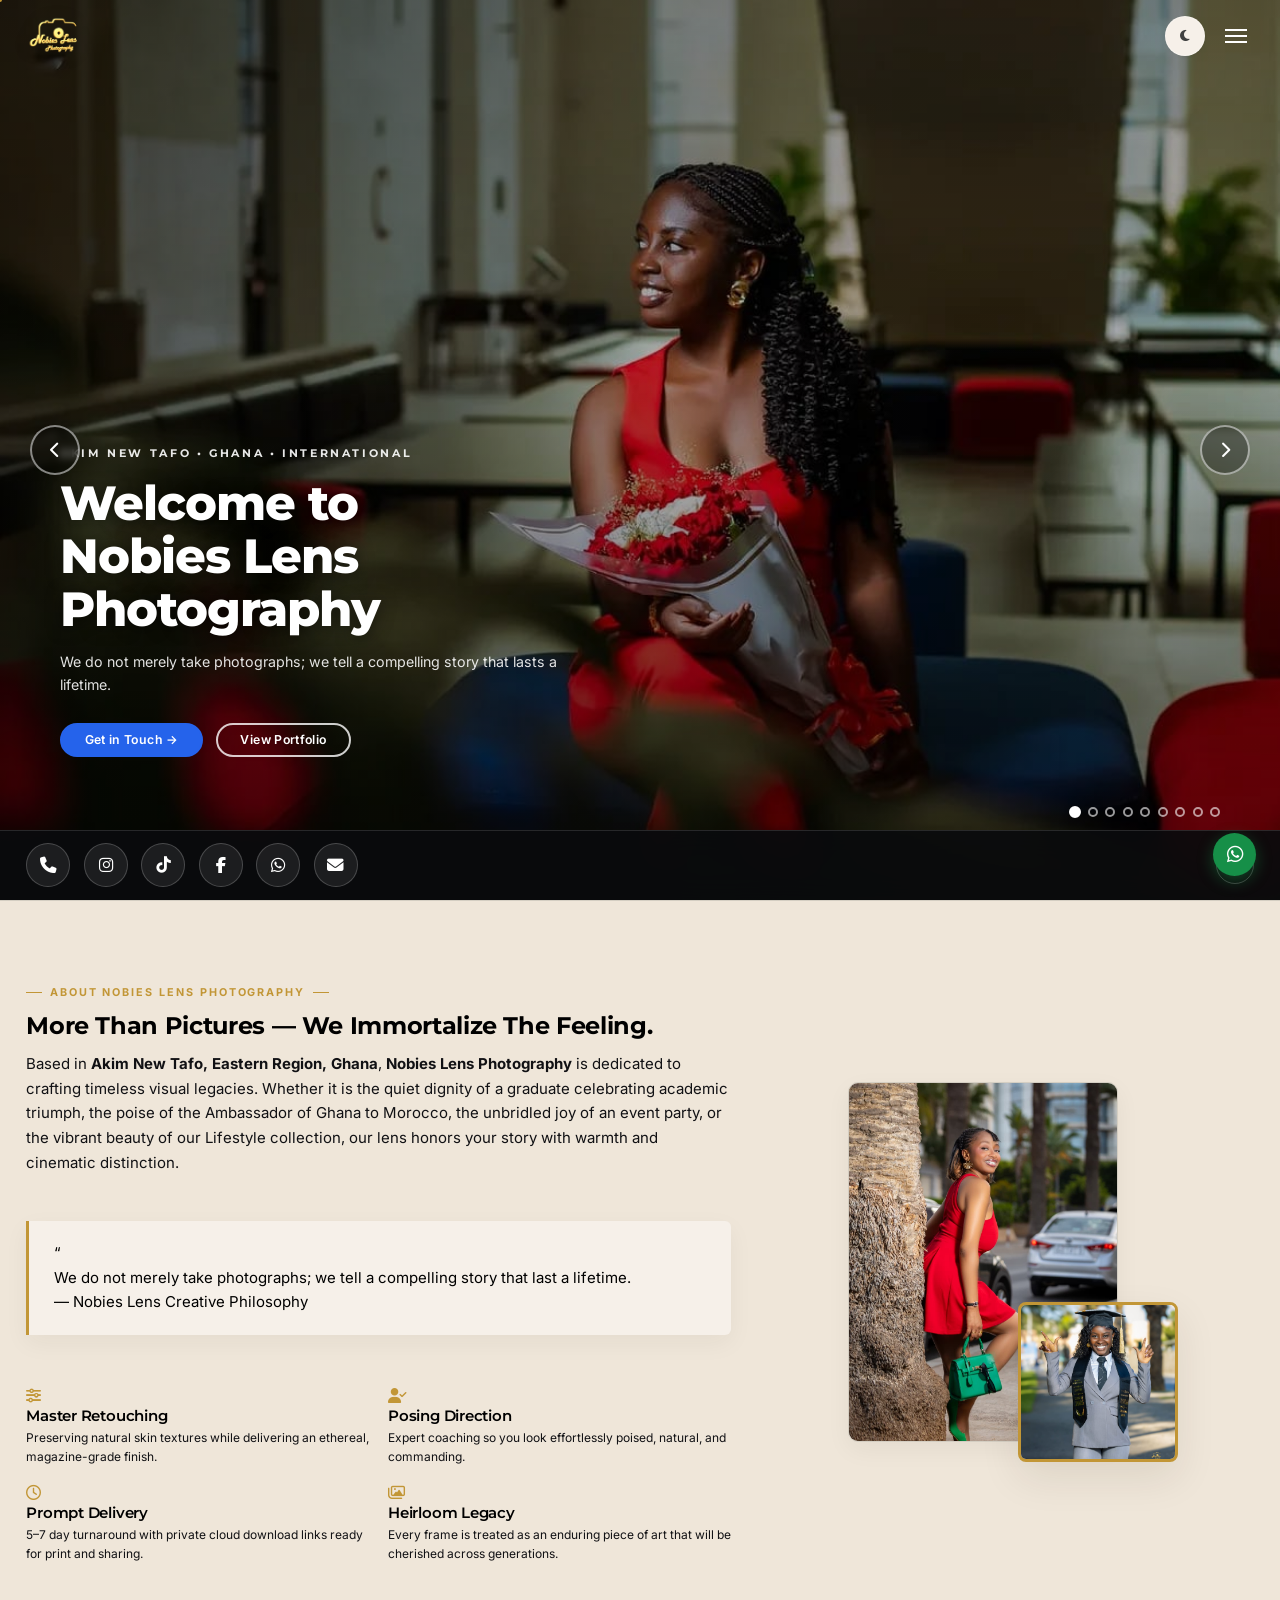
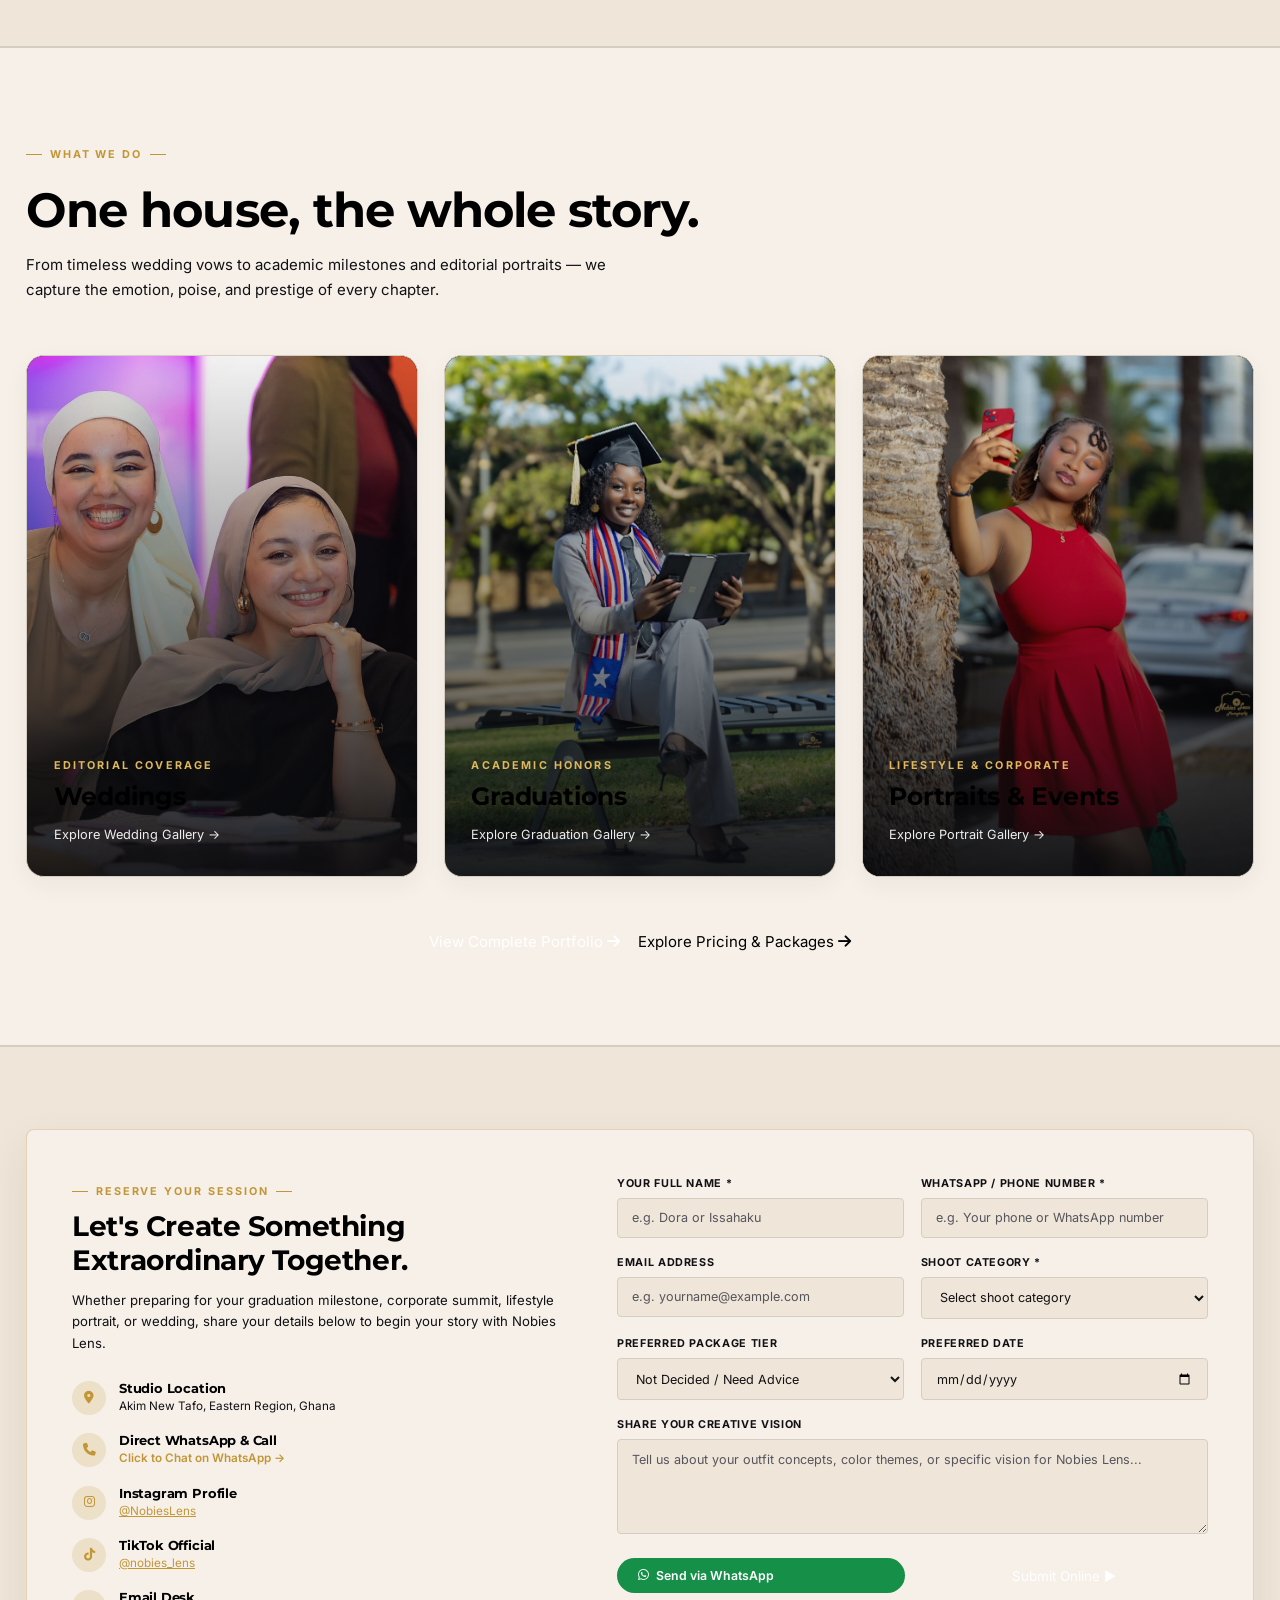
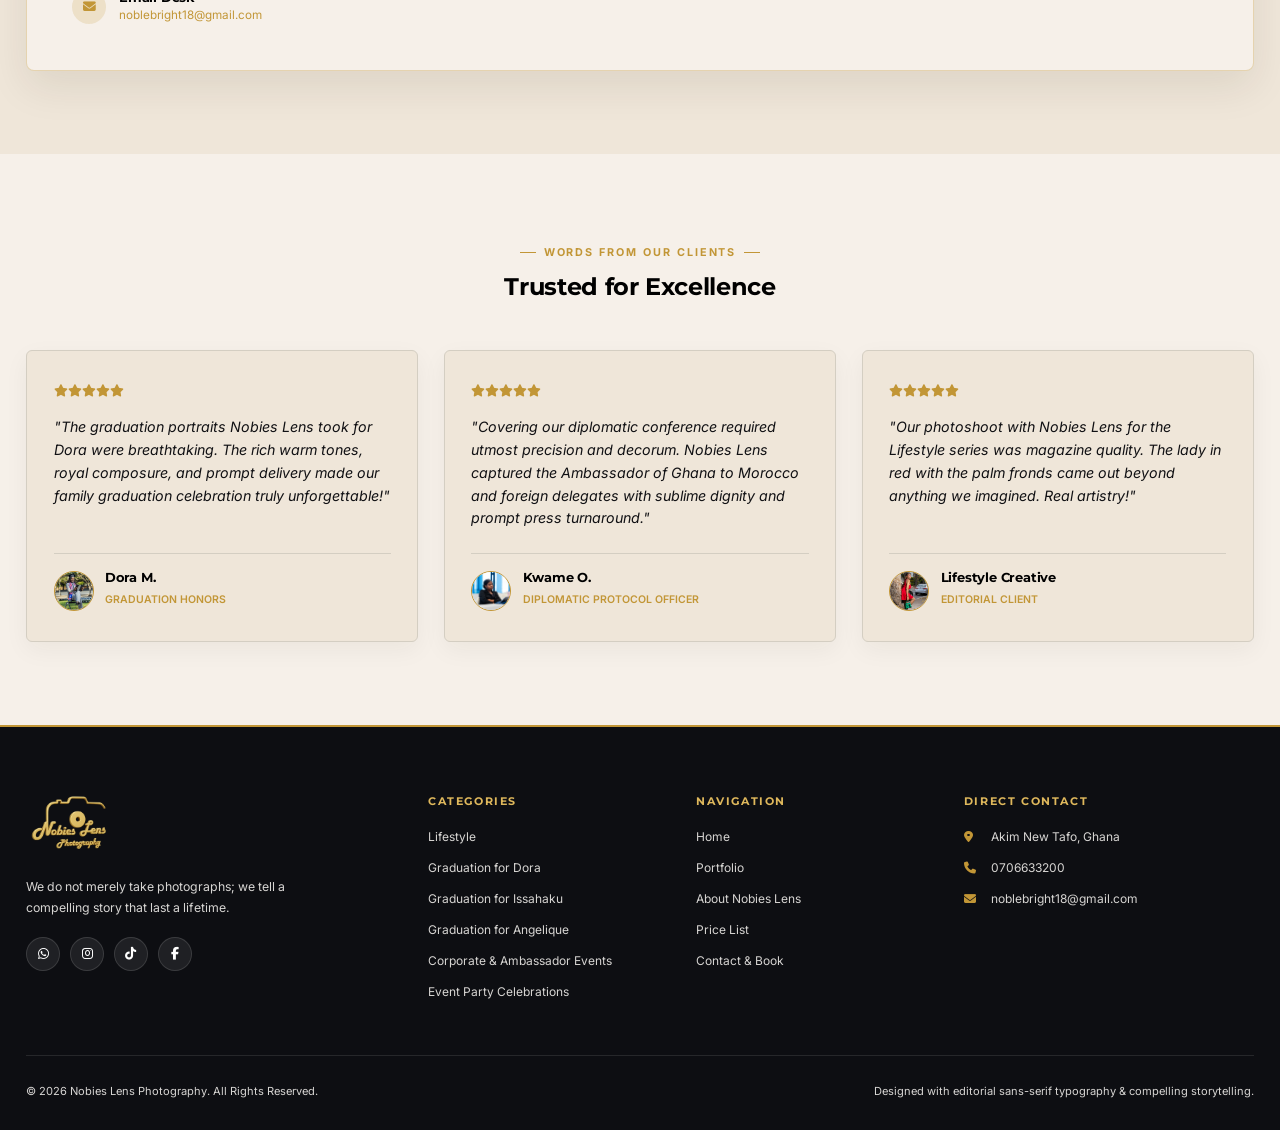
==== commit 8c219c4c: "Update typography to premier Google Fonts sans-serif pairing (Montserrat + Inter) and refine WhatsAp" ====
--- a/index.html
+++ b/index.html
@@ -56,10 +56,10 @@
     }
     </script>
     
-    <!-- Google Fonts: Poppins (Clean, Modern & Editorial) -->
+    <!-- Google Fonts Sans-Serif Pairing: Montserrat (Headings) & Inter (Body) -->
     <link rel="preconnect" href="https://fonts.googleapis.com">
     <link rel="preconnect" href="https://fonts.gstatic.com" crossorigin>
-    <link href="https://fonts.googleapis.com/css2?family=Poppins:ital,wght@0,300;0,400;0,500;0,600;0,700;0,800;0,900;1,300;1,400;1,600&display=swap" rel="stylesheet">
+    <link href="https://fonts.googleapis.com/css2?family=Inter:wght@300;400;500;600;700&family=Montserrat:ital,wght@0,400;0,500;0,600;0,700;0,800;0,900;1,400;1,600&display=swap" rel="stylesheet">
     
     <!-- Font Awesome Icons -->
     <link rel="stylesheet" href="https://cdnjs.cloudflare.com/ajax/libs/font-awesome/6.5.1/css/all.min.css">
@@ -680,14 +680,14 @@
 
             <div class="footer-bottom">
                 <div>&copy; 2026 Nobies Lens Photography. All Rights Reserved.</div>
-                <div>Designed with Poppins typography &amp; compelling storytelling.</div>
+                <div>Designed with editorial sans-serif typography &amp; compelling storytelling.</div>
             </div>
         </div>
     </footer>
 
     <!-- FLOATING QUICK WHATSAPP BUTTON -->
     <div class="floating-whatsapp">
-        <div class="floating-wa-tooltip">Chat with Nobies Lens on WhatsApp</div>
+        <div class="floating-wa-tooltip">Contact Us on WhatsApp</div>
         <a href="https://wa.me/212706633200?text=Hello%20Nobies%20Lens%20Photography%2C%20I%20would%20like%20to%20inquire%20about%20booking%20a%20photoshoot" target="_blank" class="floating-wa-btn" aria-label="Direct WhatsApp Chat">
             <i class="fa-brands fa-whatsapp"></i>
         </a>
--- a/css/style.css
+++ b/css/style.css
@@ -1,20 +1,22 @@
 ﻿/* ==========================================================================
    NOBIES LENS PHOTOGRAPHY - MAIN STYLESHEET
-   Typography: Poppins (Clean, Compact, Editorial)
+   Typography: Google Fonts Sans-Serif Pairing:
+               - Montserrat (Display & Headings: Bold, Architectural, Geometric)
+               - Inter (Body & UI: Supremely Legible, Modern, Neutral)
    Layout: Full-Width Cinematic Hero (Inspired by Jema Studios)
-   Themes: Cream & White (#FFFFFF, #F6F2E9, #EFE7DA) + All-Black Midnight
+   Themes: Cream Palette (#F6F0E9 & #EFE6D9) + All-Black Midnight
    Custom Delicate Round Cursor (Proportional & Subtle)
    ========================================================================== */
 
-@import url('https://fonts.googleapis.com/css2?family=Poppins:ital,wght@0,300;0,400;0,500;0,600;0,700;0,800;1,300;1,400;1,600&display=swap');
+@import url('https://fonts.googleapis.com/css2?family=Inter:wght@300;400;500;600;700&family=Montserrat:ital,wght@0,400;0,500;0,600;0,700;0,800;0,900;1,400;1,600&display=swap');
 
 :root, [data-theme="light"] {
-    /* Cream & Warm Cream Palette (No Pure White Background) */
-    --color-bg-primary: #F9F5EC;    /* Soft Warm Linen Cream */
-    --color-bg-secondary: #EFE7DA;  /* Rich Almond Warm Cream */
-    --color-bg-tertiary: #E6DCB8;   /* Warm Latte Cream */
-    --color-bg-card: #FDFBF7;       /* Delicate Butter Cream for Cards */
-    --color-bg-elevated: #F5EFE3;   /* Layered Soft Cream */
+    /* Exact Cream Colors from User Reference Image */
+    --color-bg-primary: #F6F0E9;    /* Top Cream Band (#F6F0E9) */
+    --color-bg-secondary: #EFE6D9;  /* Bottom Cream Band (#EFE6D9) */
+    --color-bg-tertiary: #EFE6D9;   /* Bottom Cream Band (#EFE6D9) */
+    --color-bg-card: #F6F0E9;       /* Cream Card Surface */
+    --color-bg-elevated: #EFE6D9;   /* Layered Deeper Cream */
     
     --color-text-main: #000000;
     --color-text-muted: #111114;
@@ -33,21 +35,21 @@
     --color-pill-gold: #E5BE5E;
     --color-pill-gold-text: #0E0F12;
 
-    --color-whatsapp: #25D366;
-    --color-whatsapp-hover: #1EBE5D;
+    --color-whatsapp: #168F48;
+    --color-whatsapp-hover: #12783C;
     --color-instagram: #E1306C;
     --color-facebook: #1877F2;
 
-    --border-subtle: #E8E2D8;
+    --border-subtle: #D4CEC2;       /* Exact Dividing Border Line (#D4CEC2) */
     --border-gold: rgba(194, 150, 54, 0.32);
-    --border-card: #E4DBD0;
+    --border-card: #D4CEC2;
 
     --shadow-card: 0 8px 24px rgba(40, 30, 15, 0.05);
     --shadow-elevated: 0 16px 40px rgba(40, 30, 15, 0.09);
     --shadow-amber: 0 6px 20px rgba(194, 150, 54, 0.2);
 
-    --header-bg: rgba(249, 245, 236, 0.96);
-    --topbar-bg: #EFE7DA;
+    --header-bg: rgba(246, 240, 233, 0.96);
+    --topbar-bg: #EFE6D9;
     --footer-bg: #0D0E12;
     --footer-text: #FAF8F5;
 
@@ -55,8 +57,10 @@
     --cursor-dot: #C29636;
     --cursor-hover-bg: rgba(229, 190, 94, 0.18);
 
-    /* Typography */
-    --font-main: 'Poppins', -apple-system, BlinkMacSystemFont, 'Segoe UI', Roboto, sans-serif;
+    /* Typography: Google Fonts Sans-Serif Pairing */
+    --font-heading: 'Montserrat', -apple-system, BlinkMacSystemFont, 'Segoe UI', Roboto, sans-serif;
+    --font-body: 'Inter', -apple-system, BlinkMacSystemFont, 'Segoe UI', Roboto, sans-serif;
+    --font-main: var(--font-body);
     
     /* Reduced Scale Dimensions */
     --header-height: 72px;
@@ -109,7 +113,7 @@
 }
 
 /* ==========================================================================
-   RESET & TYPOGRAPHY (POPPINS WITH REDUCED FONT SIZES)
+   RESET & TYPOGRAPHY (MONTSERRAT DISPLAY + INTER BODY)
    ========================================================================== */
 *, *::before, *::after {
     box-sizing: border-box;
@@ -125,7 +129,7 @@
 body {
     background-color: var(--color-bg-primary);
     color: var(--color-text-main);
-    font-family: var(--font-main);
+    font-family: var(--font-body);
     font-weight: 400;
     line-height: 1.65;
     -webkit-font-smoothing: antialiased;
@@ -136,7 +140,7 @@
 }
 
 h1, h2, h3, h4, h5, h6 {
-    font-family: var(--font-main);
+    font-family: var(--font-heading);
     color: var(--color-text-main);
     line-height: 1.25;
     letter-spacing: -0.015em;
@@ -149,7 +153,24 @@
 h5, h6 { font-weight: 600; }
 
 p, span, a, li, input, select, textarea, button {
-    font-family: var(--font-main);
+    font-family: var(--font-body);
+}
+
+.section-title,
+.section-eyebrow,
+.page-hero-title,
+.page-hero-eyebrow,
+.slide-title,
+.slide-eyebrow,
+.what-we-do-title,
+.what-we-do-eyebrow,
+.about-quote,
+.pricing-tier-name,
+.pricing-price,
+.stat-num,
+.stat-number,
+.brand-name {
+    font-family: var(--font-heading);
 }
 
 img {
@@ -367,7 +388,7 @@
 .btn-whatsapp:hover {
     background: var(--color-whatsapp-hover);
     transform: translateY(-1.5px);
-    box-shadow: 0 4px 16px rgba(37, 211, 102, 0.3);
+    box-shadow: 0 4px 16px rgba(22, 143, 72, 0.4);
 }
 
 /* ==========================================================================
@@ -1193,7 +1214,7 @@
 }
 
 /* ==========================================================================
-   DIRECT CONTACT & WHATSAPP SECTION (ALMOND CREAM #EFE7DA)
+   DIRECT CONTACT & WHATSAPP SECTION (CREAM #EFE6D9)
    ========================================================================== */
 .contact-section {
     padding: 5.5rem 0;
@@ -1247,7 +1268,7 @@
     flex-shrink: 0;
 }
 
-.social-icon-box.wa { background: rgba(37, 211, 102, 0.15); color: var(--color-whatsapp); }
+.social-icon-box.wa { background: rgba(22, 143, 72, 0.15); color: var(--color-whatsapp); }
 .social-icon-box.ig { background: rgba(194, 150, 54, 0.15); color: var(--color-gold); }
 .social-icon-box.fb { background: rgba(24, 119, 242, 0.15); color: var(--color-facebook); }
 
@@ -1406,7 +1427,7 @@
 
 .form-feedback.success {
     display: block;
-    background: rgba(37, 211, 102, 0.15);
+    background: rgba(22, 143, 72, 0.15);
     border: 1px solid var(--color-whatsapp);
     color: var(--color-text-main);
 }
@@ -1564,16 +1585,16 @@
 }
 
 .floating-wa-btn {
-    width: 50px; /* Reduced from 62px */
-    height: 50px;
+    width: 43px; /* Reduced from 50px */
+    height: 43px;
     border-radius: 50%;
     background: var(--color-whatsapp);
     color: #ffffff;
     display: flex;
     align-items: center;
     justify-content: center;
-    font-size: 1.5rem; /* Reduced from 2rem */
-    box-shadow: 0 6px 20px rgba(37, 211, 102, 0.4);
+    font-size: 1.25rem; /* Reduced from 1.5rem */
+    box-shadow: 0 5px 16px rgba(22, 143, 72, 0.45);
     transition: all var(--transition-smooth);
 }
 
@@ -1791,9 +1812,9 @@
 
 /* WhatsApp green pill */
 .btn-pill-whatsapp {
-    background: #25d366;
+    background: var(--color-whatsapp);
     color: #ffffff;
-    border: 2px solid #25d366;
+    border: 2px solid var(--color-whatsapp);
     padding: 0.6rem 1.5rem;
     border-radius: 50px;
     font-size: 0.82rem;
@@ -1807,10 +1828,10 @@
     white-space: nowrap;
 }
 .btn-pill-whatsapp:hover {
-    background: #1ebe5d;
-    border-color: #1ebe5d;
+    background: var(--color-whatsapp-hover);
+    border-color: var(--color-whatsapp-hover);
     transform: translateY(-2px);
-    box-shadow: 0 6px 20px rgba(37,211,102,0.35);
+    box-shadow: 0 6px 20px rgba(22, 143, 72, 0.4);
 }
 
 /* Stats row below the pills */
@@ -1879,7 +1900,7 @@
     color: var(--color-text-main);
     font-size: 0.8rem;
     font-weight: 500;
-    font-family: 'Poppins', sans-serif;
+    font-family: var(--font-body);
     cursor: pointer;
     box-shadow: 0 1px 3px rgba(0, 0, 0, 0.04);
     transition: all var(--transition-fast);
@@ -2316,7 +2337,7 @@
 
 /* Slide Title */
 .slide-title {
-    font-family: var(--font-main);
+    font-family: var(--font-heading);
     font-size: clamp(1.8rem, 4vw, 3.2rem);
     font-weight: 800;
     line-height: 1.1;
@@ -2767,7 +2788,7 @@
 }
 
 .what-we-do-title {
-    font-family: var(--font-main);
+    font-family: var(--font-heading);
     font-size: clamp(2rem, 3.8vw, 3.2rem);
     font-weight: 700;
     line-height: 1.15;
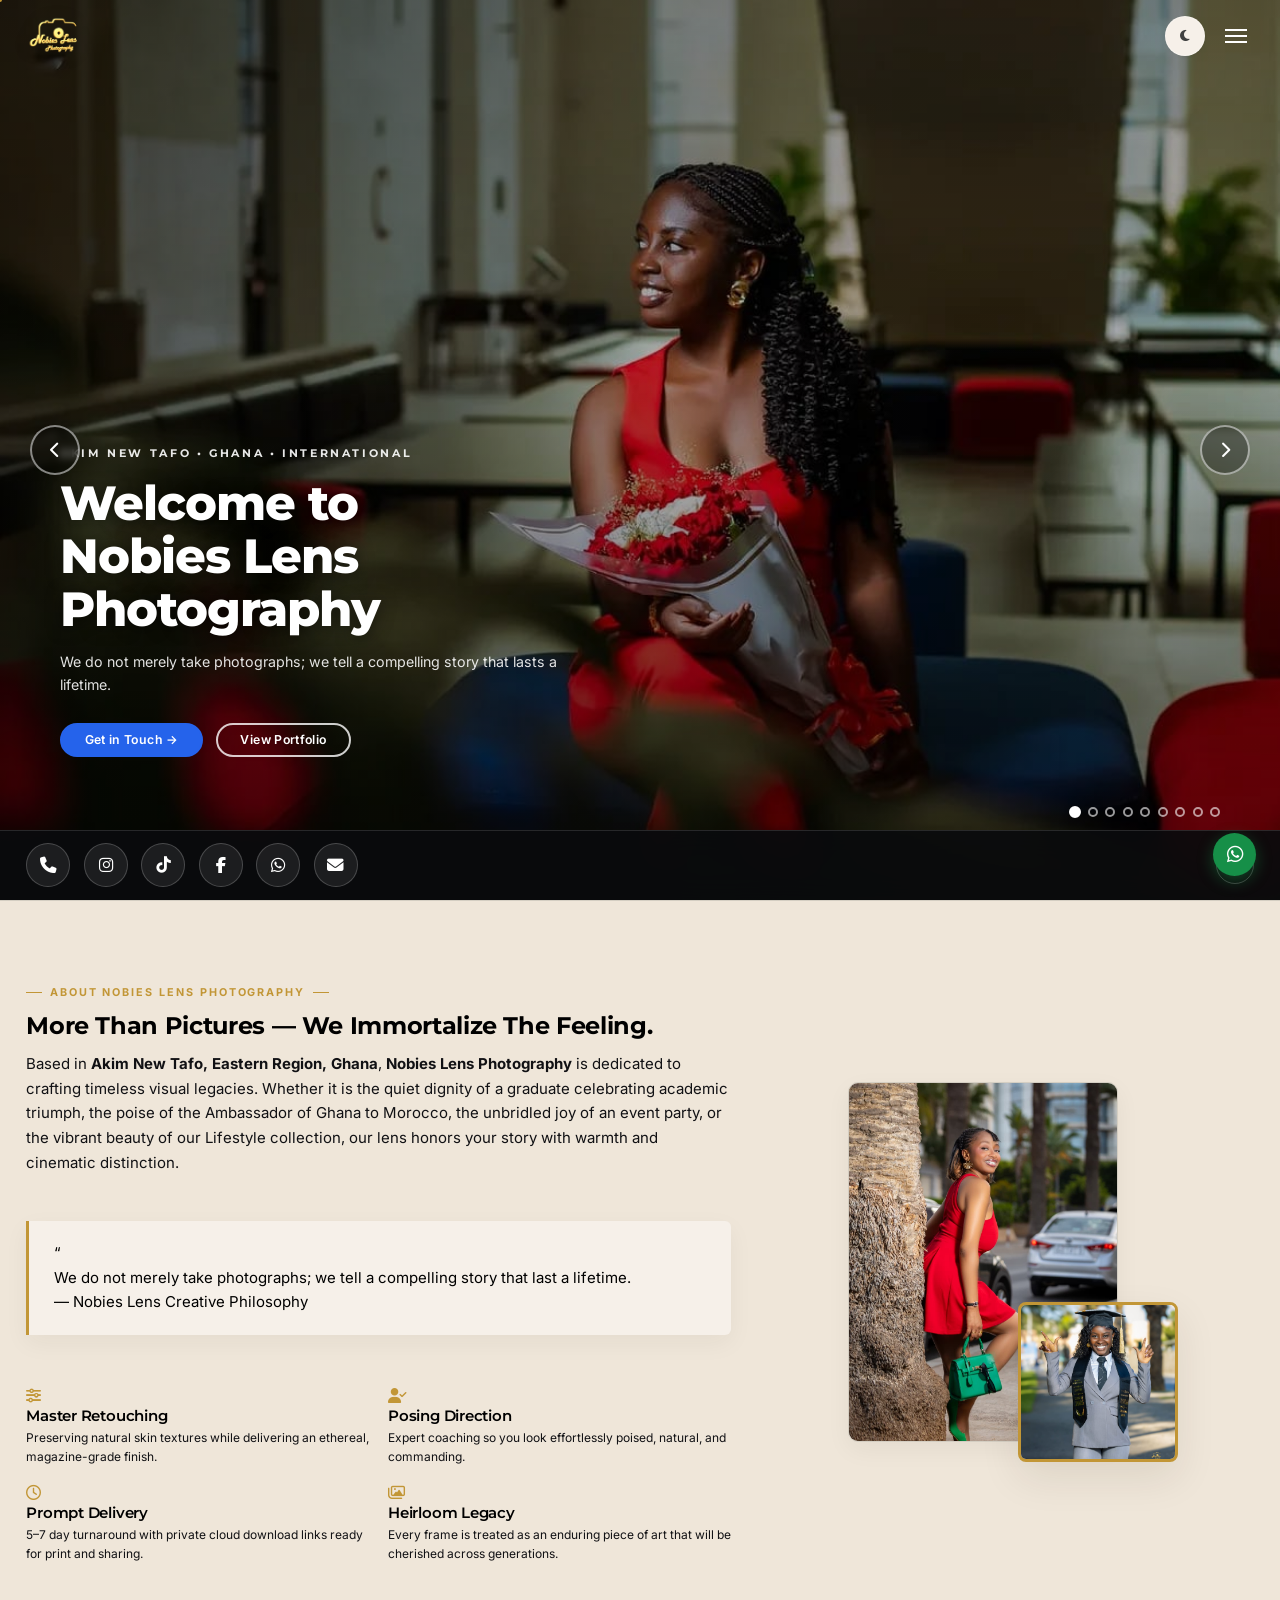
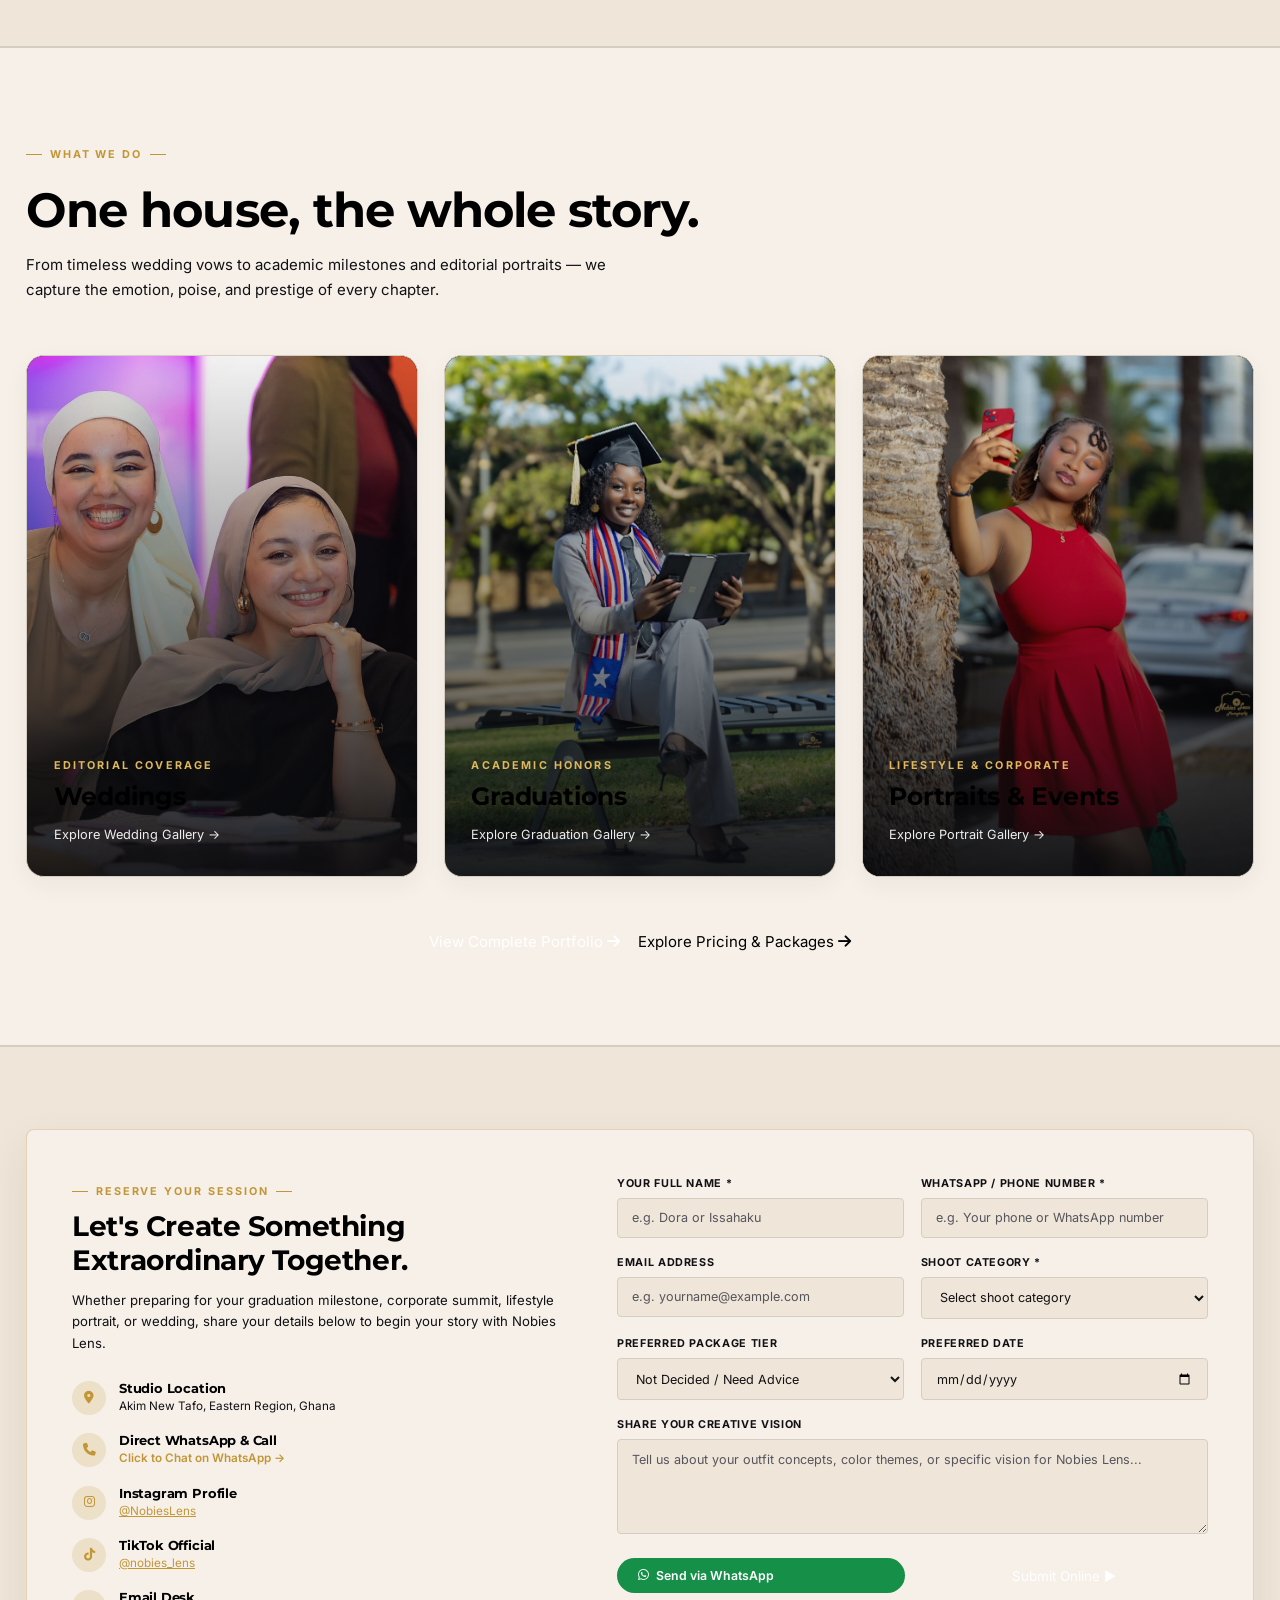
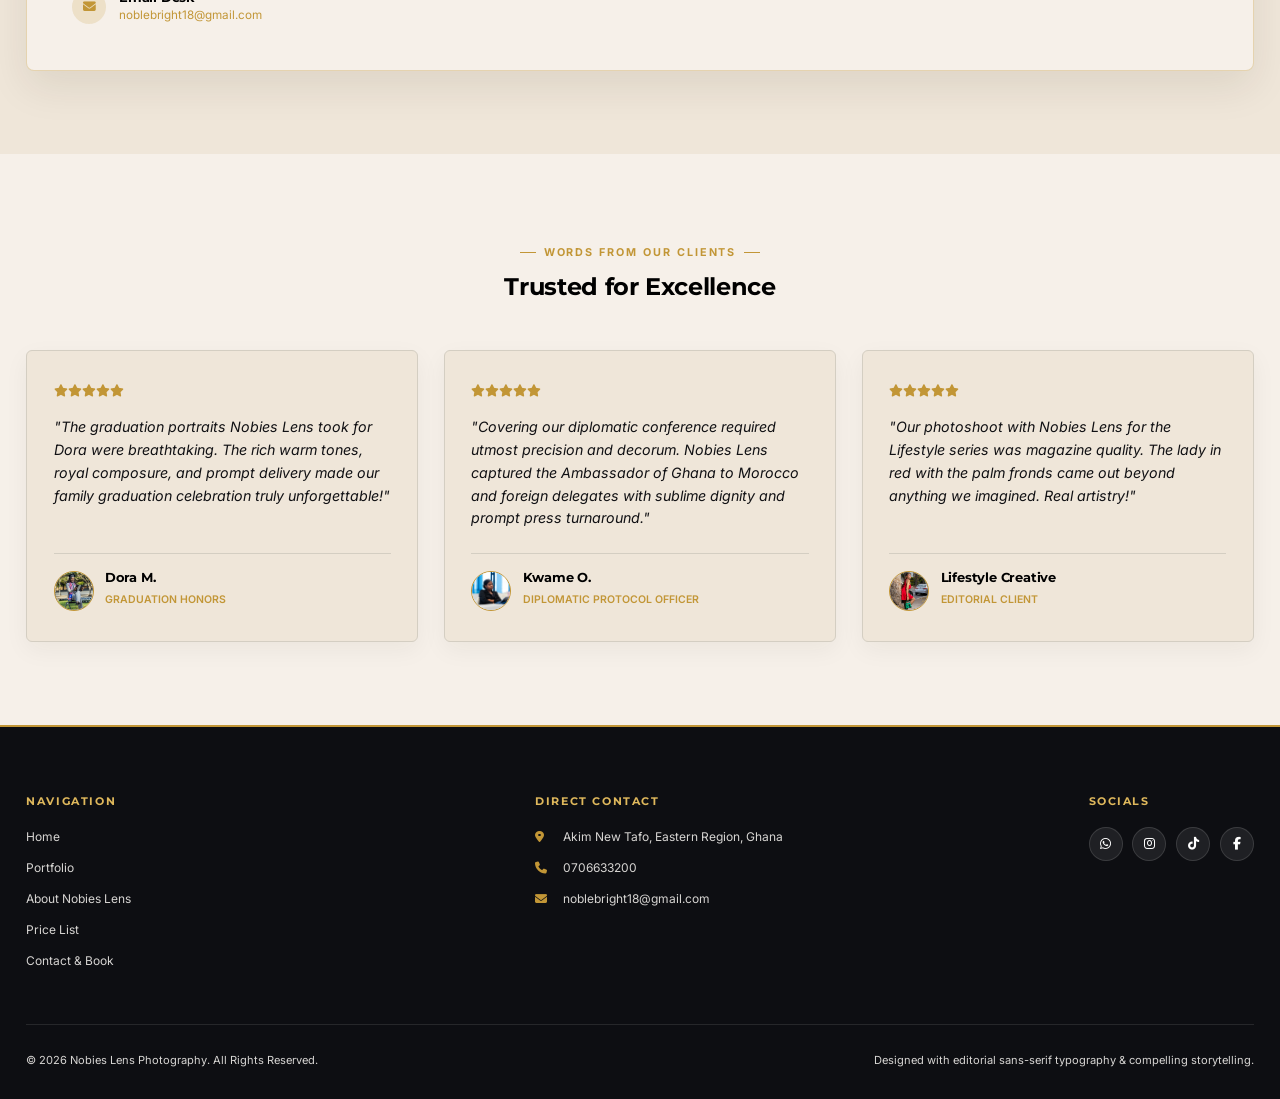
==== commit 72dc40f7: "Simplify footer: remove repeated logo, storytelling quote, and categories; position social icons to " ====
--- a/index.html
+++ b/index.html
@@ -623,33 +623,6 @@
     <footer class="main-footer">
         <div class="container footer-content">
             <div class="footer-top">
-                <div class="footer-brand">
-                    <a href="#home" class="brand-logo" aria-label="Nobies Lens Photography">
-                        <img src="assets/images/nobies-lens-logo.png" alt="Nobies Lens Photography Official Logo" style="height: 60px; width: auto; object-fit: contain;">
-                    </a>
-                    <p>
-                        We do not merely take photographs;  we tell a compelling story that last a lifetime.
-                    </p>
-                    <div class="footer-socials">
-                        <a href="https://wa.me/212706633200" target="_blank" class="footer-social-btn" title="Chat on WhatsApp"><i class="fa-brands fa-whatsapp"></i></a>
-                        <a href="https://www.instagram.com/nobies_lens/" target="_blank" class="footer-social-btn link-instagram-direct" title="Instagram"><i class="fa-brands fa-instagram"></i></a>
-                        <a href="https://www.tiktok.com/@nobies_lens" target="_blank" class="footer-social-btn" title="TikTok"><i class="fa-brands fa-tiktok"></i></a>
-                        <a href="https://www.facebook.com/share/1a6Kfqfyds/" target="_blank" class="footer-social-btn" title="Facebook"><i class="fa-brands fa-facebook-f"></i></a>
-                    </div>
-                </div>
-
-                <div class="footer-col">
-                    <h4>Categories</h4>
-                    <div class="footer-links">
-                        <a href="portfolio.html?cat=lifestyle" class="footer-link">Lifestyle</a>
-                        <a href="portfolio.html?cat=graduation" class="footer-link">Graduation for Dora</a>
-                        <a href="portfolio.html?cat=graduation" class="footer-link">Graduation for Issahaku</a>
-                        <a href="portfolio.html?cat=graduation" class="footer-link">Graduation for Angelique</a>
-                        <a href="portfolio.html?cat=corporate" class="footer-link">Corporate &amp; Ambassador Events</a>
-                        <a href="portfolio.html?cat=party" class="footer-link">Event Party Celebrations</a>
-                    </div>
-                </div>
-
                 <div class="footer-col">
                     <h4>Navigation</h4>
                     <div class="footer-links">
@@ -661,19 +634,33 @@
                     </div>
                 </div>
 
-                <div class="footer-col">
-                    <h4>Direct Contact</h4>
-                    <div class="footer-contact-item">
-                        <i class="fa-solid fa-location-dot text-gold"></i>
-                        <span>Akim New Tafo, Ghana</span>
-                    </div>
-                    <div class="footer-contact-item">
-                        <i class="fa-solid fa-phone text-gold"></i>
-                        <span><a href="tel:0706633200" style="color:inherit; text-decoration:none;">0706633200</a></span>
-                    </div>
-                    <div class="footer-contact-item">
-                        <i class="fa-solid fa-envelope text-gold"></i>
-                        <span><a href="mailto:noblebright18@gmail.com" style="color:inherit; text-decoration:none;">noblebright18@gmail.com</a></span>
+                <div class="footer-col footer-contact-col">
+                    <div class="footer-contact-wrapper">
+                        <div class="footer-contact-info">
+                            <h4>Direct Contact</h4>
+                            <div class="footer-contact-item">
+                                <i class="fa-solid fa-location-dot text-gold"></i>
+                                <span>Akim New Tafo, Eastern Region, Ghana</span>
+                            </div>
+                            <div class="footer-contact-item">
+                                <i class="fa-solid fa-phone text-gold"></i>
+                                <span><a href="tel:0706633200" style="color:inherit; text-decoration:none;">0706633200</a></span>
+                            </div>
+                            <div class="footer-contact-item">
+                                <i class="fa-solid fa-envelope text-gold"></i>
+                                <span><a href="mailto:noblebright18@gmail.com" style="color:inherit; text-decoration:none;">noblebright18@gmail.com</a></span>
+                            </div>
+                        </div>
+
+                        <div class="footer-contact-socials">
+                            <h4>Socials</h4>
+                            <div class="footer-socials">
+                                <a href="https://wa.me/212706633200" target="_blank" class="footer-social-btn" title="Chat on WhatsApp"><i class="fa-brands fa-whatsapp"></i></a>
+                                <a href="https://www.instagram.com/nobies_lens/" target="_blank" class="footer-social-btn link-instagram-direct" title="Instagram"><i class="fa-brands fa-instagram"></i></a>
+                                <a href="https://www.tiktok.com/@nobies_lens" target="_blank" class="footer-social-btn" title="TikTok"><i class="fa-brands fa-tiktok"></i></a>
+                                <a href="https://www.facebook.com/share/1a6Kfqfyds/" target="_blank" class="footer-social-btn" title="Facebook"><i class="fa-brands fa-facebook-f"></i></a>
+                            </div>
+                        </div>
                     </div>
                 </div>
             </div>
--- a/css/style.css
+++ b/css/style.css
@@ -1492,17 +1492,31 @@
 
 .footer-top {
     display: grid;
-    grid-template-columns: 1.6fr 1fr 1fr 1.3fr;
-    gap: 3rem;
+    grid-template-columns: 1fr 1.6fr;
+    gap: 4rem;
     margin-bottom: 3.5rem;
-}
-
-.footer-brand p {
-    font-size: 0.82rem;
-    color: rgba(250, 248, 245, 0.7);
-    line-height: 1.7;
-    margin-top: 1rem;
-    max-width: 320px;
+    align-items: start;
+}
+
+.footer-contact-wrapper {
+    display: flex;
+    justify-content: space-between;
+    align-items: flex-start;
+    gap: 2.5rem;
+}
+
+.footer-contact-info {
+    flex: 1;
+}
+
+.footer-contact-socials {
+    flex-shrink: 0;
+}
+
+.footer-contact-socials .footer-socials {
+    margin-top: 0;
+    flex-wrap: wrap;
+    max-width: 170px;
 }
 
 .footer-col h4 {
@@ -1754,7 +1768,26 @@
     .hero-main-title { font-size: 1.45rem; line-height: 1.22; }
     .hero-subdescription { font-size: 0.78rem; line-height: 1.5; }
     .gallery-grid { grid-template-columns: 1fr; }
-    .footer-top { grid-template-columns: 1fr; }
+    .footer-top { grid-template-columns: 1fr; gap: 2rem; }
+    .footer-contact-wrapper {
+        display: flex;
+        flex-direction: row;
+        justify-content: space-between;
+        align-items: flex-start;
+        gap: 1rem;
+    }
+    .footer-contact-info {
+        flex: 1;
+    }
+    .footer-contact-socials {
+        flex-shrink: 0;
+    }
+    .footer-contact-socials .footer-socials {
+        display: grid;
+        grid-template-columns: repeat(2, 34px);
+        gap: 0.5rem;
+        margin-top: 0;
+    }
     .footer-bottom { flex-direction: column; gap: 1rem; text-align: center; }
 }
 
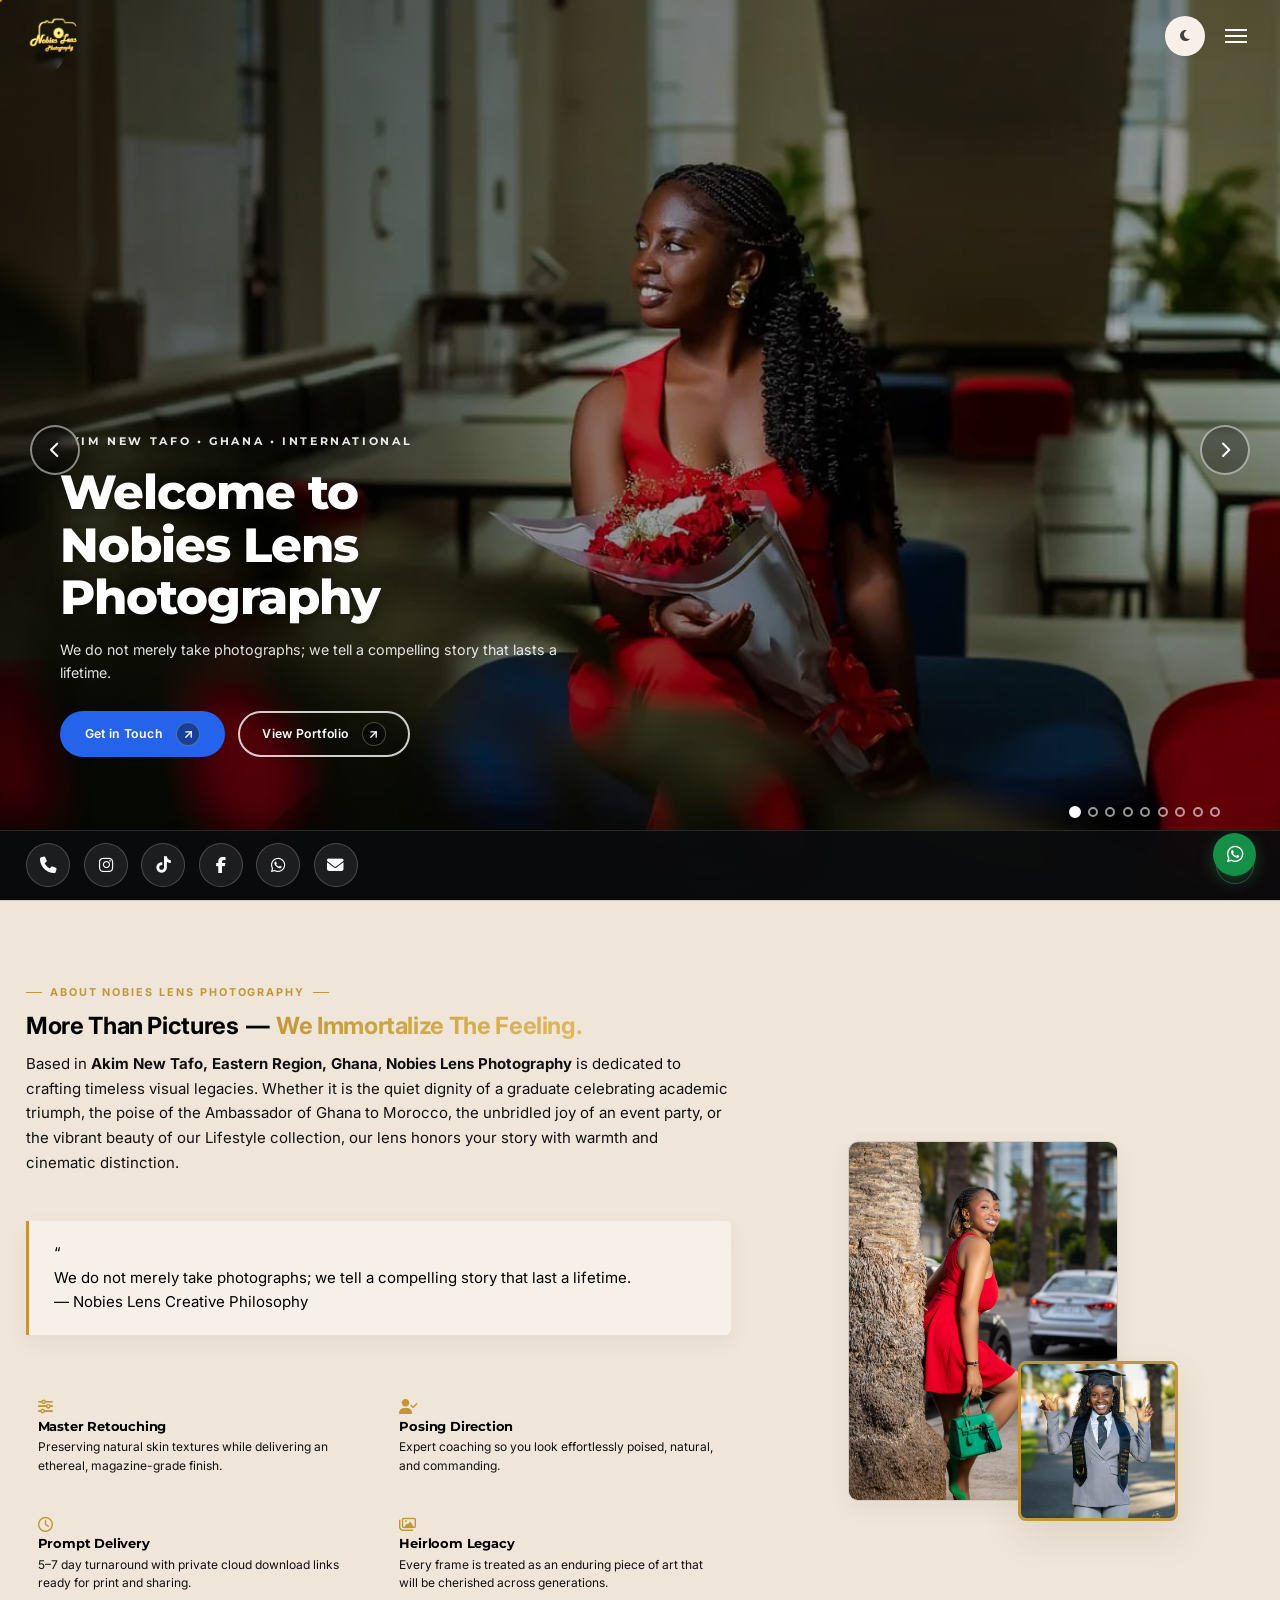
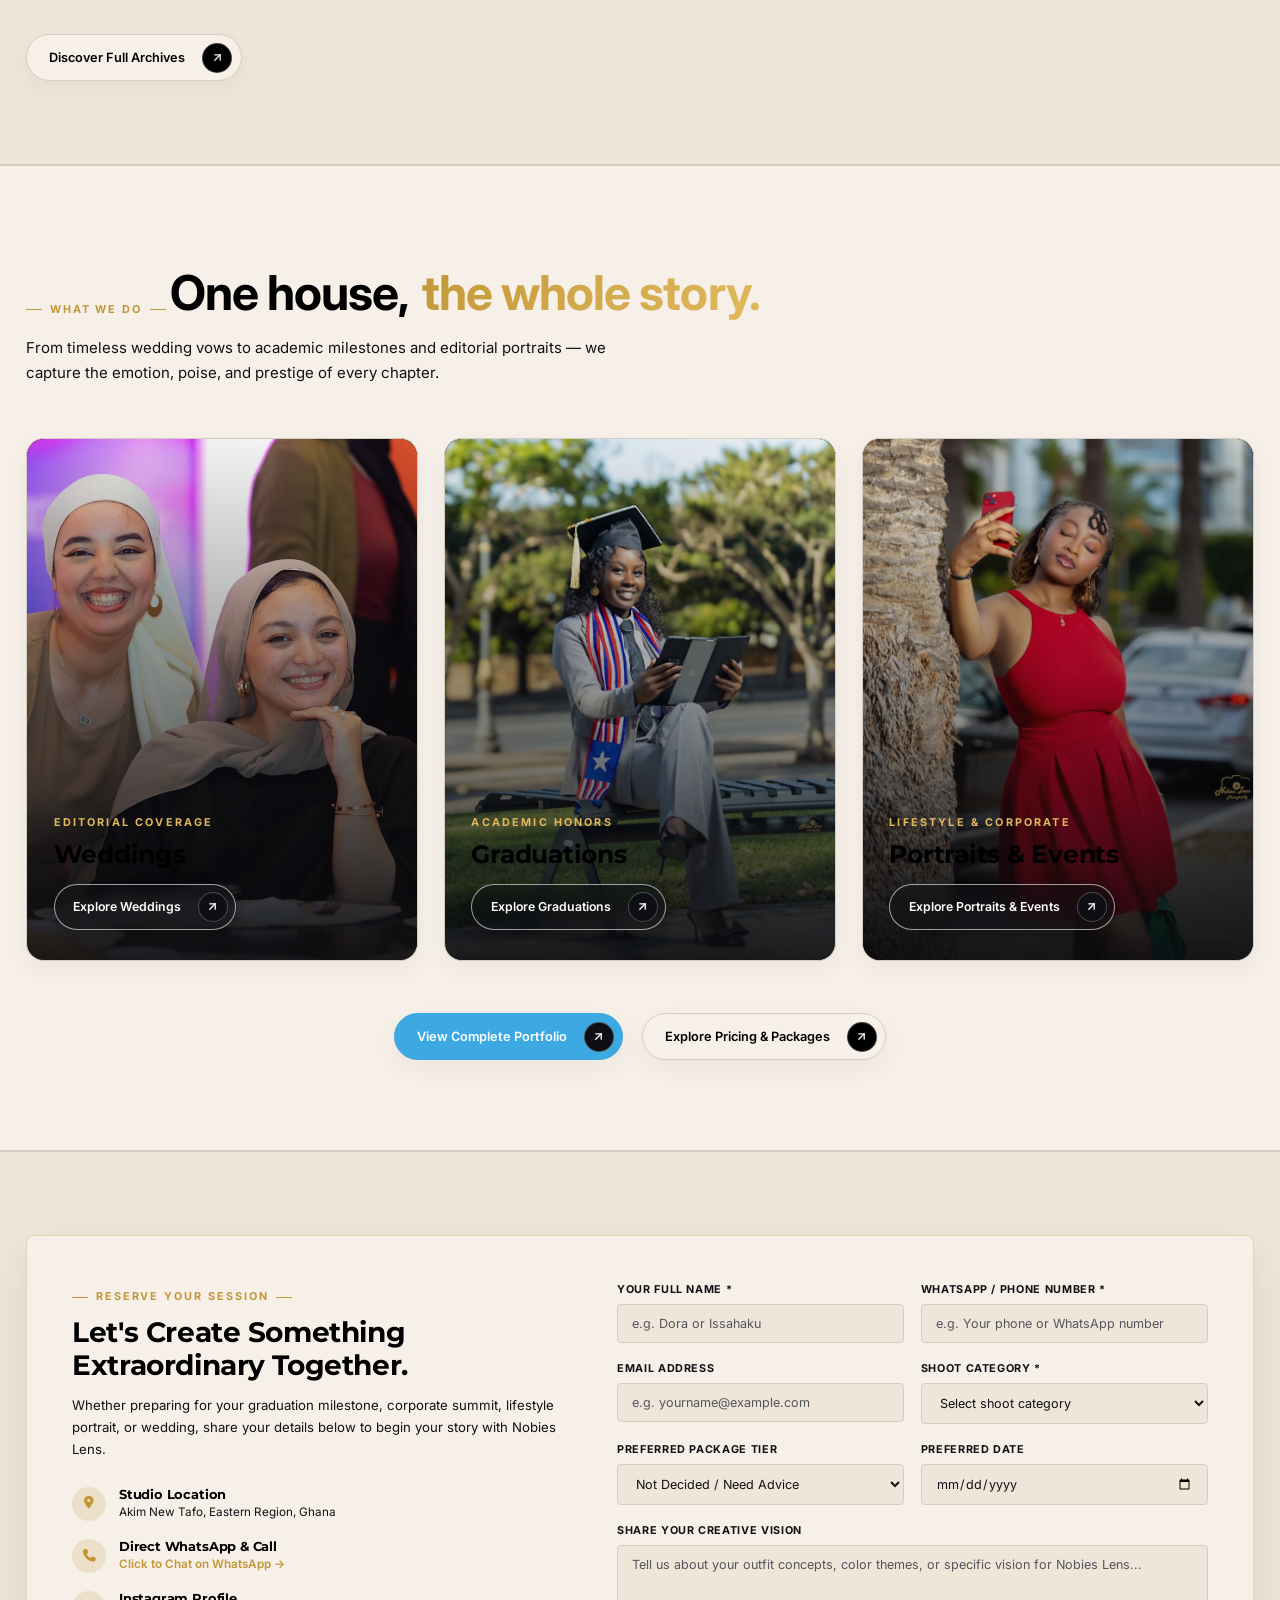
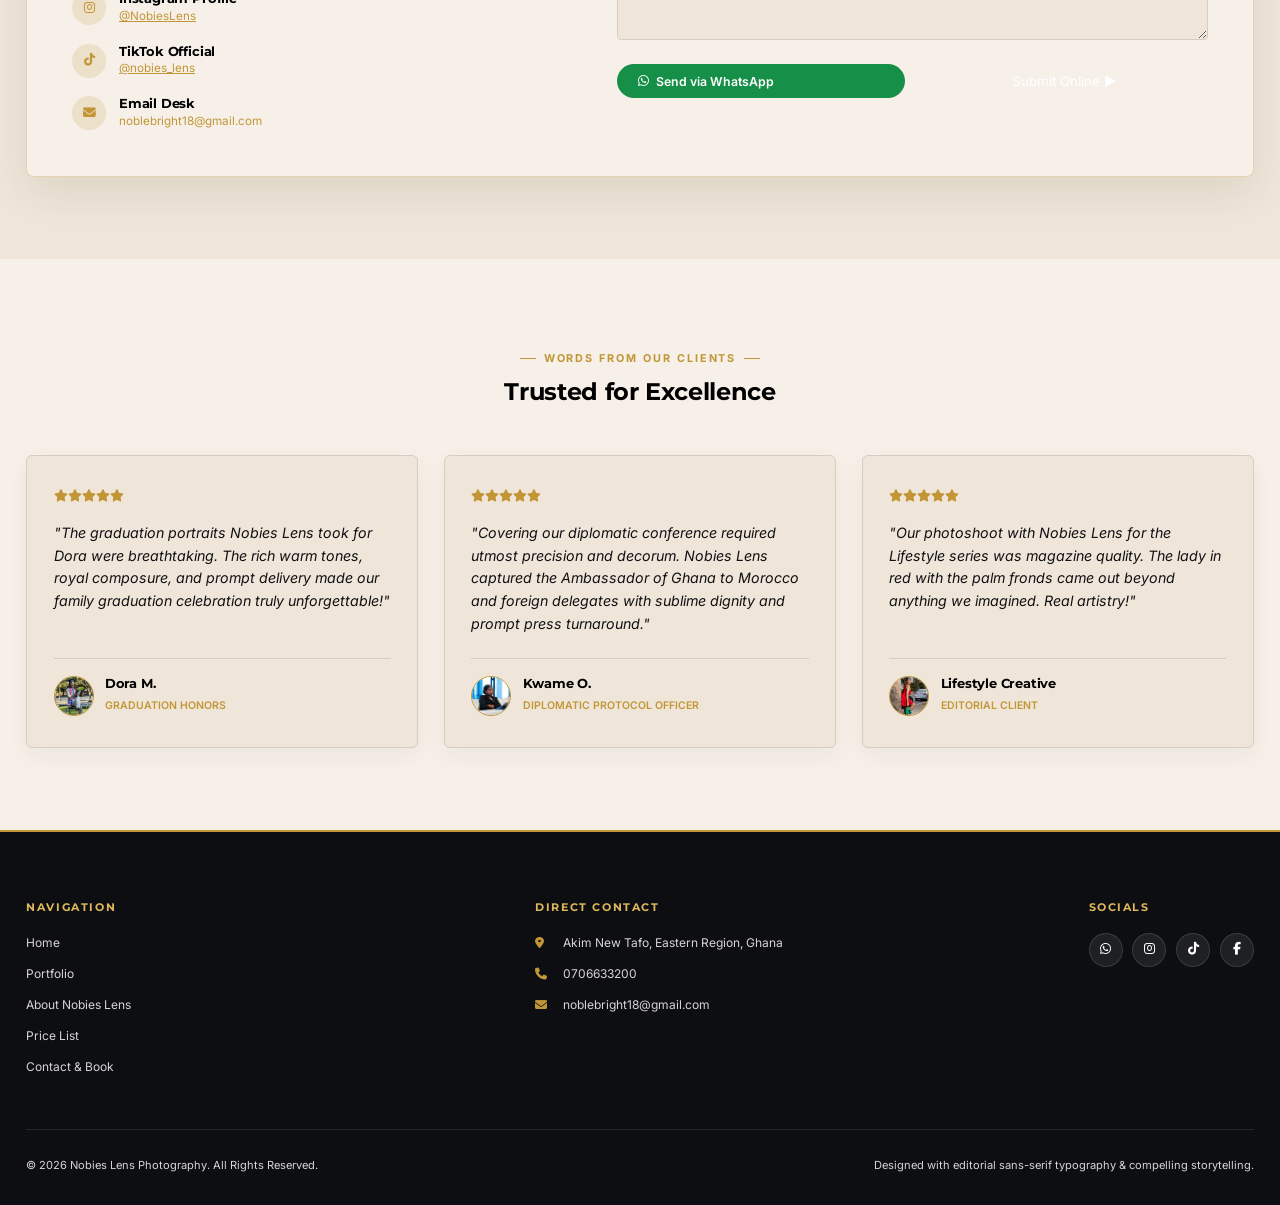
==== commit 6cfdcaa4: "Implement interactive hover text animations in About and What We Do sections and segment arrow pill " ====
--- a/index.html
+++ b/index.html
@@ -141,8 +141,18 @@
                     <h1 class="slide-title">Welcome to<br>Nobies Lens Photography</h1>
                     <p class="slide-description">We do not merely take photographs; we tell a compelling story that lasts a lifetime.</p>
                     <div class="slide-actions">
-                        <a href="#contact" class="btn-pill btn-pill-primary">Get in Touch &rarr;</a>
-                        <a href="portfolio.html" class="btn-pill btn-pill-outline">View Portfolio</a>
+                        <a href="#contact" class="btn-pill btn-pill-primary">
+                            <span>Get in Touch</span>
+                            <span class="btn-arrow-circle">
+                                <svg viewBox="0 0 24 24" width="13" height="13" fill="none" stroke="currentColor" stroke-width="2.5" stroke-linecap="round" stroke-linejoin="round"><line x1="7" y1="17" x2="17" y2="7"></line><polyline points="7 7 17 7 17 17"></polyline></svg>
+                            </span>
+                        </a>
+                        <a href="portfolio.html" class="btn-pill btn-pill-outline">
+                            <span>View Portfolio</span>
+                            <span class="btn-arrow-circle">
+                                <svg viewBox="0 0 24 24" width="13" height="13" fill="none" stroke="currentColor" stroke-width="2.5" stroke-linecap="round" stroke-linejoin="round"><line x1="7" y1="17" x2="17" y2="7"></line><polyline points="7 7 17 7 17 17"></polyline></svg>
+                            </span>
+                        </a>
                     </div>
                 </div>
             </div>
@@ -156,7 +166,12 @@
                     <h1 class="slide-title">Lifestyle &amp;<br>Portrait Sessions</h1>
                     <p class="slide-description">From editorial fashion to personal branding, we create stunning lifestyle portraits that capture your unique essence and style.</p>
                     <div class="slide-actions">
-                        <a href="pricing.html#lifestyle" class="btn-pill btn-pill-primary">View Packages &rarr;</a>
+                        <a href="pricing.html#lifestyle" class="btn-pill btn-pill-primary">
+                            <span>View Packages</span>
+                            <span class="btn-arrow-circle">
+                                <svg viewBox="0 0 24 24" width="13" height="13" fill="none" stroke="currentColor" stroke-width="2.5" stroke-linecap="round" stroke-linejoin="round"><line x1="7" y1="17" x2="17" y2="7"></line><polyline points="7 7 17 7 17 17"></polyline></svg>
+                            </span>
+                        </a>
                     </div>
                 </div>
             </div>
@@ -170,7 +185,12 @@
                     <h1 class="slide-title">Corporate Events<br>&amp; Celebrations</h1>
                     <p class="slide-description">Every milestone deserves to be documented with precision and artistry. From intimate gatherings to grand galas, we capture the energy and emotion.</p>
                     <div class="slide-actions">
-                        <a href="pricing.html#corporate" class="btn-pill btn-pill-primary">Learn More &rarr;</a>
+                        <a href="pricing.html#corporate" class="btn-pill btn-pill-primary">
+                            <span>Learn More</span>
+                            <span class="btn-arrow-circle">
+                                <svg viewBox="0 0 24 24" width="13" height="13" fill="none" stroke="currentColor" stroke-width="2.5" stroke-linecap="round" stroke-linejoin="round"><line x1="7" y1="17" x2="17" y2="7"></line><polyline points="7 7 17 7 17 17"></polyline></svg>
+                            </span>
+                        </a>
                     </div>
                 </div>
             </div>
@@ -184,7 +204,12 @@
                     <h1 class="slide-title">Studio Portraits<br>That Tell Stories</h1>
                     <p class="slide-description">Crafted in our professional studio with expert lighting and creative direction. Every frame is a masterpiece designed for lasting impact.</p>
                     <div class="slide-actions">
-                        <a href="#contact" class="btn-pill btn-pill-primary">Book a Session &rarr;</a>
+                        <a href="#contact" class="btn-pill btn-pill-primary">
+                            <span>Book a Session</span>
+                            <span class="btn-arrow-circle">
+                                <svg viewBox="0 0 24 24" width="13" height="13" fill="none" stroke="currentColor" stroke-width="2.5" stroke-linecap="round" stroke-linejoin="round"><line x1="7" y1="17" x2="17" y2="7"></line><polyline points="7 7 17 7 17 17"></polyline></svg>
+                            </span>
+                        </a>
                     </div>
                 </div>
             </div>
@@ -198,7 +223,12 @@
                     <h1 class="slide-title">Outdoor Fashion<br>&amp; Lifestyle</h1>
                     <p class="slide-description">Natural light, stunning locations, and effortless poise. Our outdoor sessions blend fashion photography with authentic storytelling.</p>
                     <div class="slide-actions">
-                        <a href="portfolio.html?cat=lifestyle" class="btn-pill btn-pill-primary">See Gallery &rarr;</a>
+                        <a href="portfolio.html?cat=lifestyle" class="btn-pill btn-pill-primary">
+                            <span>See Gallery</span>
+                            <span class="btn-arrow-circle">
+                                <svg viewBox="0 0 24 24" width="13" height="13" fill="none" stroke="currentColor" stroke-width="2.5" stroke-linecap="round" stroke-linejoin="round"><line x1="7" y1="17" x2="17" y2="7"></line><polyline points="7 7 17 7 17 17"></polyline></svg>
+                            </span>
+                        </a>
                     </div>
                 </div>
             </div>
@@ -212,7 +242,12 @@
                     <h1 class="slide-title">Conference &amp;<br>Corporate Coverage</h1>
                     <p class="slide-description">Professional documentation of conferences, seminars, and corporate events. Discreet, dignified, and publication-ready imagery.</p>
                     <div class="slide-actions">
-                        <a href="pricing.html#corporate" class="btn-pill btn-pill-primary">Corporate Packages &rarr;</a>
+                        <a href="pricing.html#corporate" class="btn-pill btn-pill-primary">
+                            <span>Corporate Packages</span>
+                            <span class="btn-arrow-circle">
+                                <svg viewBox="0 0 24 24" width="13" height="13" fill="none" stroke="currentColor" stroke-width="2.5" stroke-linecap="round" stroke-linejoin="round"><line x1="7" y1="17" x2="17" y2="7"></line><polyline points="7 7 17 7 17 17"></polyline></svg>
+                            </span>
+                        </a>
                     </div>
                 </div>
             </div>
@@ -226,7 +261,12 @@
                     <h1 class="slide-title">International<br>Editorial Sessions</h1>
                     <p class="slide-description">From Akim New Tafo to the world. Nobies Lens captures compelling stories across continents with the same editorial excellence and creative vision.</p>
                     <div class="slide-actions">
-                        <a href="#contact" class="btn-pill btn-pill-primary">Inquire Now &rarr;</a>
+                        <a href="#contact" class="btn-pill btn-pill-primary">
+                            <span>Inquire Now</span>
+                            <span class="btn-arrow-circle">
+                                <svg viewBox="0 0 24 24" width="13" height="13" fill="none" stroke="currentColor" stroke-width="2.5" stroke-linecap="round" stroke-linejoin="round"><line x1="7" y1="17" x2="17" y2="7"></line><polyline points="7 7 17 7 17 17"></polyline></svg>
+                            </span>
+                        </a>
                     </div>
                 </div>
             </div>
@@ -240,7 +280,12 @@
                     <h1 class="slide-title">Academic &amp;<br>Seminar Coverage</h1>
                     <p class="slide-description">Capturing the energy of learning environments, academic achievements, and intellectual pursuits with clarity and professionalism.</p>
                     <div class="slide-actions">
-                        <a href="#contact" class="btn-pill btn-pill-primary">Get a Quote &rarr;</a>
+                        <a href="#contact" class="btn-pill btn-pill-primary">
+                            <span>Get a Quote</span>
+                            <span class="btn-arrow-circle">
+                                <svg viewBox="0 0 24 24" width="13" height="13" fill="none" stroke="currentColor" stroke-width="2.5" stroke-linecap="round" stroke-linejoin="round"><line x1="7" y1="17" x2="17" y2="7"></line><polyline points="7 7 17 7 17 17"></polyline></svg>
+                            </span>
+                        </a>
                     </div>
                 </div>
             </div>
@@ -316,7 +361,11 @@
         <div class="container about-grid">
             <div class="about-content">
                 <div class="section-tag">About Nobies Lens Photography</div>
-                <h2 class="section-title">More Than Pictures &mdash; We Immortalize The Feeling.</h2>
+                <h2 class="section-title interactive-hover-title">
+                    <span class="anim-word">More Than Pictures</span> 
+                    <span class="title-dash">&mdash;</span> 
+                    <span class="anim-word highlight-gold">We Immortalize The Feeling.</span>
+                </h2>
                 <p class="text-muted" style="margin-bottom: 1.25rem;">
                     Based in <strong>Akim New Tafo, Eastern Region, Ghana</strong>, <strong>Nobies Lens Photography</strong> is dedicated to crafting timeless visual legacies. Whether it is the quiet dignity of a graduate celebrating academic triumph, the poise of the Ambassador of Ghana to Morocco, the unbridled joy of an event party, or the vibrant beauty of our Lifestyle collection, our lens honors your story with warmth and cinematic distinction.
                 </p>
@@ -350,6 +399,15 @@
                         <p>Every frame is treated as an enduring piece of art that will be cherished across generations.</p>
                     </div>
                 </div>
+
+                <div class="about-action" style="margin-top: 2rem;">
+                    <a href="portfolio.html" class="pill-arrow-btn pill-arrow-outline">
+                        <span>Discover Full Archives</span>
+                        <span class="btn-arrow-circle">
+                            <svg viewBox="0 0 24 24" width="13" height="13" fill="none" stroke="currentColor" stroke-width="2.5" stroke-linecap="round" stroke-linejoin="round"><line x1="7" y1="17" x2="17" y2="7"></line><polyline points="7 7 17 7 17 17"></polyline></svg>
+                        </span>
+                    </a>
+                </div>
             </div>
 
             <div class="about-visual">
@@ -370,7 +428,10 @@
         <div class="container">
             <div class="what-we-do-header">
                 <div class="section-tag">WHAT WE DO</div>
-                <h2 class="what-we-do-title">One house, the whole story.</h2>
+                <h2 class="what-we-do-title interactive-hover-title">
+                    <span class="anim-word">One house,</span> 
+                    <span class="anim-word highlight-gold">the whole story.</span>
+                </h2>
                 <p class="what-we-do-subtitle">
                     From timeless wedding vows to academic milestones and editorial portraits &mdash; we capture the emotion, poise, and prestige of every chapter.
                 </p>
@@ -384,7 +445,12 @@
                     <div class="what-we-do-content">
                         <span class="what-we-do-category">Editorial Coverage</span>
                         <h3 class="what-we-do-card-title">Weddings</h3>
-                        <span class="what-we-do-link-hint">Explore Wedding Gallery &rarr;</span>
+                        <div class="card-pill-btn">
+                            <span>Explore Weddings</span>
+                            <span class="btn-arrow-circle">
+                                <svg viewBox="0 0 24 24" width="13" height="13" fill="none" stroke="currentColor" stroke-width="2.5" stroke-linecap="round" stroke-linejoin="round"><line x1="7" y1="17" x2="17" y2="7"></line><polyline points="7 7 17 7 17 17"></polyline></svg>
+                            </span>
+                        </div>
                     </div>
                 </a>
 
@@ -395,7 +461,12 @@
                     <div class="what-we-do-content">
                         <span class="what-we-do-category">Academic Honors</span>
                         <h3 class="what-we-do-card-title">Graduations</h3>
-                        <span class="what-we-do-link-hint">Explore Graduation Gallery &rarr;</span>
+                        <div class="card-pill-btn">
+                            <span>Explore Graduations</span>
+                            <span class="btn-arrow-circle">
+                                <svg viewBox="0 0 24 24" width="13" height="13" fill="none" stroke="currentColor" stroke-width="2.5" stroke-linecap="round" stroke-linejoin="round"><line x1="7" y1="17" x2="17" y2="7"></line><polyline points="7 7 17 7 17 17"></polyline></svg>
+                            </span>
+                        </div>
                     </div>
                 </a>
 
@@ -406,19 +477,28 @@
                     <div class="what-we-do-content">
                         <span class="what-we-do-category">Lifestyle &amp; Corporate</span>
                         <h3 class="what-we-do-card-title">Portraits &amp; Events</h3>
-                        <span class="what-we-do-link-hint">Explore Portrait Gallery &rarr;</span>
+                        <div class="card-pill-btn">
+                            <span>Explore Portraits &amp; Events</span>
+                            <span class="btn-arrow-circle">
+                                <svg viewBox="0 0 24 24" width="13" height="13" fill="none" stroke="currentColor" stroke-width="2.5" stroke-linecap="round" stroke-linejoin="round"><line x1="7" y1="17" x2="17" y2="7"></line><polyline points="7 7 17 7 17 17"></polyline></svg>
+                            </span>
+                        </div>
                     </div>
                 </a>
             </div>
 
             <div class="what-we-do-actions">
-                <a href="portfolio.html" class="btn btn-touch btn-lg">
+                <a href="portfolio.html" class="pill-arrow-btn pill-arrow-primary">
                     <span>View Complete Portfolio</span>
-                    <i class="fa-solid fa-arrow-right"></i>
+                    <span class="btn-arrow-circle">
+                        <svg viewBox="0 0 24 24" width="13" height="13" fill="none" stroke="currentColor" stroke-width="2.5" stroke-linecap="round" stroke-linejoin="round"><line x1="7" y1="17" x2="17" y2="7"></line><polyline points="7 7 17 7 17 17"></polyline></svg>
+                    </span>
                 </a>
-                <a href="pricing.html" class="btn btn-outline btn-lg">
+                <a href="pricing.html" class="pill-arrow-btn pill-arrow-outline">
                     <span>Explore Pricing &amp; Packages</span>
-                    <i class="fa-solid fa-arrow-right"></i>
+                    <span class="btn-arrow-circle">
+                        <svg viewBox="0 0 24 24" width="13" height="13" fill="none" stroke="currentColor" stroke-width="2.5" stroke-linecap="round" stroke-linejoin="round"><line x1="7" y1="17" x2="17" y2="7"></line><polyline points="7 7 17 7 17 17"></polyline></svg>
+                    </span>
                 </a>
             </div>
         </div>
--- a/css/style.css
+++ b/css/style.css
@@ -1007,6 +1007,15 @@
     background: var(--color-bg-card);
     border-radius: 0 6px 6px 0;
     box-shadow: var(--shadow-card);
+    transition: transform 0.4s cubic-bezier(0.16, 1, 0.3, 1), 
+                box-shadow 0.4s cubic-bezier(0.16, 1, 0.3, 1),
+                border-left-color 0.3s ease;
+}
+
+.about-quote-box:hover {
+    transform: translateX(6px) translateY(-2px);
+    box-shadow: var(--shadow-elevated);
+    border-left-color: var(--color-gold-light);
 }
 
 .about-quote {
@@ -1015,6 +1024,11 @@
     font-weight: 500;
     color: var(--color-text-main);
     line-height: 1.6;
+    transition: color 0.3s ease, letter-spacing 0.3s ease;
+}
+
+.about-quote-box:hover .about-quote {
+    color: var(--color-gold-hover);
 }
 
 .about-pillars {
@@ -1028,14 +1042,40 @@
     display: flex;
     flex-direction: column;
     gap: 0.25rem;
-}
-
+    padding: 0.75rem;
+    border-radius: 8px;
+    transition: transform 0.35s cubic-bezier(0.16, 1, 0.3, 1),
+                background-color 0.35s ease;
+}
+
+.pillar-item:hover {
+    transform: translateY(-4px);
+    background-color: var(--color-bg-card);
+}
+
+.pillar-item i {
+    transition: transform 0.35s cubic-bezier(0.16, 1, 0.3, 1), color 0.3s ease;
+}
+
+.pillar-item:hover i {
+    transform: scale(1.2) rotate(6deg);
+    color: var(--color-gold-light);
+}
+
+.pillar-item h4,
 .pillar-item h5 {
     font-size: 0.88rem;
     font-weight: 700;
     display: flex;
     align-items: center;
     gap: 0.4rem;
+    transition: transform 0.3s ease, color 0.3s ease;
+}
+
+.pillar-item:hover h4,
+.pillar-item:hover h5 {
+    transform: translateX(3px);
+    color: var(--color-gold);
 }
 
 .pillar-item h5 i { color: var(--color-gold); font-size: 0.8rem; }
@@ -2915,18 +2955,236 @@
     letter-spacing: -0.01em;
 }
 
-.what-we-do-link-hint {
+.what-we-do-category {
+    font-size: 0.72rem;
+    font-weight: 700;
+    letter-spacing: 0.2em;
+    text-transform: uppercase;
+    color: var(--color-gold-light);
+    display: block;
+    margin-bottom: 0.5rem;
+    transition: letter-spacing 0.35s ease, color 0.35s ease;
+}
+
+.what-we-do-card:hover .what-we-do-category {
+    letter-spacing: 0.25em;
+    color: #FFFFFF;
+}
+
+.what-we-do-card-title {
+    font-size: 1.65rem;
+    font-weight: 700;
+    color: #FFFFFF;
+    line-height: 1.2;
+    margin-bottom: 1rem;
+    letter-spacing: -0.01em;
+    transition: transform 0.35s cubic-bezier(0.16, 1, 0.3, 1);
+}
+
+.what-we-do-card:hover .what-we-do-card-title {
+    transform: translateY(-3px);
+}
+
+/* ==========================================================================
+   SEGMENT ARROW PILL BUTTONS (MATCHING REFERENCE IMAGE)
+   ========================================================================== */
+.card-pill-btn {
+    display: inline-flex;
+    align-items: center;
+    justify-content: space-between;
+    gap: 1.1rem;
+    padding: 0.45rem 0.5rem 0.45rem 1.25rem;
+    border-radius: 9999px;
+    border: 1.5px solid rgba(255, 255, 255, 0.6);
+    background: rgba(14, 16, 21, 0.45);
+    backdrop-filter: blur(8px);
+    -webkit-backdrop-filter: blur(8px);
+    color: #FFFFFF !important;
+    font-family: var(--font-heading);
+    font-size: 0.82rem;
+    font-weight: 600;
+    text-decoration: none;
+    transition: all 0.35s cubic-bezier(0.16, 1, 0.3, 1);
+    box-shadow: 0 4px 16px rgba(0, 0, 0, 0.3);
+    width: fit-content;
+}
+
+.card-pill-btn .btn-arrow-circle,
+.pill-arrow-btn .btn-arrow-circle,
+.btn-pill .btn-arrow-circle {
+    width: 30px;
+    height: 30px;
+    border-radius: 50%;
+    background: #0E0F14;
+    border: 1px solid rgba(255, 255, 255, 0.25);
+    color: #FFFFFF;
+    display: inline-flex;
+    align-items: center;
+    justify-content: center;
+    flex-shrink: 0;
+    transition: all 0.35s cubic-bezier(0.16, 1, 0.3, 1);
+}
+
+.card-pill-btn .btn-arrow-circle svg,
+.pill-arrow-btn .btn-arrow-circle svg,
+.btn-pill .btn-arrow-circle svg {
+    width: 13px;
+    height: 13px;
+    stroke: currentColor;
+    stroke-width: 2.4;
+    transition: transform 0.3s cubic-bezier(0.16, 1, 0.3, 1);
+}
+
+.what-we-do-card:hover .card-pill-btn {
+    background: #FFFFFF;
+    color: #0A0A0C !important;
+    border-color: #FFFFFF;
+    transform: translateY(-2px);
+    box-shadow: 0 8px 24px rgba(0, 0, 0, 0.35);
+}
+
+.what-we-do-card:hover .card-pill-btn .btn-arrow-circle {
+    background: var(--color-gold);
+    color: #0A0A0C;
+    border-color: var(--color-gold);
+    transform: scale(1.06);
+}
+
+.what-we-do-card:hover .card-pill-btn .btn-arrow-circle svg {
+    transform: translate(2px, -2px);
+}
+
+/* Standalone Segment Arrow Buttons */
+.pill-arrow-btn {
+    display: inline-flex;
+    align-items: center;
+    justify-content: space-between;
+    gap: 1.15rem;
+    padding: 0.5rem 0.55rem 0.5rem 1.45rem;
+    border-radius: 9999px;
+    font-family: var(--font-heading);
     font-size: 0.85rem;
-    color: rgba(255, 255, 255, 0.8);
+    font-weight: 600;
+    text-decoration: none;
+    transition: all 0.35s cubic-bezier(0.16, 1, 0.3, 1);
+    box-shadow: var(--shadow-card);
+    width: fit-content;
+}
+
+.pill-arrow-btn.pill-arrow-primary {
+    background: #3CA9E2;
+    color: #FFFFFF !important;
+    border: 1.5px solid #3CA9E2;
+}
+
+.pill-arrow-btn.pill-arrow-primary .btn-arrow-circle {
+    background: #0E0F14;
+    color: #FFFFFF;
+}
+
+.pill-arrow-btn.pill-arrow-primary:hover {
+    background: #2563EB;
+    border-color: #2563EB;
+    transform: translateY(-3px);
+    box-shadow: 0 8px 24px rgba(60, 169, 226, 0.35);
+}
+
+.pill-arrow-btn.pill-arrow-primary:hover .btn-arrow-circle {
+    background: #FFFFFF;
+    color: #0E0F14;
+    transform: scale(1.08);
+}
+
+.pill-arrow-btn.pill-arrow-primary:hover .btn-arrow-circle svg {
+    transform: translate(2px, -2px);
+}
+
+.pill-arrow-btn.pill-arrow-outline {
+    background: var(--color-bg-card);
+    color: var(--color-text-main) !important;
+    border: 1.5px solid var(--border-subtle);
+}
+
+.pill-arrow-btn.pill-arrow-outline .btn-arrow-circle {
+    background: var(--color-text-main);
+    color: var(--color-bg-primary);
+}
+
+.pill-arrow-btn.pill-arrow-outline:hover {
+    border-color: var(--color-gold);
+    color: var(--color-gold) !important;
+    transform: translateY(-3px);
+    box-shadow: var(--shadow-elevated);
+}
+
+.pill-arrow-btn.pill-arrow-outline:hover .btn-arrow-circle {
+    background: var(--color-gold);
+    color: #0E0F14;
+    transform: scale(1.08);
+}
+
+.pill-arrow-btn.pill-arrow-outline:hover .btn-arrow-circle svg {
+    transform: translate(2px, -2px);
+}
+
+.btn-pill .btn-arrow-circle {
+    width: 24px;
+    height: 24px;
+    border-radius: 50%;
+    background: rgba(0, 0, 0, 0.35);
+    color: #FFFFFF;
     display: inline-flex;
     align-items: center;
-    gap: 0.4rem;
-    transition: color 0.25s ease, transform 0.25s ease;
-}
-
-.what-we-do-card:hover .what-we-do-link-hint {
-    color: var(--color-gold);
-    transform: translateX(4px);
+    justify-content: center;
+    margin-left: 0.5rem;
+    transition: all 0.3s ease;
+}
+
+.btn-pill:hover .btn-arrow-circle {
+    background: #FFFFFF;
+    color: #000000;
+    transform: scale(1.08);
+}
+
+.btn-pill:hover .btn-arrow-circle svg {
+    transform: translate(1.5px, -1.5px);
+}
+
+/* ==========================================================================
+   INTERACTIVE HOVER TEXT ANIMATIONS (AS SEEN IN REFERENCE VIDEO)
+   ========================================================================== */
+.interactive-hover-title {
+    display: inline-block;
+    cursor: default;
+}
+
+.interactive-hover-title .anim-word {
+    display: inline-block;
+    position: relative;
+    transition: transform 0.35s cubic-bezier(0.16, 1, 0.3, 1), 
+                color 0.3s ease, 
+                text-shadow 0.35s ease;
+    will-change: transform;
+}
+
+.interactive-hover-title:hover .anim-word,
+.interactive-hover-title .anim-word:hover {
+    transform: translateY(-4px) scale(1.02);
+}
+
+.interactive-hover-title .anim-word.highlight-gold {
+    background: linear-gradient(135deg, var(--color-gold) 0%, #DFB85C 50%, var(--color-gold) 100%);
+    background-size: 200% auto;
+    -webkit-background-clip: text;
+    -webkit-text-fill-color: transparent;
+    transition: all 0.45s cubic-bezier(0.16, 1, 0.3, 1);
+}
+
+.interactive-hover-title:hover .anim-word.highlight-gold,
+.interactive-hover-title .anim-word.highlight-gold:hover {
+    background-position: right center;
+    transform: translateY(-5px) scale(1.025);
+    filter: drop-shadow(0 4px 12px rgba(194, 150, 54, 0.25));
 }
 
 .what-we-do-actions {
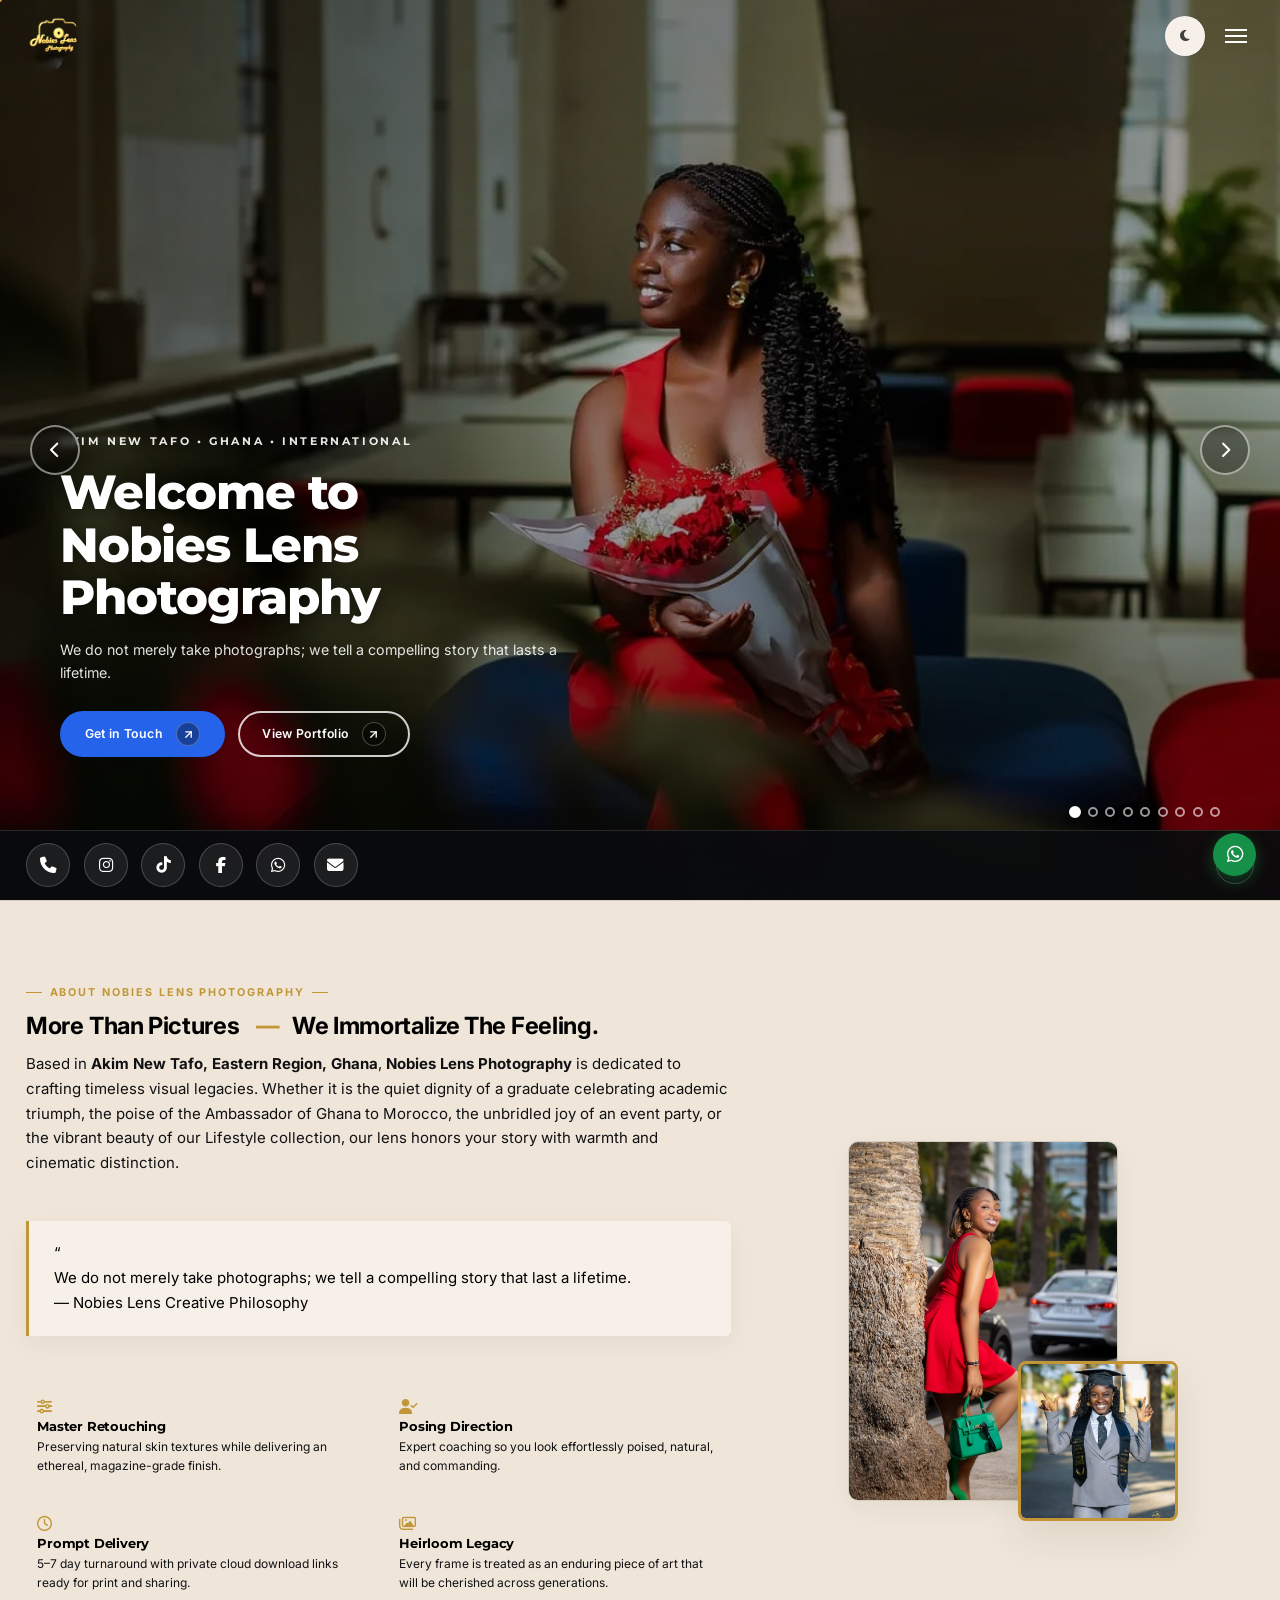
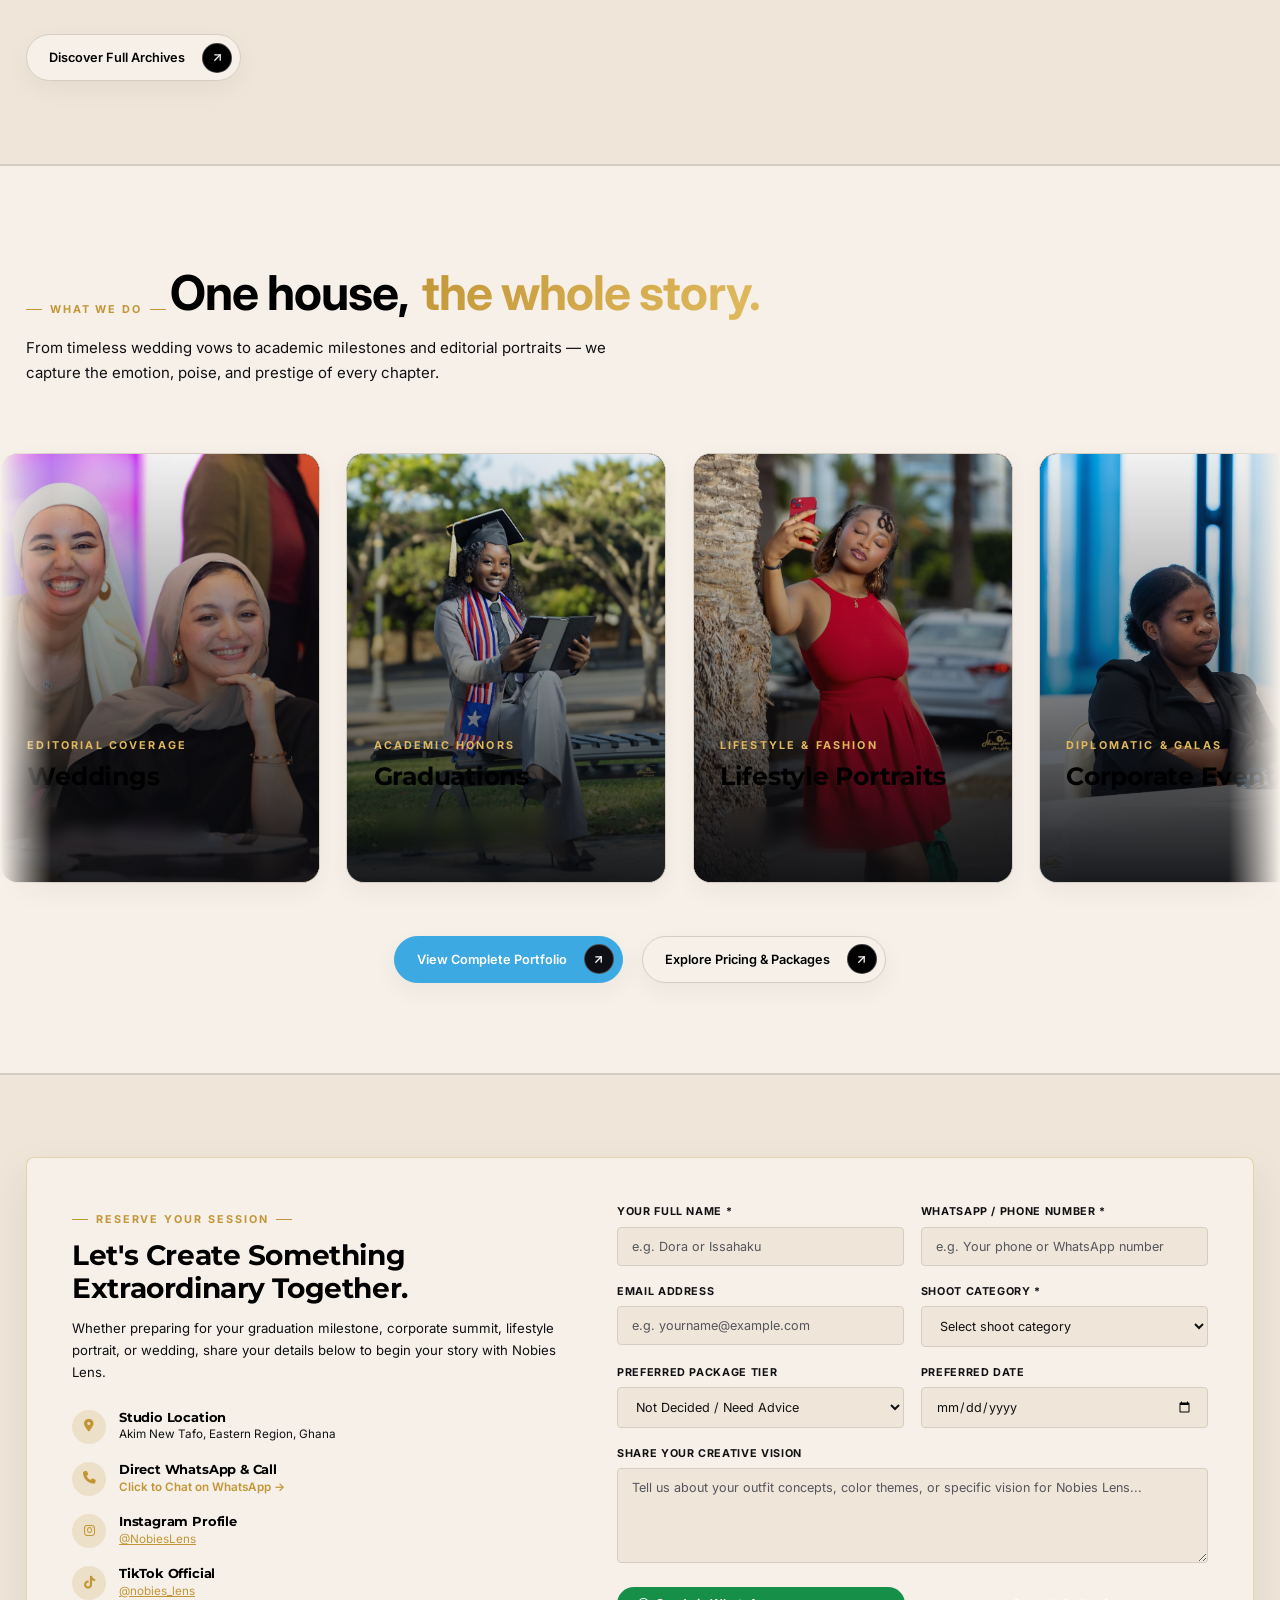
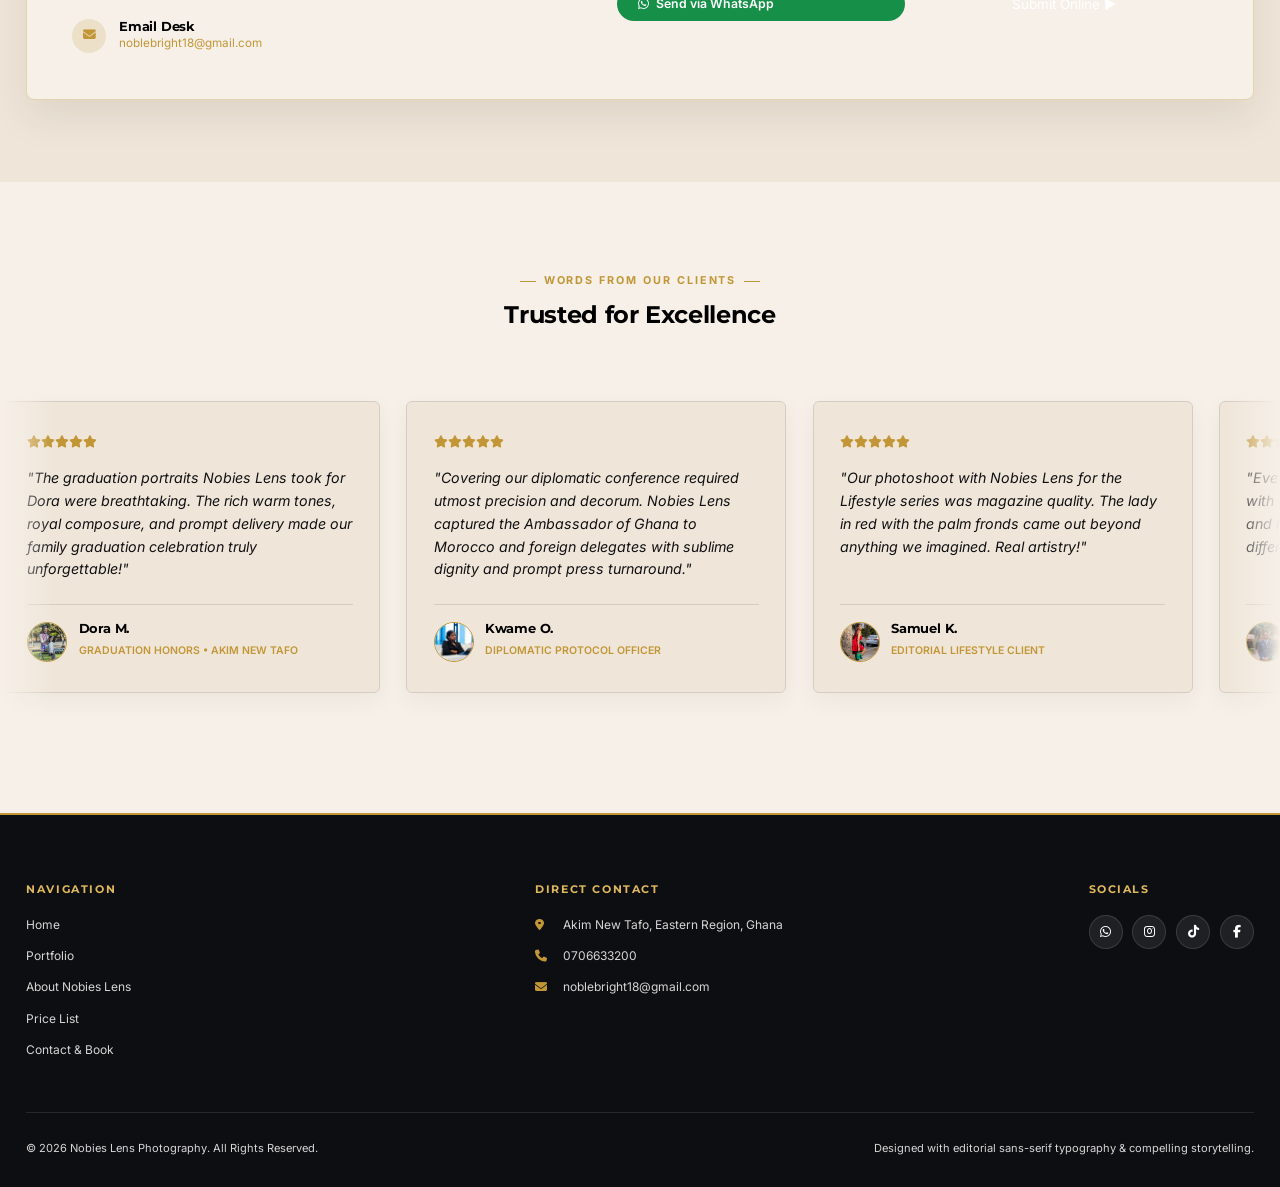
==== commit 149ba641: "Add scroll-triggered text animations to About section and automatic right-to-left rotating carousels" ====
--- a/index.html
+++ b/index.html
@@ -357,50 +357,50 @@
     </section>
 
     <!-- ABOUT SECTION -->
-    <section id="about" class="about-section">
+    <section id="about" class="about-section scroll-animate-section">
         <div class="container about-grid">
             <div class="about-content">
-                <div class="section-tag">About Nobies Lens Photography</div>
+                <div class="section-tag scroll-reveal-item" style="--reveal-order: 1;">About Nobies Lens Photography</div>
                 <h2 class="section-title interactive-hover-title">
-                    <span class="anim-word">More Than Pictures</span> 
-                    <span class="title-dash">&mdash;</span> 
-                    <span class="anim-word highlight-gold">We Immortalize The Feeling.</span>
+                    <span class="reveal-line"><span class="reveal-word">More</span> <span class="reveal-word">Than</span> <span class="reveal-word">Pictures</span></span> 
+                    <span class="reveal-dash">&mdash;</span> 
+                    <span class="reveal-line"><span class="reveal-word highlight-gold">We</span> <span class="reveal-word highlight-gold">Immortalize</span> <span class="reveal-word highlight-gold">The</span> <span class="reveal-word highlight-gold">Feeling.</span></span>
                 </h2>
-                <p class="text-muted" style="margin-bottom: 1.25rem;">
+                <p class="text-muted scroll-reveal-item" style="--reveal-order: 3; margin-bottom: 1.25rem;">
                     Based in <strong>Akim New Tafo, Eastern Region, Ghana</strong>, <strong>Nobies Lens Photography</strong> is dedicated to crafting timeless visual legacies. Whether it is the quiet dignity of a graduate celebrating academic triumph, the poise of the Ambassador of Ghana to Morocco, the unbridled joy of an event party, or the vibrant beauty of our Lifestyle collection, our lens honors your story with warmth and cinematic distinction.
                 </p>
-                <div class="about-quote-box">
+                <div class="about-quote-box scroll-reveal-item" style="--reveal-order: 4;">
                     <div class="quote-mark">&#8220;</div>
                     <blockquote class="about-quote-text">
-                        We do not merely take photographs;  we tell a compelling story that last a lifetime.
+                        We do not merely take photographs; we tell a compelling story that last a lifetime.
                     </blockquote>
                     <div class="quote-author">&mdash; Nobies Lens Creative Philosophy</div>
                 </div>
 
                 <div class="about-pillars">
-                    <div class="pillar-item">
+                    <div class="pillar-item scroll-reveal-item" style="--reveal-order: 5;">
                         <i class="fa-solid fa-sliders text-gold"></i>
                         <h4>Master Retouching</h4>
                         <p>Preserving natural skin textures while delivering an ethereal, magazine-grade finish.</p>
                     </div>
-                    <div class="pillar-item">
+                    <div class="pillar-item scroll-reveal-item" style="--reveal-order: 6;">
                         <i class="fa-solid fa-user-check text-gold"></i>
                         <h4>Posing Direction</h4>
                         <p>Expert coaching so you look effortlessly poised, natural, and commanding.</p>
                     </div>
-                    <div class="pillar-item">
+                    <div class="pillar-item scroll-reveal-item" style="--reveal-order: 7;">
                         <i class="fa-regular fa-clock text-gold"></i>
                         <h4>Prompt Delivery</h4>
                         <p>5–7 day turnaround with private cloud download links ready for print and sharing.</p>
                     </div>
-                    <div class="pillar-item">
+                    <div class="pillar-item scroll-reveal-item" style="--reveal-order: 8;">
                         <i class="fa-regular fa-images text-gold"></i>
                         <h4>Heirloom Legacy</h4>
                         <p>Every frame is treated as an enduring piece of art that will be cherished across generations.</p>
                     </div>
                 </div>
 
-                <div class="about-action" style="margin-top: 2rem;">
+                <div class="about-action scroll-reveal-item" style="--reveal-order: 9; margin-top: 2rem;">
                     <a href="portfolio.html" class="pill-arrow-btn pill-arrow-outline">
                         <span>Discover Full Archives</span>
                         <span class="btn-arrow-circle">
@@ -410,7 +410,7 @@
                 </div>
             </div>
 
-            <div class="about-visual">
+            <div class="about-visual scroll-reveal-item" style="--reveal-order: 2;">
                 <div class="about-image-stack">
                     <div class="about-img-main">
                         <img src="assets/images/lifestyle for samuel 2.jpeg" alt="Nobies Lens Signature Portrait">
@@ -437,54 +437,202 @@
                 </p>
             </div>
 
-            <div class="what-we-do-grid">
-                <!-- Card 1: Weddings -->
-                <a href="portfolio.html?cat=wedding" class="what-we-do-card">
-                    <img src="assets/images/event party.jpeg" alt="Weddings and Nuptials" class="what-we-do-img" loading="lazy">
-                    <div class="what-we-do-overlay"></div>
-                    <div class="what-we-do-content">
-                        <span class="what-we-do-category">Editorial Coverage</span>
-                        <h3 class="what-we-do-card-title">Weddings</h3>
-                        <div class="card-pill-btn">
-                            <span>Explore Weddings</span>
-                            <span class="btn-arrow-circle">
-                                <svg viewBox="0 0 24 24" width="13" height="13" fill="none" stroke="currentColor" stroke-width="2.5" stroke-linecap="round" stroke-linejoin="round"><line x1="7" y1="17" x2="17" y2="7"></line><polyline points="7 7 17 7 17 17"></polyline></svg>
-                            </span>
-                        </div>
-                    </div>
-                </a>
-
-                <!-- Card 2: Graduations -->
-                <a href="portfolio.html?cat=graduation" class="what-we-do-card">
-                    <img src="assets/images/graduation for Dora 1.jpeg" alt="Graduation Distinction" class="what-we-do-img" loading="lazy">
-                    <div class="what-we-do-overlay"></div>
-                    <div class="what-we-do-content">
-                        <span class="what-we-do-category">Academic Honors</span>
-                        <h3 class="what-we-do-card-title">Graduations</h3>
-                        <div class="card-pill-btn">
-                            <span>Explore Graduations</span>
-                            <span class="btn-arrow-circle">
-                                <svg viewBox="0 0 24 24" width="13" height="13" fill="none" stroke="currentColor" stroke-width="2.5" stroke-linecap="round" stroke-linejoin="round"><line x1="7" y1="17" x2="17" y2="7"></line><polyline points="7 7 17 7 17 17"></polyline></svg>
-                            </span>
-                        </div>
-                    </div>
-                </a>
-
-                <!-- Card 3: Portraits & Events -->
-                <a href="portfolio.html?cat=lifestyle" class="what-we-do-card">
-                    <img src="assets/images/lifestyle for samuel.jpeg" alt="Portraits and Lifestyle" class="what-we-do-img" loading="lazy">
-                    <div class="what-we-do-overlay"></div>
-                    <div class="what-we-do-content">
-                        <span class="what-we-do-category">Lifestyle &amp; Corporate</span>
-                        <h3 class="what-we-do-card-title">Portraits &amp; Events</h3>
-                        <div class="card-pill-btn">
-                            <span>Explore Portraits &amp; Events</span>
-                            <span class="btn-arrow-circle">
-                                <svg viewBox="0 0 24 24" width="13" height="13" fill="none" stroke="currentColor" stroke-width="2.5" stroke-linecap="round" stroke-linejoin="round"><line x1="7" y1="17" x2="17" y2="7"></line><polyline points="7 7 17 7 17 17"></polyline></svg>
-                            </span>
-                        </div>
-                    </div>
-                </a>
+            <div class="packages-carousel-wrapper" id="packagesCarouselWrapper">
+                <div class="packages-carousel-track" id="packagesCarouselTrack">
+                    <!-- Set 1: 6 Signature Packages & Categories -->
+                    <!-- Card 1: Weddings -->
+                    <a href="portfolio.html?cat=wedding" class="what-we-do-card">
+                        <img src="assets/images/event party.jpeg" alt="Weddings and Nuptials" class="what-we-do-img" loading="lazy">
+                        <div class="what-we-do-overlay"></div>
+                        <div class="what-we-do-content">
+                            <span class="what-we-do-category">Editorial Coverage</span>
+                            <h3 class="what-we-do-card-title">Weddings</h3>
+                            <div class="card-pill-btn">
+                                <span>Explore Weddings</span>
+                                <span class="btn-arrow-circle">
+                                    <svg viewBox="0 0 24 24" width="13" height="13" fill="none" stroke="currentColor" stroke-width="2.5" stroke-linecap="round" stroke-linejoin="round"><line x1="7" y1="17" x2="17" y2="7"></line><polyline points="7 7 17 7 17 17"></polyline></svg>
+                                </span>
+                            </div>
+                        </div>
+                    </a>
+
+                    <!-- Card 2: Graduations -->
+                    <a href="portfolio.html?cat=graduation" class="what-we-do-card">
+                        <img src="assets/images/graduation for Dora 1.jpeg" alt="Graduation Distinction" class="what-we-do-img" loading="lazy">
+                        <div class="what-we-do-overlay"></div>
+                        <div class="what-we-do-content">
+                            <span class="what-we-do-category">Academic Honors</span>
+                            <h3 class="what-we-do-card-title">Graduations</h3>
+                            <div class="card-pill-btn">
+                                <span>Explore Graduations</span>
+                                <span class="btn-arrow-circle">
+                                    <svg viewBox="0 0 24 24" width="13" height="13" fill="none" stroke="currentColor" stroke-width="2.5" stroke-linecap="round" stroke-linejoin="round"><line x1="7" y1="17" x2="17" y2="7"></line><polyline points="7 7 17 7 17 17"></polyline></svg>
+                                </span>
+                            </div>
+                        </div>
+                    </a>
+
+                    <!-- Card 3: Portraits & Lifestyle -->
+                    <a href="portfolio.html?cat=lifestyle" class="what-we-do-card">
+                        <img src="assets/images/lifestyle for samuel.jpeg" alt="Portraits and Lifestyle" class="what-we-do-img" loading="lazy">
+                        <div class="what-we-do-overlay"></div>
+                        <div class="what-we-do-content">
+                            <span class="what-we-do-category">Lifestyle &amp; Fashion</span>
+                            <h3 class="what-we-do-card-title">Lifestyle Portraits</h3>
+                            <div class="card-pill-btn">
+                                <span>Explore Lifestyle</span>
+                                <span class="btn-arrow-circle">
+                                    <svg viewBox="0 0 24 24" width="13" height="13" fill="none" stroke="currentColor" stroke-width="2.5" stroke-linecap="round" stroke-linejoin="round"><line x1="7" y1="17" x2="17" y2="7"></line><polyline points="7 7 17 7 17 17"></polyline></svg>
+                                </span>
+                            </div>
+                        </div>
+                    </a>
+
+                    <!-- Card 4: Corporate & Galas -->
+                    <a href="pricing.html#corporate" class="what-we-do-card">
+                        <img src="assets/images/corporate event 6.jpeg" alt="Corporate and Diplomatic Events" class="what-we-do-img" loading="lazy">
+                        <div class="what-we-do-overlay"></div>
+                        <div class="what-we-do-content">
+                            <span class="what-we-do-category">Diplomatic &amp; Galas</span>
+                            <h3 class="what-we-do-card-title">Corporate Events</h3>
+                            <div class="card-pill-btn">
+                                <span>Explore Corporate</span>
+                                <span class="btn-arrow-circle">
+                                    <svg viewBox="0 0 24 24" width="13" height="13" fill="none" stroke="currentColor" stroke-width="2.5" stroke-linecap="round" stroke-linejoin="round"><line x1="7" y1="17" x2="17" y2="7"></line><polyline points="7 7 17 7 17 17"></polyline></svg>
+                                </span>
+                            </div>
+                        </div>
+                    </a>
+
+                    <!-- Card 5: Event Party Celebrations -->
+                    <a href="pricing.html#events" class="what-we-do-card">
+                        <img src="assets/images/event party2.jpeg" alt="Event Party Celebrations" class="what-we-do-img" loading="lazy">
+                        <div class="what-we-do-overlay"></div>
+                        <div class="what-we-do-content">
+                            <span class="what-we-do-category">Celebrations &amp; Parties</span>
+                            <h3 class="what-we-do-card-title">Event Celebrations</h3>
+                            <div class="card-pill-btn">
+                                <span>Explore Events</span>
+                                <span class="btn-arrow-circle">
+                                    <svg viewBox="0 0 24 24" width="13" height="13" fill="none" stroke="currentColor" stroke-width="2.5" stroke-linecap="round" stroke-linejoin="round"><line x1="7" y1="17" x2="17" y2="7"></line><polyline points="7 7 17 7 17 17"></polyline></svg>
+                                </span>
+                            </div>
+                        </div>
+                    </a>
+
+                    <!-- Card 6: Studio Masterclass -->
+                    <a href="portfolio.html?cat=lifestyle" class="what-we-do-card">
+                        <img src="assets/images/landing/slide-4.jpeg" alt="Studio Masterclass Portraits" class="what-we-do-img" loading="lazy">
+                        <div class="what-we-do-overlay"></div>
+                        <div class="what-we-do-content">
+                            <span class="what-we-do-category">Studio &amp; Archival</span>
+                            <h3 class="what-we-do-card-title">Studio Portraits</h3>
+                            <div class="card-pill-btn">
+                                <span>Explore Studio</span>
+                                <span class="btn-arrow-circle">
+                                    <svg viewBox="0 0 24 24" width="13" height="13" fill="none" stroke="currentColor" stroke-width="2.5" stroke-linecap="round" stroke-linejoin="round"><line x1="7" y1="17" x2="17" y2="7"></line><polyline points="7 7 17 7 17 17"></polyline></svg>
+                                </span>
+                            </div>
+                        </div>
+                    </a>
+
+                    <!-- Set 2: Duplicate 6 Cards for Seamless Infinite Right-to-Left Rotation -->
+                    <!-- Card 1 Duplicate -->
+                    <a href="portfolio.html?cat=wedding" class="what-we-do-card" aria-hidden="true" tabindex="-1">
+                        <img src="assets/images/event party.jpeg" alt="" class="what-we-do-img" loading="lazy">
+                        <div class="what-we-do-overlay"></div>
+                        <div class="what-we-do-content">
+                            <span class="what-we-do-category">Editorial Coverage</span>
+                            <h3 class="what-we-do-card-title">Weddings</h3>
+                            <div class="card-pill-btn">
+                                <span>Explore Weddings</span>
+                                <span class="btn-arrow-circle">
+                                    <svg viewBox="0 0 24 24" width="13" height="13" fill="none" stroke="currentColor" stroke-width="2.5" stroke-linecap="round" stroke-linejoin="round"><line x1="7" y1="17" x2="17" y2="7"></line><polyline points="7 7 17 7 17 17"></polyline></svg>
+                                </span>
+                            </div>
+                        </div>
+                    </a>
+
+                    <!-- Card 2 Duplicate -->
+                    <a href="portfolio.html?cat=graduation" class="what-we-do-card" aria-hidden="true" tabindex="-1">
+                        <img src="assets/images/graduation for Dora 1.jpeg" alt="" class="what-we-do-img" loading="lazy">
+                        <div class="what-we-do-overlay"></div>
+                        <div class="what-we-do-content">
+                            <span class="what-we-do-category">Academic Honors</span>
+                            <h3 class="what-we-do-card-title">Graduations</h3>
+                            <div class="card-pill-btn">
+                                <span>Explore Graduations</span>
+                                <span class="btn-arrow-circle">
+                                    <svg viewBox="0 0 24 24" width="13" height="13" fill="none" stroke="currentColor" stroke-width="2.5" stroke-linecap="round" stroke-linejoin="round"><line x1="7" y1="17" x2="17" y2="7"></line><polyline points="7 7 17 7 17 17"></polyline></svg>
+                                </span>
+                            </div>
+                        </div>
+                    </a>
+
+                    <!-- Card 3 Duplicate -->
+                    <a href="portfolio.html?cat=lifestyle" class="what-we-do-card" aria-hidden="true" tabindex="-1">
+                        <img src="assets/images/lifestyle for samuel.jpeg" alt="" class="what-we-do-img" loading="lazy">
+                        <div class="what-we-do-overlay"></div>
+                        <div class="what-we-do-content">
+                            <span class="what-we-do-category">Lifestyle &amp; Fashion</span>
+                            <h3 class="what-we-do-card-title">Lifestyle Portraits</h3>
+                            <div class="card-pill-btn">
+                                <span>Explore Lifestyle</span>
+                                <span class="btn-arrow-circle">
+                                    <svg viewBox="0 0 24 24" width="13" height="13" fill="none" stroke="currentColor" stroke-width="2.5" stroke-linecap="round" stroke-linejoin="round"><line x1="7" y1="17" x2="17" y2="7"></line><polyline points="7 7 17 7 17 17"></polyline></svg>
+                                </span>
+                            </div>
+                        </div>
+                    </a>
+
+                    <!-- Card 4 Duplicate -->
+                    <a href="pricing.html#corporate" class="what-we-do-card" aria-hidden="true" tabindex="-1">
+                        <img src="assets/images/corporate event 6.jpeg" alt="" class="what-we-do-img" loading="lazy">
+                        <div class="what-we-do-overlay"></div>
+                        <div class="what-we-do-content">
+                            <span class="what-we-do-category">Diplomatic &amp; Galas</span>
+                            <h3 class="what-we-do-card-title">Corporate Events</h3>
+                            <div class="card-pill-btn">
+                                <span>Explore Corporate</span>
+                                <span class="btn-arrow-circle">
+                                    <svg viewBox="0 0 24 24" width="13" height="13" fill="none" stroke="currentColor" stroke-width="2.5" stroke-linecap="round" stroke-linejoin="round"><line x1="7" y1="17" x2="17" y2="7"></line><polyline points="7 7 17 7 17 17"></polyline></svg>
+                                </span>
+                            </div>
+                        </div>
+                    </a>
+
+                    <!-- Card 5 Duplicate -->
+                    <a href="pricing.html#events" class="what-we-do-card" aria-hidden="true" tabindex="-1">
+                        <img src="assets/images/event party2.jpeg" alt="" class="what-we-do-img" loading="lazy">
+                        <div class="what-we-do-overlay"></div>
+                        <div class="what-we-do-content">
+                            <span class="what-we-do-category">Celebrations &amp; Parties</span>
+                            <h3 class="what-we-do-card-title">Event Celebrations</h3>
+                            <div class="card-pill-btn">
+                                <span>Explore Events</span>
+                                <span class="btn-arrow-circle">
+                                    <svg viewBox="0 0 24 24" width="13" height="13" fill="none" stroke="currentColor" stroke-width="2.5" stroke-linecap="round" stroke-linejoin="round"><line x1="7" y1="17" x2="17" y2="7"></line><polyline points="7 7 17 7 17 17"></polyline></svg>
+                                </span>
+                            </div>
+                        </div>
+                    </a>
+
+                    <!-- Card 6 Duplicate -->
+                    <a href="portfolio.html?cat=lifestyle" class="what-we-do-card" aria-hidden="true" tabindex="-1">
+                        <img src="assets/images/landing/slide-4.jpeg" alt="" class="what-we-do-img" loading="lazy">
+                        <div class="what-we-do-overlay"></div>
+                        <div class="what-we-do-content">
+                            <span class="what-we-do-category">Studio &amp; Archival</span>
+                            <h3 class="what-we-do-card-title">Studio Portraits</h3>
+                            <div class="card-pill-btn">
+                                <span>Explore Studio</span>
+                                <span class="btn-arrow-circle">
+                                    <svg viewBox="0 0 24 24" width="13" height="13" fill="none" stroke="currentColor" stroke-width="2.5" stroke-linecap="round" stroke-linejoin="round"><line x1="7" y1="17" x2="17" y2="7"></line><polyline points="7 7 17 7 17 17"></polyline></svg>
+                                </span>
+                            </div>
+                        </div>
+                    </a>
+                </div>
             </div>
 
             <div class="what-we-do-actions">
@@ -640,14 +788,17 @@
     </section>
 
     <!-- CLIENT TESTIMONIALS -->
-    <section class="testimonials-section">
+    <section class="testimonials-section" id="testimonials">
         <div class="container">
             <div class="section-header">
                 <div class="section-tag">Words From Our Clients</div>
                 <h2 class="section-title">Trusted for Excellence</h2>
             </div>
-
-            <div class="testimonials-grid">
+        </div>
+
+        <div class="testimonials-carousel-wrapper" id="testimonialsCarouselWrapper">
+            <div class="testimonials-carousel-track" id="testimonialsCarouselTrack">
+                <!-- Review 1: Dora M. -->
                 <div class="testimonial-card">
                     <div>
                         <div class="testimonial-stars"><i class="fa-solid fa-star"></i><i class="fa-solid fa-star"></i><i class="fa-solid fa-star"></i><i class="fa-solid fa-star"></i><i class="fa-solid fa-star"></i></div>
@@ -659,11 +810,12 @@
                         <img src="assets/images/graduation for Dora 1.jpeg" alt="Dora Review" class="testimonial-avatar">
                         <div class="author-info">
                             <h4>Dora M.</h4>
-                            <span>Graduation Honors</span>
-                        </div>
-                    </div>
-                </div>
-
+                            <span>Graduation Honors &bull; Akim New Tafo</span>
+                        </div>
+                    </div>
+                </div>
+
+                <!-- Review 2: Kwame O. -->
                 <div class="testimonial-card">
                     <div>
                         <div class="testimonial-stars"><i class="fa-solid fa-star"></i><i class="fa-solid fa-star"></i><i class="fa-solid fa-star"></i><i class="fa-solid fa-star"></i><i class="fa-solid fa-star"></i></div>
@@ -680,6 +832,7 @@
                     </div>
                 </div>
 
+                <!-- Review 3: Samuel K. -->
                 <div class="testimonial-card">
                     <div>
                         <div class="testimonial-stars"><i class="fa-solid fa-star"></i><i class="fa-solid fa-star"></i><i class="fa-solid fa-star"></i><i class="fa-solid fa-star"></i><i class="fa-solid fa-star"></i></div>
@@ -690,8 +843,162 @@
                     <div class="testimonial-author">
                         <img src="assets/images/lifestyle for samuel 2.jpeg" alt="Lifestyle Review" class="testimonial-avatar">
                         <div class="author-info">
-                            <h4>Lifestyle Creative</h4>
-                            <span>Editorial Client</span>
+                            <h4>Samuel K.</h4>
+                            <span>Editorial Lifestyle Client</span>
+                        </div>
+                    </div>
+                </div>
+
+                <!-- Review 4: Issahaku A. -->
+                <div class="testimonial-card">
+                    <div>
+                        <div class="testimonial-stars"><i class="fa-solid fa-star"></i><i class="fa-solid fa-star"></i><i class="fa-solid fa-star"></i><i class="fa-solid fa-star"></i><i class="fa-solid fa-star"></i></div>
+                        <p class="testimonial-text">
+                            "Every detail of my graduation was captured with royal poise. The coaching on how to stand and hold the degree scroll made all the difference in the final heirloom frames."
+                        </p>
+                    </div>
+                    <div class="testimonial-author">
+                        <img src="assets/images/graduation for issahaku.jpeg" alt="Issahaku Review" class="testimonial-avatar">
+                        <div class="author-info">
+                            <h4>Issahaku A.</h4>
+                            <span>Academic Distinctions</span>
+                        </div>
+                    </div>
+                </div>
+
+                <!-- Review 5: Angelique N. -->
+                <div class="testimonial-card">
+                    <div>
+                        <div class="testimonial-stars"><i class="fa-solid fa-star"></i><i class="fa-solid fa-star"></i><i class="fa-solid fa-star"></i><i class="fa-solid fa-star"></i><i class="fa-solid fa-star"></i></div>
+                        <p class="testimonial-text">
+                            "From lighting to color balance, Nobies Lens demonstrated absolute mastery. Our event celebrations were documented so vividly that looking through the album feels like reliving the night."
+                        </p>
+                    </div>
+                    <div class="testimonial-author">
+                        <img src="assets/images/event party.jpeg" alt="Event Review" class="testimonial-avatar">
+                        <div class="author-info">
+                            <h4>Angelique N.</h4>
+                            <span>Event Celebrations</span>
+                        </div>
+                    </div>
+                </div>
+
+                <!-- Review 6: Summit Committee -->
+                <div class="testimonial-card">
+                    <div>
+                        <div class="testimonial-stars"><i class="fa-solid fa-star"></i><i class="fa-solid fa-star"></i><i class="fa-solid fa-star"></i><i class="fa-solid fa-star"></i><i class="fa-solid fa-star"></i></div>
+                        <p class="testimonial-text">
+                            "The 5-7 day turnaround promise was kept to the hour. The cloud delivery portal was seamless for our international committee members to download high-resolution press assets."
+                        </p>
+                    </div>
+                    <div class="testimonial-author">
+                        <img src="assets/images/corporate event 4.jpeg" alt="Executive Review" class="testimonial-avatar">
+                        <div class="author-info">
+                            <h4>Summit Committee</h4>
+                            <span>International Forum</span>
+                        </div>
+                    </div>
+                </div>
+
+                <!-- CLONE SET FOR SEAMLESS INFINITE RIGHT-TO-LEFT LOOP -->
+                <!-- Review 1 Clone -->
+                <div class="testimonial-card" aria-hidden="true">
+                    <div>
+                        <div class="testimonial-stars"><i class="fa-solid fa-star"></i><i class="fa-solid fa-star"></i><i class="fa-solid fa-star"></i><i class="fa-solid fa-star"></i><i class="fa-solid fa-star"></i></div>
+                        <p class="testimonial-text">
+                            "The graduation portraits Nobies Lens took for Dora were breathtaking. The rich warm tones, royal composure, and prompt delivery made our family graduation celebration truly unforgettable!"
+                        </p>
+                    </div>
+                    <div class="testimonial-author">
+                        <img src="assets/images/graduation for Dora 1.jpeg" alt="" class="testimonial-avatar">
+                        <div class="author-info">
+                            <h4>Dora M.</h4>
+                            <span>Graduation Honors &bull; Akim New Tafo</span>
+                        </div>
+                    </div>
+                </div>
+
+                <!-- Review 2 Clone -->
+                <div class="testimonial-card" aria-hidden="true">
+                    <div>
+                        <div class="testimonial-stars"><i class="fa-solid fa-star"></i><i class="fa-solid fa-star"></i><i class="fa-solid fa-star"></i><i class="fa-solid fa-star"></i><i class="fa-solid fa-star"></i></div>
+                        <p class="testimonial-text">
+                            "Covering our diplomatic conference required utmost precision and decorum. Nobies Lens captured the Ambassador of Ghana to Morocco and foreign delegates with sublime dignity and prompt press turnaround."
+                        </p>
+                    </div>
+                    <div class="testimonial-author">
+                        <img src="assets/images/corporate event 6.jpeg" alt="" class="testimonial-avatar">
+                        <div class="author-info">
+                            <h4>Kwame O.</h4>
+                            <span>Diplomatic Protocol Officer</span>
+                        </div>
+                    </div>
+                </div>
+
+                <!-- Review 3 Clone -->
+                <div class="testimonial-card" aria-hidden="true">
+                    <div>
+                        <div class="testimonial-stars"><i class="fa-solid fa-star"></i><i class="fa-solid fa-star"></i><i class="fa-solid fa-star"></i><i class="fa-solid fa-star"></i><i class="fa-solid fa-star"></i></div>
+                        <p class="testimonial-text">
+                            "Our photoshoot with Nobies Lens for the Lifestyle series was magazine quality. The lady in red with the palm fronds came out beyond anything we imagined. Real artistry!"
+                        </p>
+                    </div>
+                    <div class="testimonial-author">
+                        <img src="assets/images/lifestyle for samuel 2.jpeg" alt="" class="testimonial-avatar">
+                        <div class="author-info">
+                            <h4>Samuel K.</h4>
+                            <span>Editorial Lifestyle Client</span>
+                        </div>
+                    </div>
+                </div>
+
+                <!-- Review 4 Clone -->
+                <div class="testimonial-card" aria-hidden="true">
+                    <div>
+                        <div class="testimonial-stars"><i class="fa-solid fa-star"></i><i class="fa-solid fa-star"></i><i class="fa-solid fa-star"></i><i class="fa-solid fa-star"></i><i class="fa-solid fa-star"></i></div>
+                        <p class="testimonial-text">
+                            "Every detail of my graduation was captured with royal poise. The coaching on how to stand and hold the degree scroll made all the difference in the final heirloom frames."
+                        </p>
+                    </div>
+                    <div class="testimonial-author">
+                        <img src="assets/images/graduation for issahaku.jpeg" alt="" class="testimonial-avatar">
+                        <div class="author-info">
+                            <h4>Issahaku A.</h4>
+                            <span>Academic Distinctions</span>
+                        </div>
+                    </div>
+                </div>
+
+                <!-- Review 5 Clone -->
+                <div class="testimonial-card" aria-hidden="true">
+                    <div>
+                        <div class="testimonial-stars"><i class="fa-solid fa-star"></i><i class="fa-solid fa-star"></i><i class="fa-solid fa-star"></i><i class="fa-solid fa-star"></i><i class="fa-solid fa-star"></i></div>
+                        <p class="testimonial-text">
+                            "From lighting to color balance, Nobies Lens demonstrated absolute mastery. Our event celebrations were documented so vividly that looking through the album feels like reliving the night."
+                        </p>
+                    </div>
+                    <div class="testimonial-author">
+                        <img src="assets/images/event party.jpeg" alt="" class="testimonial-avatar">
+                        <div class="author-info">
+                            <h4>Angelique N.</h4>
+                            <span>Event Celebrations</span>
+                        </div>
+                    </div>
+                </div>
+
+                <!-- Review 6 Clone -->
+                <div class="testimonial-card" aria-hidden="true">
+                    <div>
+                        <div class="testimonial-stars"><i class="fa-solid fa-star"></i><i class="fa-solid fa-star"></i><i class="fa-solid fa-star"></i><i class="fa-solid fa-star"></i><i class="fa-solid fa-star"></i></div>
+                        <p class="testimonial-text">
+                            "The 5-7 day turnaround promise was kept to the hour. The cloud delivery portal was seamless for our international committee members to download high-resolution press assets."
+                        </p>
+                    </div>
+                    <div class="testimonial-author">
+                        <img src="assets/images/corporate event 4.jpeg" alt="" class="testimonial-avatar">
+                        <div class="author-info">
+                            <h4>Summit Committee</h4>
+                            <span>International Forum</span>
                         </div>
                     </div>
                 </div>
--- a/css/style.css
+++ b/css/style.css
@@ -1082,6 +1082,69 @@
 .pillar-item p { font-size: 0.8rem; color: var(--color-text-muted); line-height: 1.55; }
 
 /* ==========================================================================
+   SCROLL-TRIGGERED ABOUT TEXT ANIMATIONS (AS SEEN IN REFERENCE VIDEO)
+   ========================================================================== */
+.scroll-animate-section .reveal-line {
+    display: inline-block;
+    overflow: hidden;
+    vertical-align: top;
+    margin-right: 0.35rem;
+}
+
+.scroll-animate-section .reveal-word {
+    display: inline-block;
+    transform: translateY(115%) rotate(2deg);
+    opacity: 0;
+    transition: transform 0.85s cubic-bezier(0.16, 1, 0.3, 1), 
+                opacity 0.75s ease;
+    will-change: transform, opacity;
+}
+
+.scroll-animate-section .reveal-dash {
+    display: inline-block;
+    opacity: 0;
+    transform: scale(0.4);
+    transition: transform 0.6s ease, opacity 0.6s ease;
+    margin: 0 0.35rem;
+    color: var(--color-gold);
+}
+
+.scroll-animate-section .scroll-reveal-item {
+    opacity: 0;
+    transform: translateY(28px);
+    transition: transform 0.8s cubic-bezier(0.16, 1, 0.3, 1), 
+                opacity 0.8s ease;
+    transition-delay: calc(var(--reveal-order, 1) * 90ms);
+    will-change: transform, opacity;
+}
+
+/* When the section is scrolled into view (active) */
+.scroll-animate-section.in-view .reveal-word {
+    transform: translateY(0) rotate(0);
+    opacity: 1;
+}
+
+.scroll-animate-section.in-view .reveal-line:nth-child(1) .reveal-word:nth-child(1) { transition-delay: 0.12s; }
+.scroll-animate-section.in-view .reveal-line:nth-child(1) .reveal-word:nth-child(2) { transition-delay: 0.22s; }
+.scroll-animate-section.in-view .reveal-line:nth-child(1) .reveal-word:nth-child(3) { transition-delay: 0.32s; }
+
+.scroll-animate-section.in-view .reveal-dash {
+    transform: scale(1);
+    opacity: 1;
+    transition-delay: 0.42s;
+}
+
+.scroll-animate-section.in-view .reveal-line:nth-child(3) .reveal-word:nth-child(1) { transition-delay: 0.52s; }
+.scroll-animate-section.in-view .reveal-line:nth-child(3) .reveal-word:nth-child(2) { transition-delay: 0.62s; }
+.scroll-animate-section.in-view .reveal-line:nth-child(3) .reveal-word:nth-child(3) { transition-delay: 0.72s; }
+.scroll-animate-section.in-view .reveal-line:nth-child(3) .reveal-word:nth-child(4) { transition-delay: 0.82s; }
+
+.scroll-animate-section.in-view .scroll-reveal-item {
+    transform: translateY(0);
+    opacity: 1;
+}
+
+/* ==========================================================================
    PRICING LIST SECTION (WHITE BACKGROUND #FFFFFF)
    ========================================================================== */
 .pricing-section {
@@ -1478,12 +1541,62 @@
 .testimonials-section {
     padding: 5.5rem 0;
     background: var(--color-bg-primary);
+    overflow: hidden;
 }
 
 .testimonials-grid {
     display: grid;
     grid-template-columns: repeat(3, 1fr);
     gap: 1.75rem;
+}
+
+/* ROTATING TESTIMONIALS CAROUSEL (RIGHT TO LEFT CONTINUOUS MOTION) */
+.testimonials-carousel-wrapper {
+    position: relative;
+    width: 100vw;
+    margin-left: calc(-50vw + 50%);
+    margin-right: calc(-50vw + 50%);
+    overflow: hidden;
+    padding: 1.5rem 0 2.5rem;
+    mask-image: linear-gradient(to right, transparent, black 4%, black 96%, transparent);
+    -webkit-mask-image: linear-gradient(to right, transparent, black 4%, black 96%, transparent);
+    cursor: grab;
+}
+
+.testimonials-carousel-wrapper:active {
+    cursor: grabbing;
+}
+
+.testimonials-carousel-track {
+    display: flex;
+    gap: 1.75rem;
+    width: max-content;
+    will-change: transform;
+    animation: rotateTestimonialsRightToLeft 42s linear infinite;
+}
+
+.testimonials-carousel-wrapper:hover .testimonials-carousel-track {
+    animation-play-state: paused;
+}
+
+.testimonials-carousel-track.is-paused {
+    animation-play-state: paused;
+}
+
+.testimonials-carousel-track .testimonial-card {
+    width: 380px;
+    min-height: 220px;
+    flex-shrink: 0;
+    margin: 0;
+}
+
+@keyframes rotateTestimonialsRightToLeft {
+    0% {
+        transform: translateX(0);
+    }
+    100% {
+        transform: translateX(calc(-50% - 0.875rem));
+    }
 }
 
 .testimonial-card {
@@ -2882,6 +2995,55 @@
     grid-template-columns: repeat(3, 1fr);
     gap: 1.75rem;
     margin-bottom: 3.5rem;
+}
+
+/* ROTATING PACKAGES CAROUSEL (RIGHT TO LEFT CONTINUOUS MOTION) */
+.packages-carousel-wrapper {
+    position: relative;
+    width: 100vw;
+    margin-left: calc(-50vw + 50%);
+    margin-right: calc(-50vw + 50%);
+    overflow: hidden;
+    padding: 1rem 0 3.5rem;
+    mask-image: linear-gradient(to right, transparent, black 4%, black 96%, transparent);
+    -webkit-mask-image: linear-gradient(to right, transparent, black 4%, black 96%, transparent);
+    cursor: grab;
+}
+
+.packages-carousel-wrapper:active {
+    cursor: grabbing;
+}
+
+.packages-carousel-track {
+    display: flex;
+    gap: 1.75rem;
+    width: max-content;
+    will-change: transform;
+    animation: rotatePackagesRightToLeft 36s linear infinite;
+}
+
+.packages-carousel-wrapper:hover .packages-carousel-track {
+    animation-play-state: paused;
+}
+
+.packages-carousel-track.is-paused {
+    animation-play-state: paused;
+}
+
+.packages-carousel-track .what-we-do-card {
+    width: 320px;
+    height: 430px;
+    flex-shrink: 0;
+    margin: 0;
+}
+
+@keyframes rotatePackagesRightToLeft {
+    0% {
+        transform: translateX(0);
+    }
+    100% {
+        transform: translateX(calc(-50% - 0.875rem));
+    }
 }
 
 .what-we-do-card {
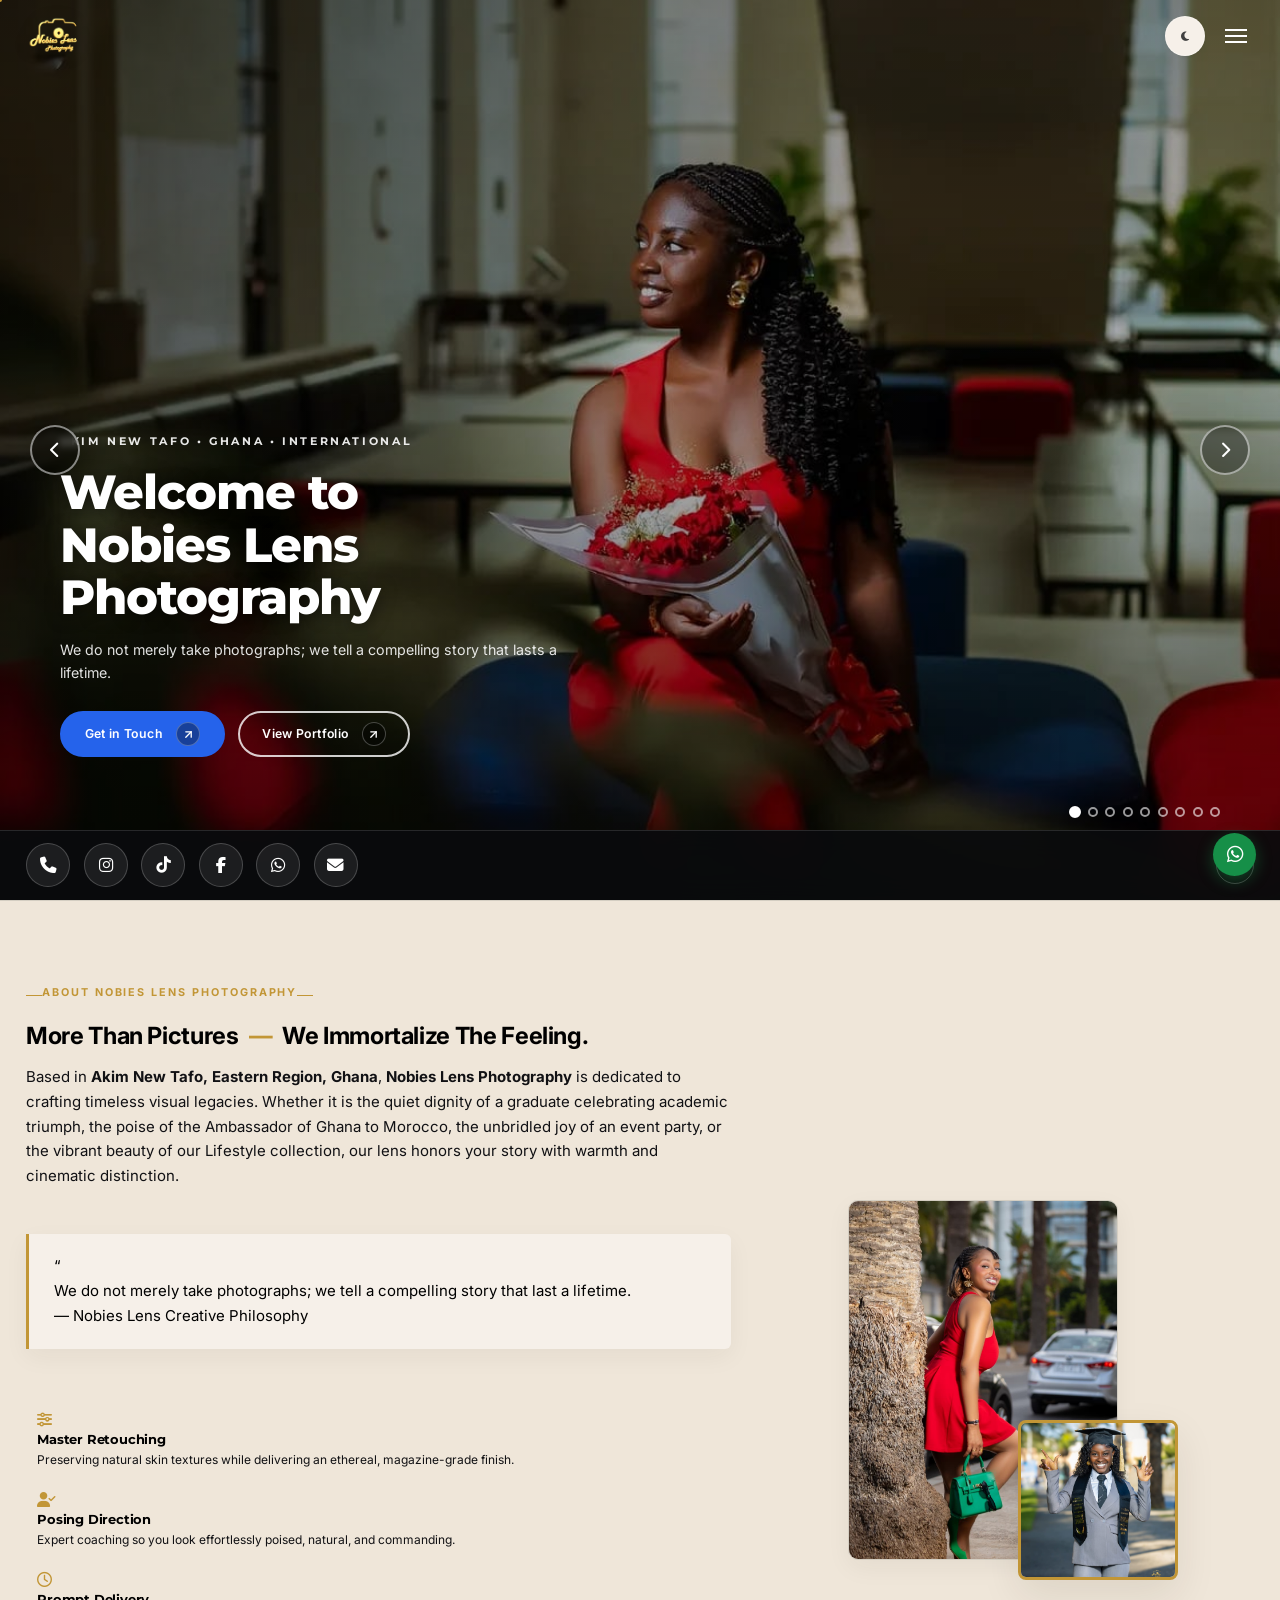
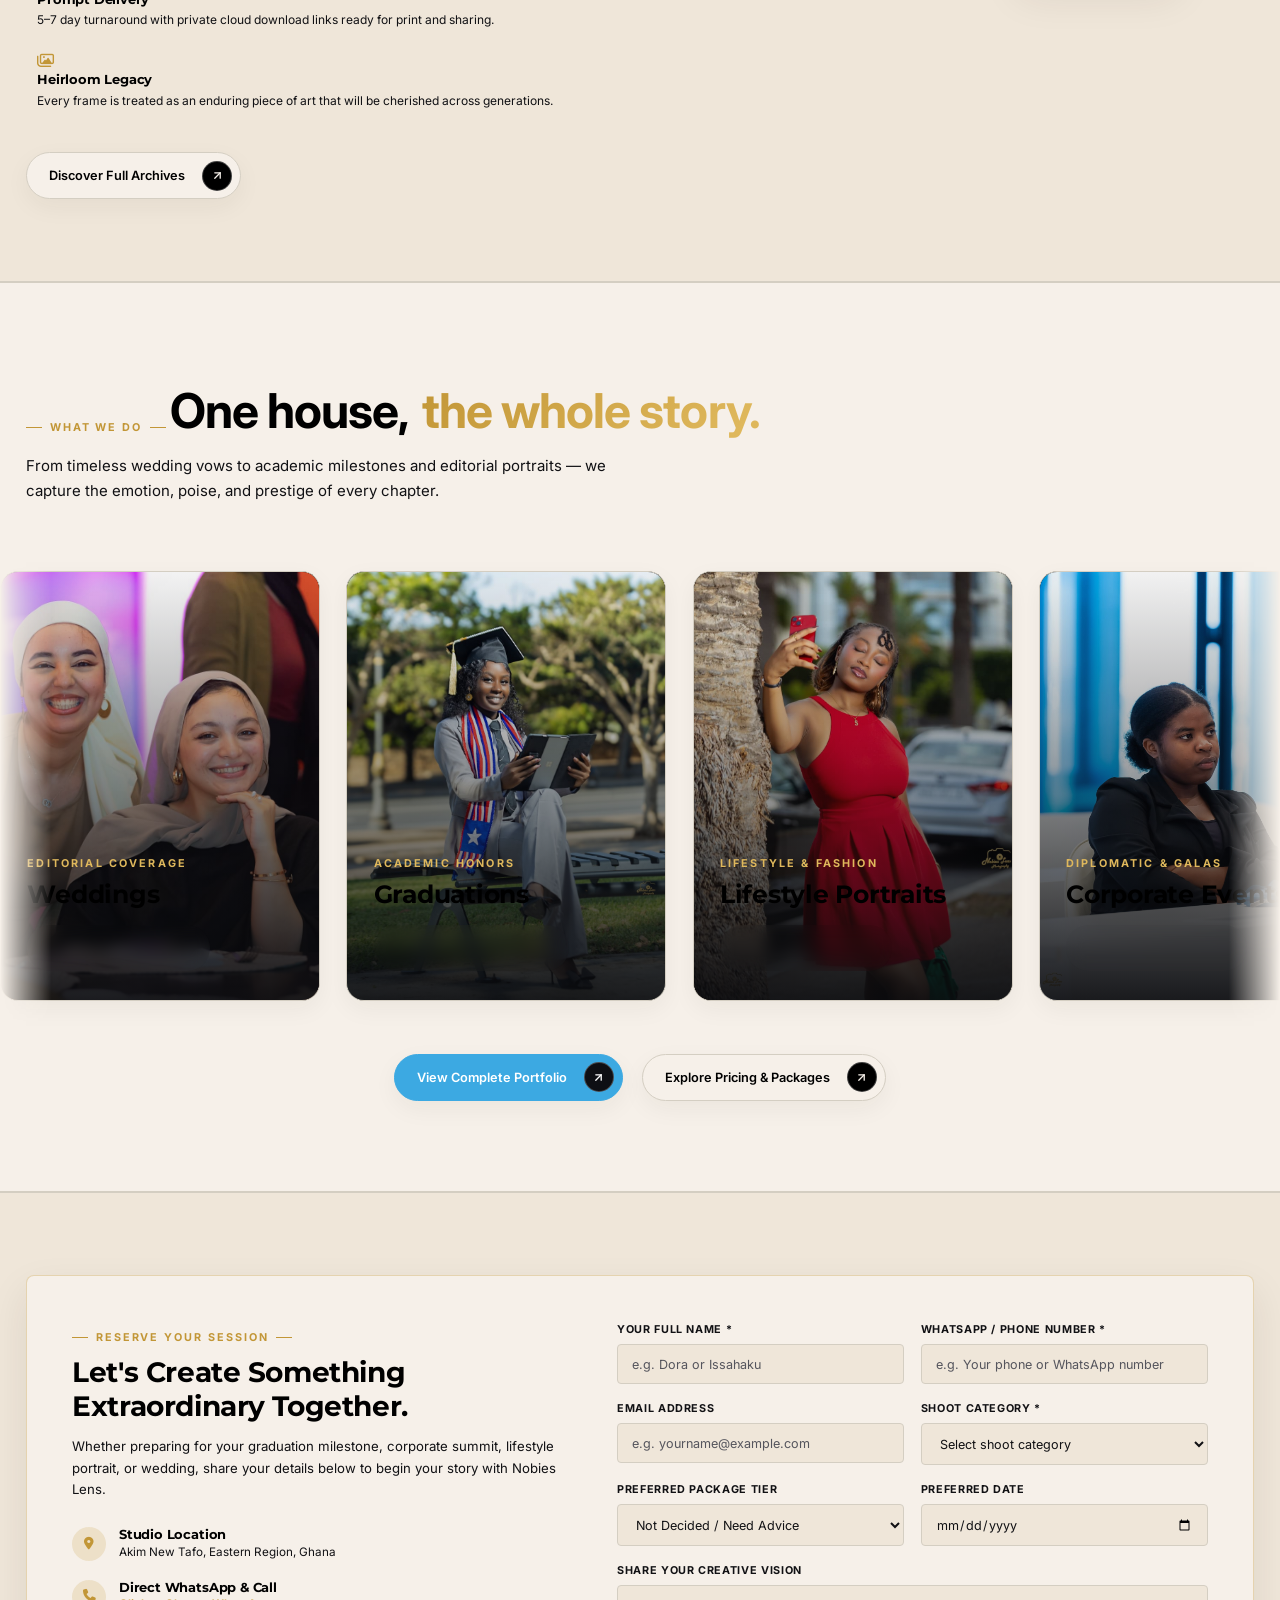
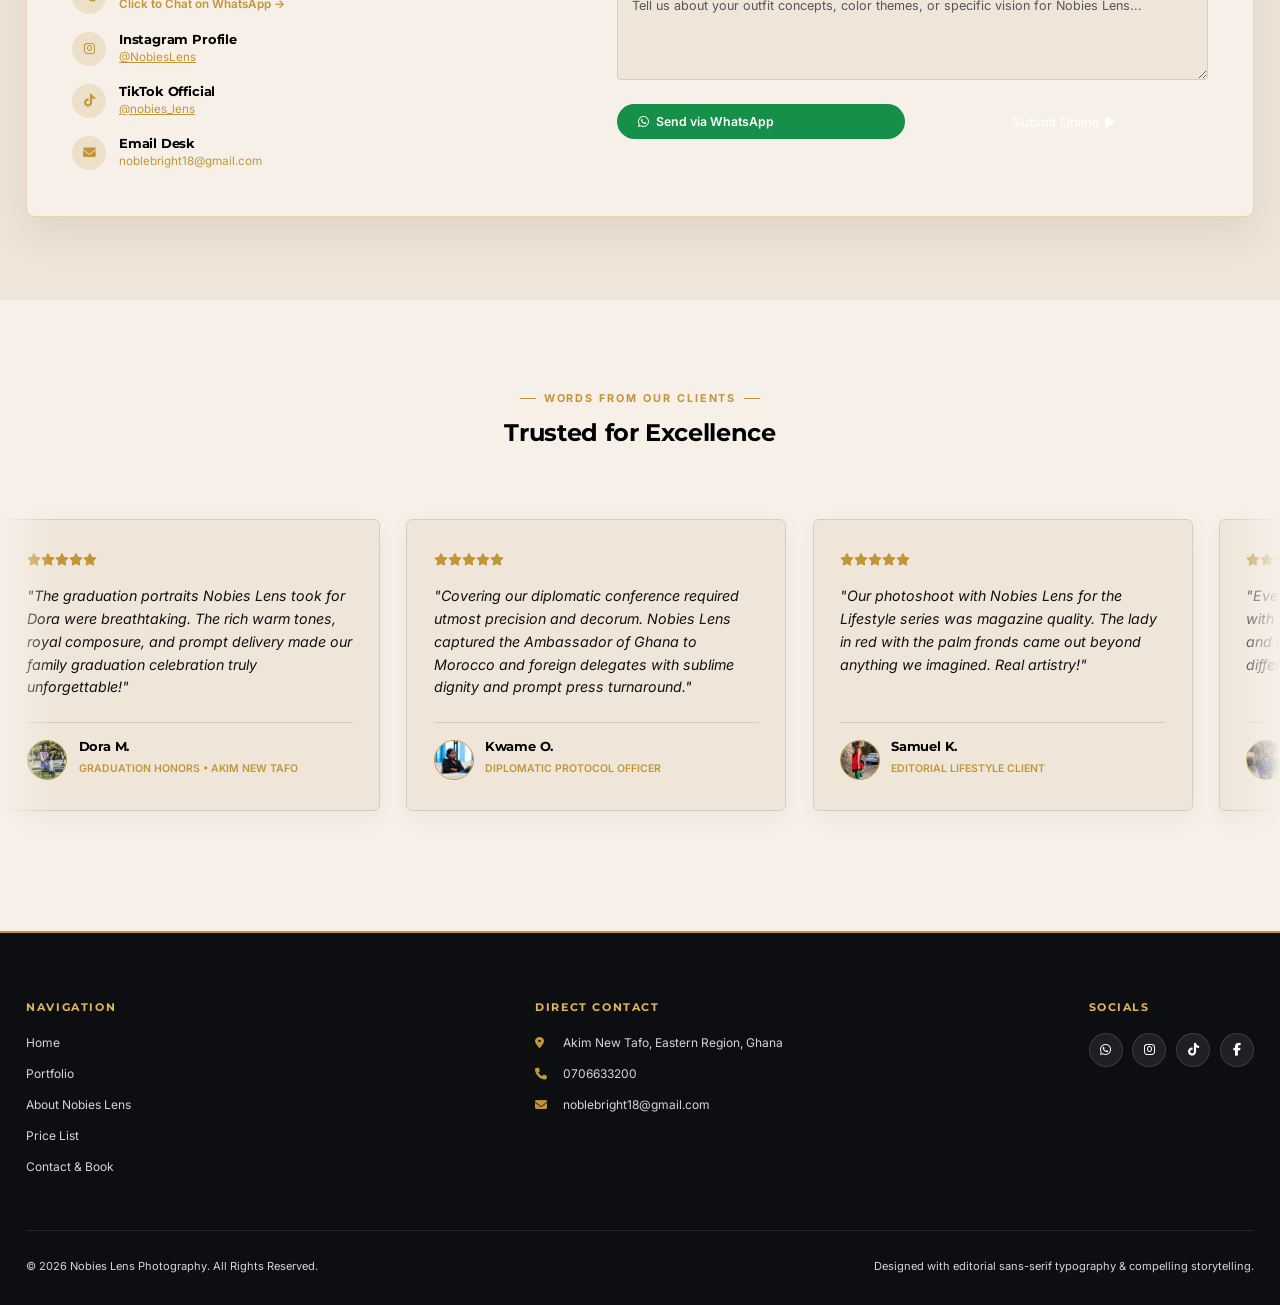
==== commit e81f230d: "Add converging left-right text animation in About section, step-by-step carousel with 2-3s pause, an" ====
--- a/index.html
+++ b/index.html
@@ -360,47 +360,48 @@
     <section id="about" class="about-section scroll-animate-section">
         <div class="container about-grid">
             <div class="about-content">
-                <div class="section-tag scroll-reveal-item" style="--reveal-order: 1;">About Nobies Lens Photography</div>
-                <h2 class="section-title interactive-hover-title">
-                    <span class="reveal-line"><span class="reveal-word">More</span> <span class="reveal-word">Than</span> <span class="reveal-word">Pictures</span></span> 
-                    <span class="reveal-dash">&mdash;</span> 
-                    <span class="reveal-line"><span class="reveal-word highlight-gold">We</span> <span class="reveal-word highlight-gold">Immortalize</span> <span class="reveal-word highlight-gold">The</span> <span class="reveal-word highlight-gold">Feeling.</span></span>
+                <div class="section-tag split-anim-left">About Nobies Lens Photography</div>
+                <h2 class="section-title about-split-heading">
+                    <span class="split-anim-left">More Than Pictures</span> 
+                    <span class="split-anim-center">&mdash;</span> 
+                    <span class="split-anim-right highlight-gold">We Immortalize The Feeling.</span>
                 </h2>
-                <p class="text-muted scroll-reveal-item" style="--reveal-order: 3; margin-bottom: 1.25rem;">
+                <p class="text-muted about-text-left" style="margin-bottom: 1.25rem;">
                     Based in <strong>Akim New Tafo, Eastern Region, Ghana</strong>, <strong>Nobies Lens Photography</strong> is dedicated to crafting timeless visual legacies. Whether it is the quiet dignity of a graduate celebrating academic triumph, the poise of the Ambassador of Ghana to Morocco, the unbridled joy of an event party, or the vibrant beauty of our Lifestyle collection, our lens honors your story with warmth and cinematic distinction.
                 </p>
-                <div class="about-quote-box scroll-reveal-item" style="--reveal-order: 4;">
+                <div class="about-quote-box split-anim-left" style="transition-delay: 0.3s;">
                     <div class="quote-mark">&#8220;</div>
                     <blockquote class="about-quote-text">
-                        We do not merely take photographs; we tell a compelling story that last a lifetime.
+                        <span class="split-anim-left" style="transition-delay: 0.38s;">We do not merely take photographs;</span>
+                        <span class="split-anim-right" style="transition-delay: 0.38s;">we tell a compelling story that last a lifetime.</span>
                     </blockquote>
                     <div class="quote-author">&mdash; Nobies Lens Creative Philosophy</div>
                 </div>
 
-                <div class="about-pillars">
-                    <div class="pillar-item scroll-reveal-item" style="--reveal-order: 5;">
+                <div class="about-pillars split-anim-left" style="transition-delay: 0.45s;">
+                    <div class="pillar-item">
                         <i class="fa-solid fa-sliders text-gold"></i>
                         <h4>Master Retouching</h4>
                         <p>Preserving natural skin textures while delivering an ethereal, magazine-grade finish.</p>
                     </div>
-                    <div class="pillar-item scroll-reveal-item" style="--reveal-order: 6;">
+                    <div class="pillar-item">
                         <i class="fa-solid fa-user-check text-gold"></i>
                         <h4>Posing Direction</h4>
                         <p>Expert coaching so you look effortlessly poised, natural, and commanding.</p>
                     </div>
-                    <div class="pillar-item scroll-reveal-item" style="--reveal-order: 7;">
+                    <div class="pillar-item">
                         <i class="fa-regular fa-clock text-gold"></i>
                         <h4>Prompt Delivery</h4>
                         <p>5–7 day turnaround with private cloud download links ready for print and sharing.</p>
                     </div>
-                    <div class="pillar-item scroll-reveal-item" style="--reveal-order: 8;">
+                    <div class="pillar-item">
                         <i class="fa-regular fa-images text-gold"></i>
                         <h4>Heirloom Legacy</h4>
                         <p>Every frame is treated as an enduring piece of art that will be cherished across generations.</p>
                     </div>
                 </div>
 
-                <div class="about-action scroll-reveal-item" style="--reveal-order: 9; margin-top: 2rem;">
+                <div class="about-action split-anim-left" style="margin-top: 2rem; transition-delay: 0.55s;">
                     <a href="portfolio.html" class="pill-arrow-btn pill-arrow-outline">
                         <span>Discover Full Archives</span>
                         <span class="btn-arrow-circle">
@@ -410,7 +411,7 @@
                 </div>
             </div>
 
-            <div class="about-visual scroll-reveal-item" style="--reveal-order: 2;">
+            <div class="about-visual split-anim-right">
                 <div class="about-image-stack">
                     <div class="about-img-main">
                         <img src="assets/images/lifestyle for samuel 2.jpeg" alt="Nobies Lens Signature Portrait">
--- a/css/style.css
+++ b/css/style.css
@@ -1082,66 +1082,90 @@
 .pillar-item p { font-size: 0.8rem; color: var(--color-text-muted); line-height: 1.55; }
 
 /* ==========================================================================
-   SCROLL-TRIGGERED ABOUT TEXT ANIMATIONS (AS SEEN IN REFERENCE VIDEO)
+   CONVERGING SPLIT-TEXT ANIMATION (ABOUT SECTION)
+   Some text moves from left, some moves from right, joining together in center
    ========================================================================== */
-.scroll-animate-section .reveal-line {
-    display: inline-block;
-    overflow: hidden;
-    vertical-align: top;
-    margin-right: 0.35rem;
-}
-
-.scroll-animate-section .reveal-word {
-    display: inline-block;
-    transform: translateY(115%) rotate(2deg);
-    opacity: 0;
-    transition: transform 0.85s cubic-bezier(0.16, 1, 0.3, 1), 
-                opacity 0.75s ease;
-    will-change: transform, opacity;
-}
-
-.scroll-animate-section .reveal-dash {
+.about-section {
+    overflow-x: clip;
+}
+
+.about-split-heading {
+    display: flex;
+    flex-wrap: wrap;
+    align-items: center;
+    gap: 0.35rem 0.65rem;
+    line-height: 1.25;
+    margin: 0.65rem 0 1rem;
+}
+
+/* Moves in from Left */
+.split-anim-left {
     display: inline-block;
     opacity: 0;
-    transform: scale(0.4);
-    transition: transform 0.6s ease, opacity 0.6s ease;
-    margin: 0 0.35rem;
+    transform: translateX(-150px);
+    transition: transform 0.95s cubic-bezier(0.16, 1, 0.3, 1), 
+                opacity 0.85s cubic-bezier(0.16, 1, 0.3, 1);
+    will-change: transform, opacity;
+}
+
+/* Moves in from Right */
+.split-anim-right {
+    display: inline-block;
+    opacity: 0;
+    transform: translateX(150px);
+    transition: transform 0.95s cubic-bezier(0.16, 1, 0.3, 1), 
+                opacity 0.85s cubic-bezier(0.16, 1, 0.3, 1);
+    will-change: transform, opacity;
+}
+
+/* Center connector (Dash) */
+.split-anim-center {
+    display: inline-block;
+    opacity: 0;
+    transform: scale(0);
+    transition: transform 0.6s cubic-bezier(0.34, 1.56, 0.64, 1), 
+                opacity 0.6s ease;
+    transition-delay: 0.35s;
     color: var(--color-gold);
 }
 
-.scroll-animate-section .scroll-reveal-item {
+.about-text-left {
     opacity: 0;
-    transform: translateY(28px);
-    transition: transform 0.8s cubic-bezier(0.16, 1, 0.3, 1), 
-                opacity 0.8s ease;
-    transition-delay: calc(var(--reveal-order, 1) * 90ms);
+    transform: translateX(-110px);
+    transition: transform 0.95s cubic-bezier(0.16, 1, 0.3, 1), 
+                opacity 0.85s ease;
+    transition-delay: 0.25s;
     will-change: transform, opacity;
 }
 
-/* When the section is scrolled into view (active) */
-.scroll-animate-section.in-view .reveal-word {
-    transform: translateY(0) rotate(0);
+.about-visual.split-anim-right {
+    opacity: 0;
+    transform: translateX(130px);
+    transition: transform 1.05s cubic-bezier(0.16, 1, 0.3, 1), 
+                opacity 0.95s ease;
+    transition-delay: 0.2s;
+    will-change: transform, opacity;
+}
+
+/* When .in-view is triggered on scroll, left and right join together */
+.about-section.in-view .split-anim-left {
     opacity: 1;
-}
-
-.scroll-animate-section.in-view .reveal-line:nth-child(1) .reveal-word:nth-child(1) { transition-delay: 0.12s; }
-.scroll-animate-section.in-view .reveal-line:nth-child(1) .reveal-word:nth-child(2) { transition-delay: 0.22s; }
-.scroll-animate-section.in-view .reveal-line:nth-child(1) .reveal-word:nth-child(3) { transition-delay: 0.32s; }
-
-.scroll-animate-section.in-view .reveal-dash {
+    transform: translateX(0);
+}
+
+.about-section.in-view .split-anim-right {
+    opacity: 1;
+    transform: translateX(0);
+}
+
+.about-section.in-view .split-anim-center {
+    opacity: 1;
     transform: scale(1);
+}
+
+.about-section.in-view .about-text-left {
     opacity: 1;
-    transition-delay: 0.42s;
-}
-
-.scroll-animate-section.in-view .reveal-line:nth-child(3) .reveal-word:nth-child(1) { transition-delay: 0.52s; }
-.scroll-animate-section.in-view .reveal-line:nth-child(3) .reveal-word:nth-child(2) { transition-delay: 0.62s; }
-.scroll-animate-section.in-view .reveal-line:nth-child(3) .reveal-word:nth-child(3) { transition-delay: 0.72s; }
-.scroll-animate-section.in-view .reveal-line:nth-child(3) .reveal-word:nth-child(4) { transition-delay: 0.82s; }
-
-.scroll-animate-section.in-view .scroll-reveal-item {
-    transform: translateY(0);
-    opacity: 1;
+    transform: translateX(0);
 }
 
 /* ==========================================================================
@@ -1550,7 +1574,7 @@
     gap: 1.75rem;
 }
 
-/* ROTATING TESTIMONIALS CAROUSEL (RIGHT TO LEFT CONTINUOUS MOTION) */
+/* STEP-BY-STEP ROTATING TESTIMONIALS CAROUSEL (RIGHT TO LEFT WITH 2-3s PAUSE) */
 .testimonials-carousel-wrapper {
     position: relative;
     width: 100vw;
@@ -1572,15 +1596,7 @@
     gap: 1.75rem;
     width: max-content;
     will-change: transform;
-    animation: rotateTestimonialsRightToLeft 42s linear infinite;
-}
-
-.testimonials-carousel-wrapper:hover .testimonials-carousel-track {
-    animation-play-state: paused;
-}
-
-.testimonials-carousel-track.is-paused {
-    animation-play-state: paused;
+    transition: transform 0.75s cubic-bezier(0.25, 1, 0.5, 1);
 }
 
 .testimonials-carousel-track .testimonial-card {
@@ -2073,18 +2089,18 @@
 }
 
 /* ==========================================================================
-   SINGLE THEME TOGGLE INDICATOR (1 BUTTON CLICK TOGGLE)
+   SINGLE THEME TOGGLE INDICATOR (REDUCED COMPACT SIZE)
    ========================================================================== */
 .theme-toggle-single {
     display: inline-flex;
     align-items: center;
-    gap: 0.5rem;
-    padding: 0.42rem 0.95rem;
+    gap: 0.38rem;
+    padding: 0.28rem 0.68rem;
     border-radius: 50px;
     border: 1px solid var(--border-subtle);
     background: var(--color-bg-card);
     color: var(--color-text-main);
-    font-size: 0.8rem;
+    font-size: 0.72rem;
     font-weight: 500;
     font-family: var(--font-body);
     cursor: pointer;
@@ -2101,7 +2117,7 @@
     display: inline-flex;
     align-items: center;
     justify-content: center;
-    font-size: 0.85rem;
+    font-size: 0.72rem;
     transition: transform var(--transition-fast);
 }
 .theme-toggle-single:hover .theme-toggle-icon {
@@ -2117,8 +2133,8 @@
     width: 100%;
     justify-content: center;
     margin-bottom: 1rem;
-    padding: 0.65rem 1rem;
-    font-size: 0.88rem;
+    padding: 0.45rem 0.85rem;
+    font-size: 0.78rem;
 }
 
 /* ==========================================================================
@@ -2997,7 +3013,7 @@
     margin-bottom: 3.5rem;
 }
 
-/* ROTATING PACKAGES CAROUSEL (RIGHT TO LEFT CONTINUOUS MOTION) */
+/* STEP-BY-STEP ROTATING PACKAGES CAROUSEL (RIGHT TO LEFT WITH 2-3s PAUSE) */
 .packages-carousel-wrapper {
     position: relative;
     width: 100vw;
@@ -3019,15 +3035,7 @@
     gap: 1.75rem;
     width: max-content;
     will-change: transform;
-    animation: rotatePackagesRightToLeft 36s linear infinite;
-}
-
-.packages-carousel-wrapper:hover .packages-carousel-track {
-    animation-play-state: paused;
-}
-
-.packages-carousel-track.is-paused {
-    animation-play-state: paused;
+    transition: transform 0.75s cubic-bezier(0.25, 1, 0.5, 1);
 }
 
 .packages-carousel-track .what-we-do-card {
